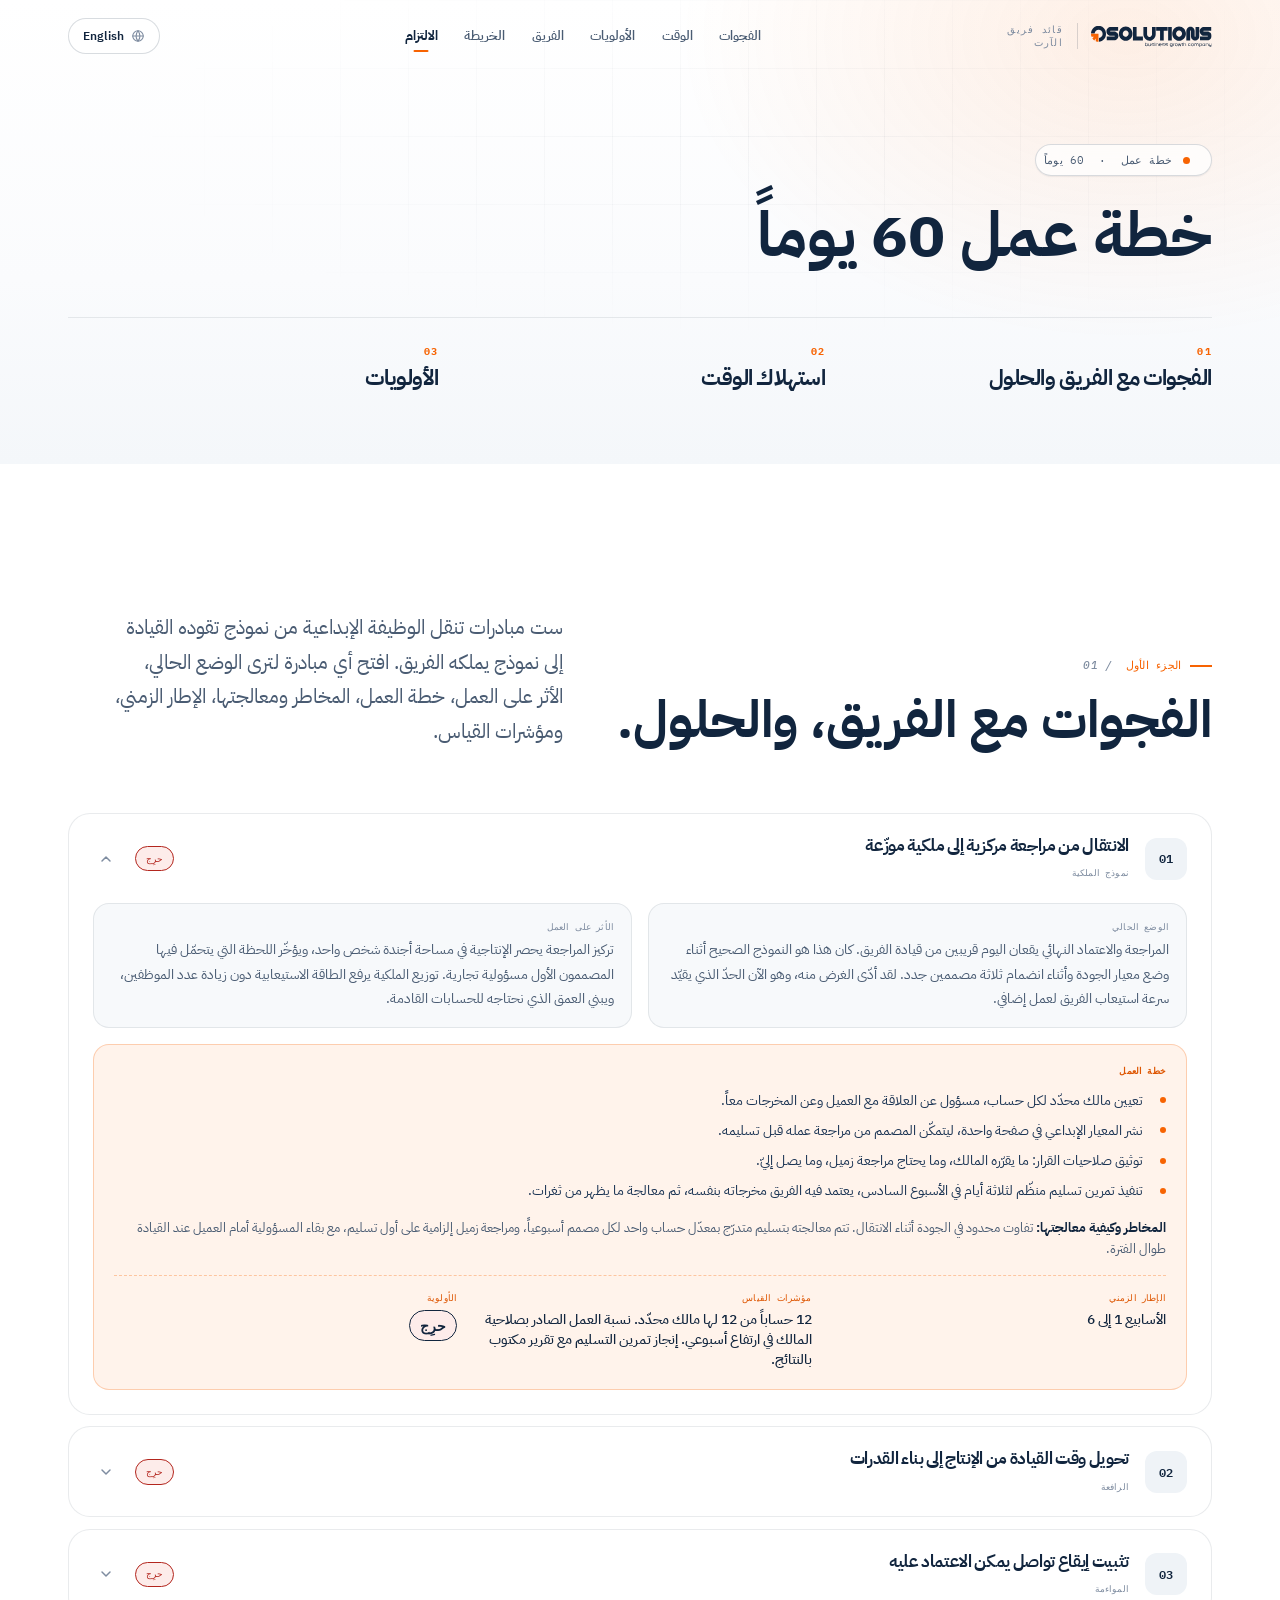
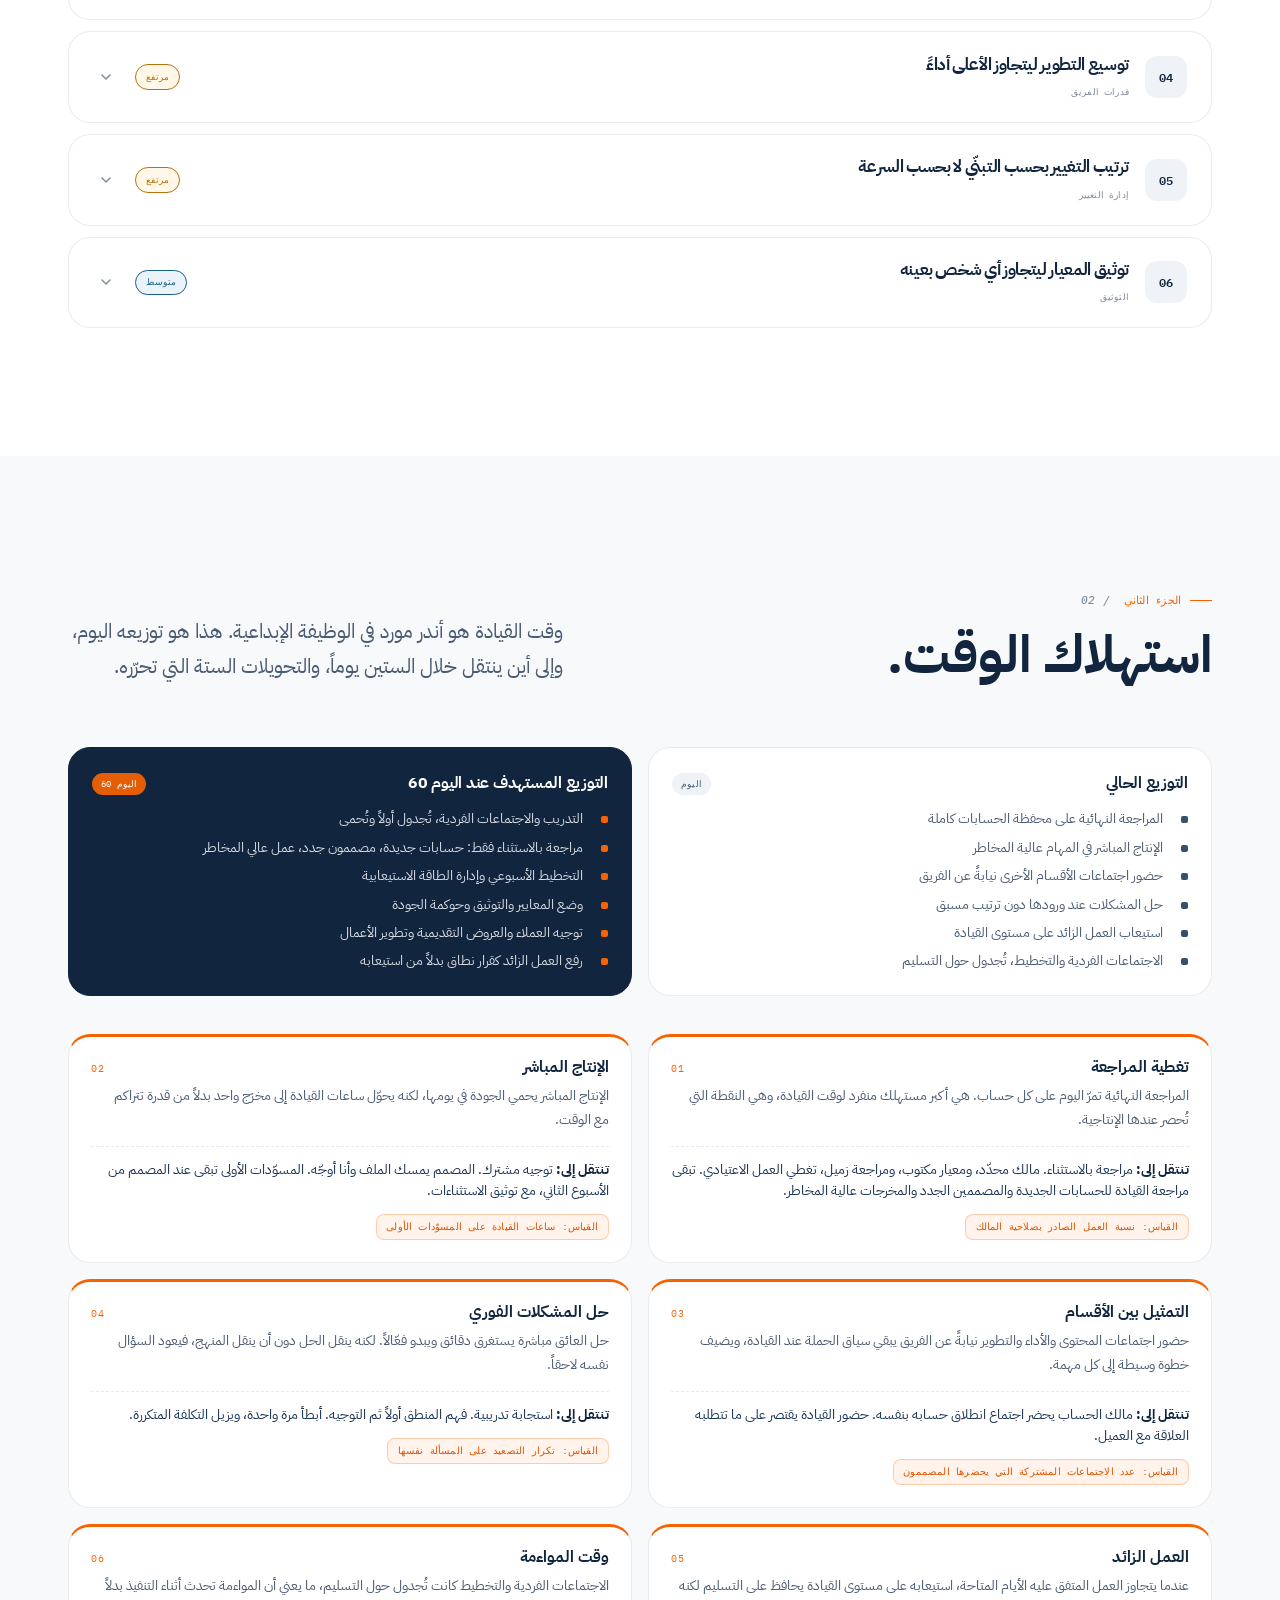
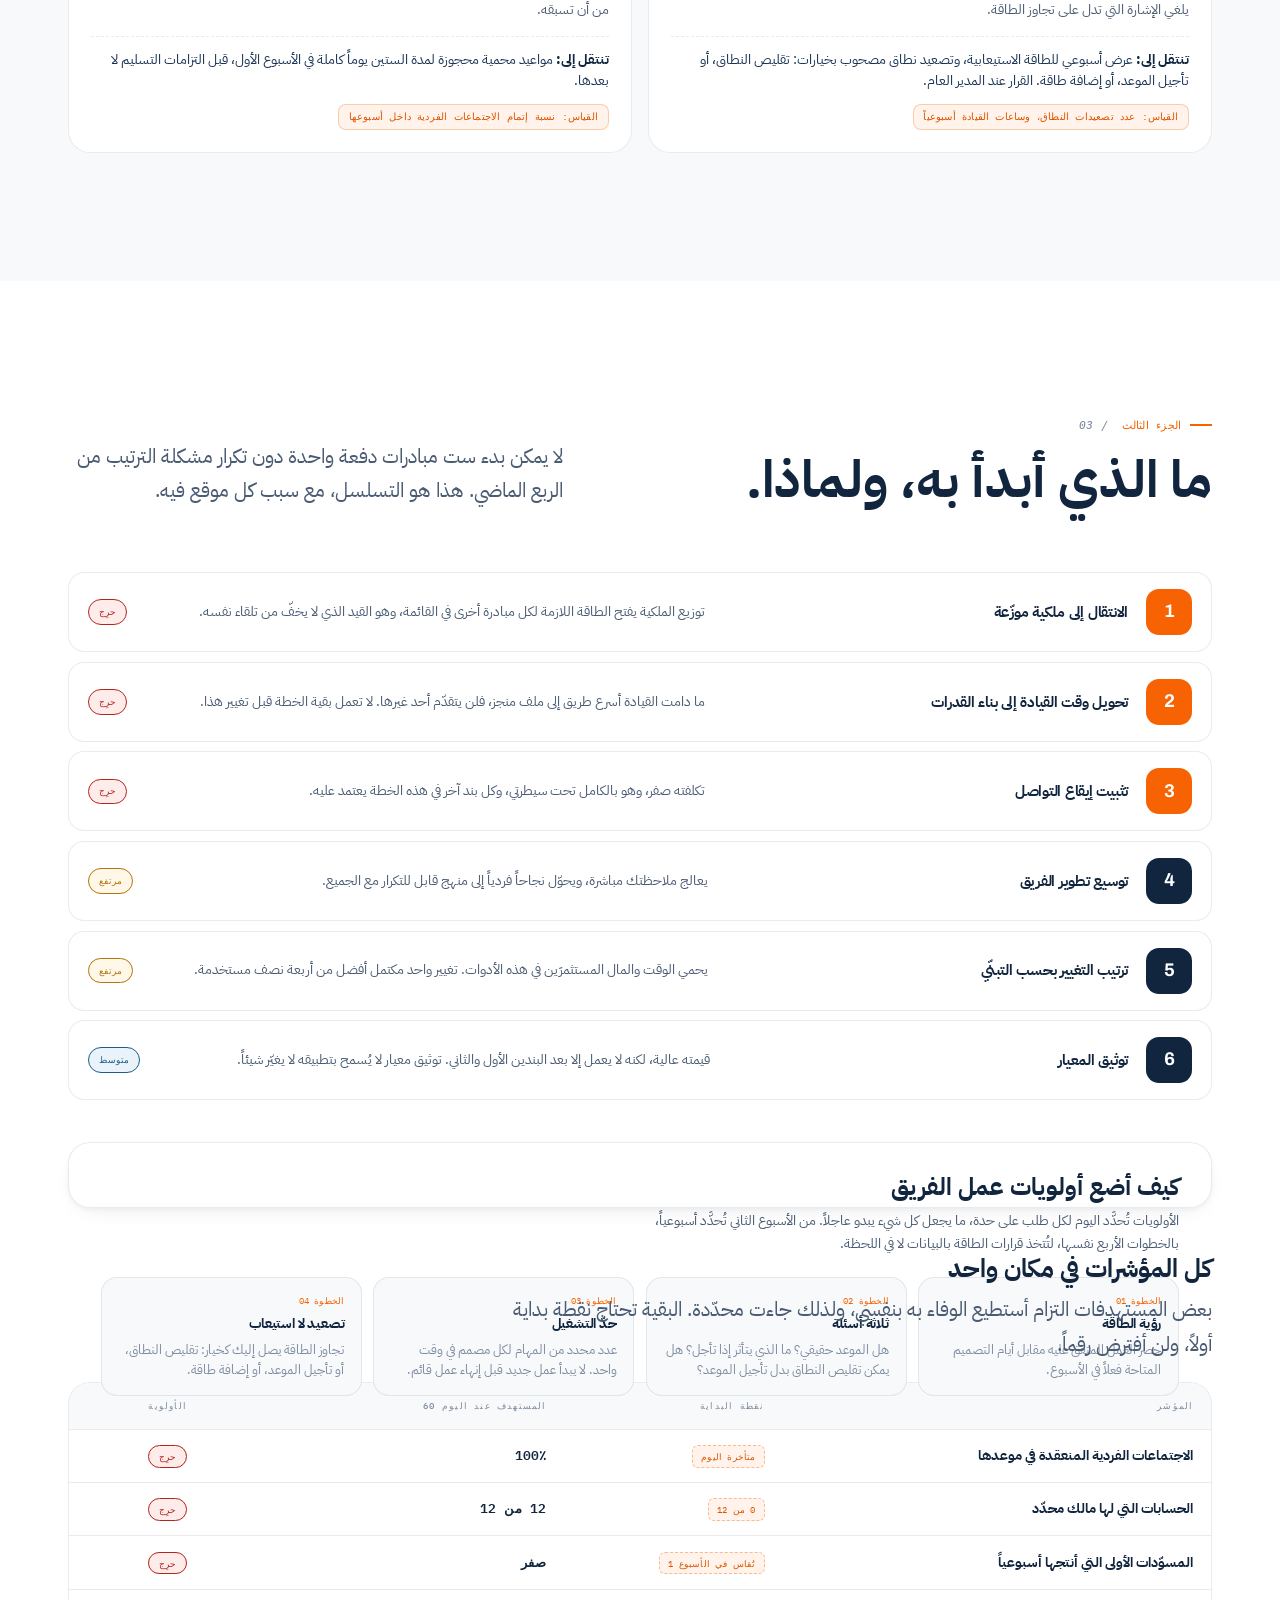
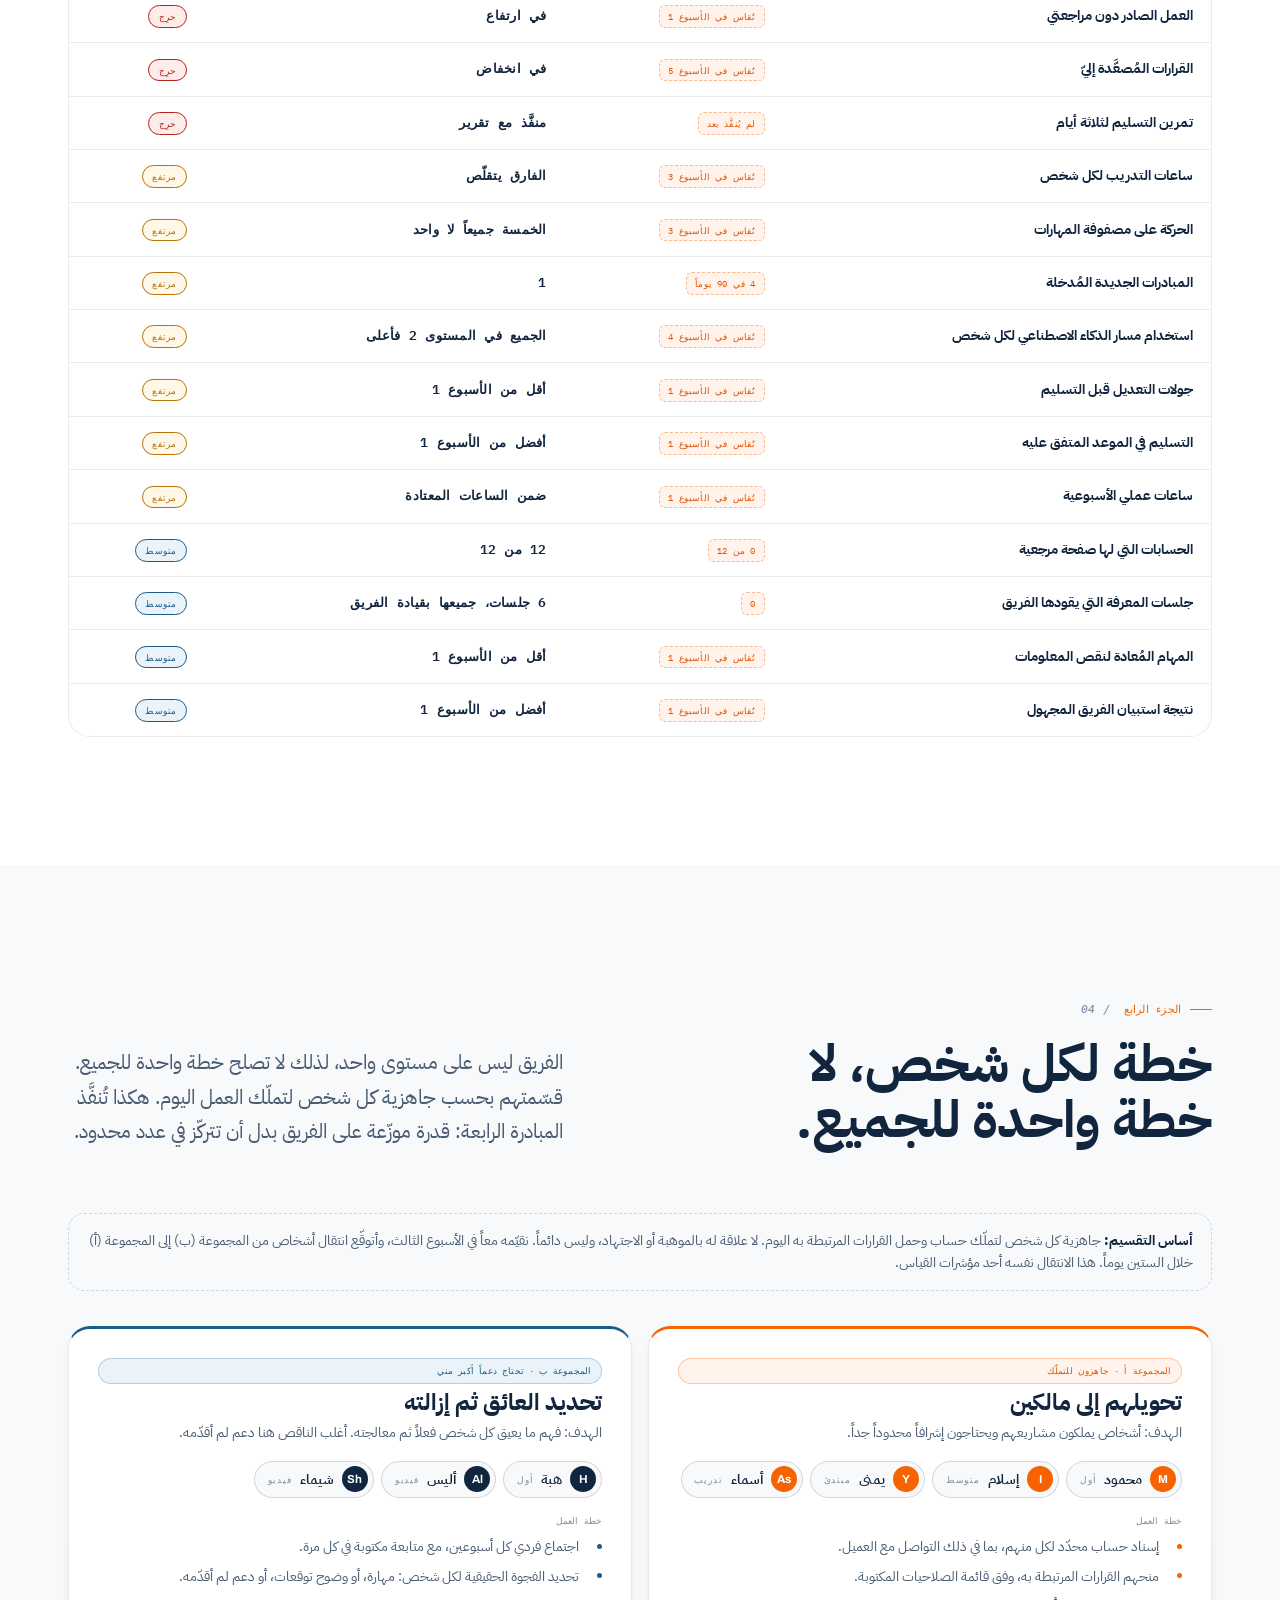
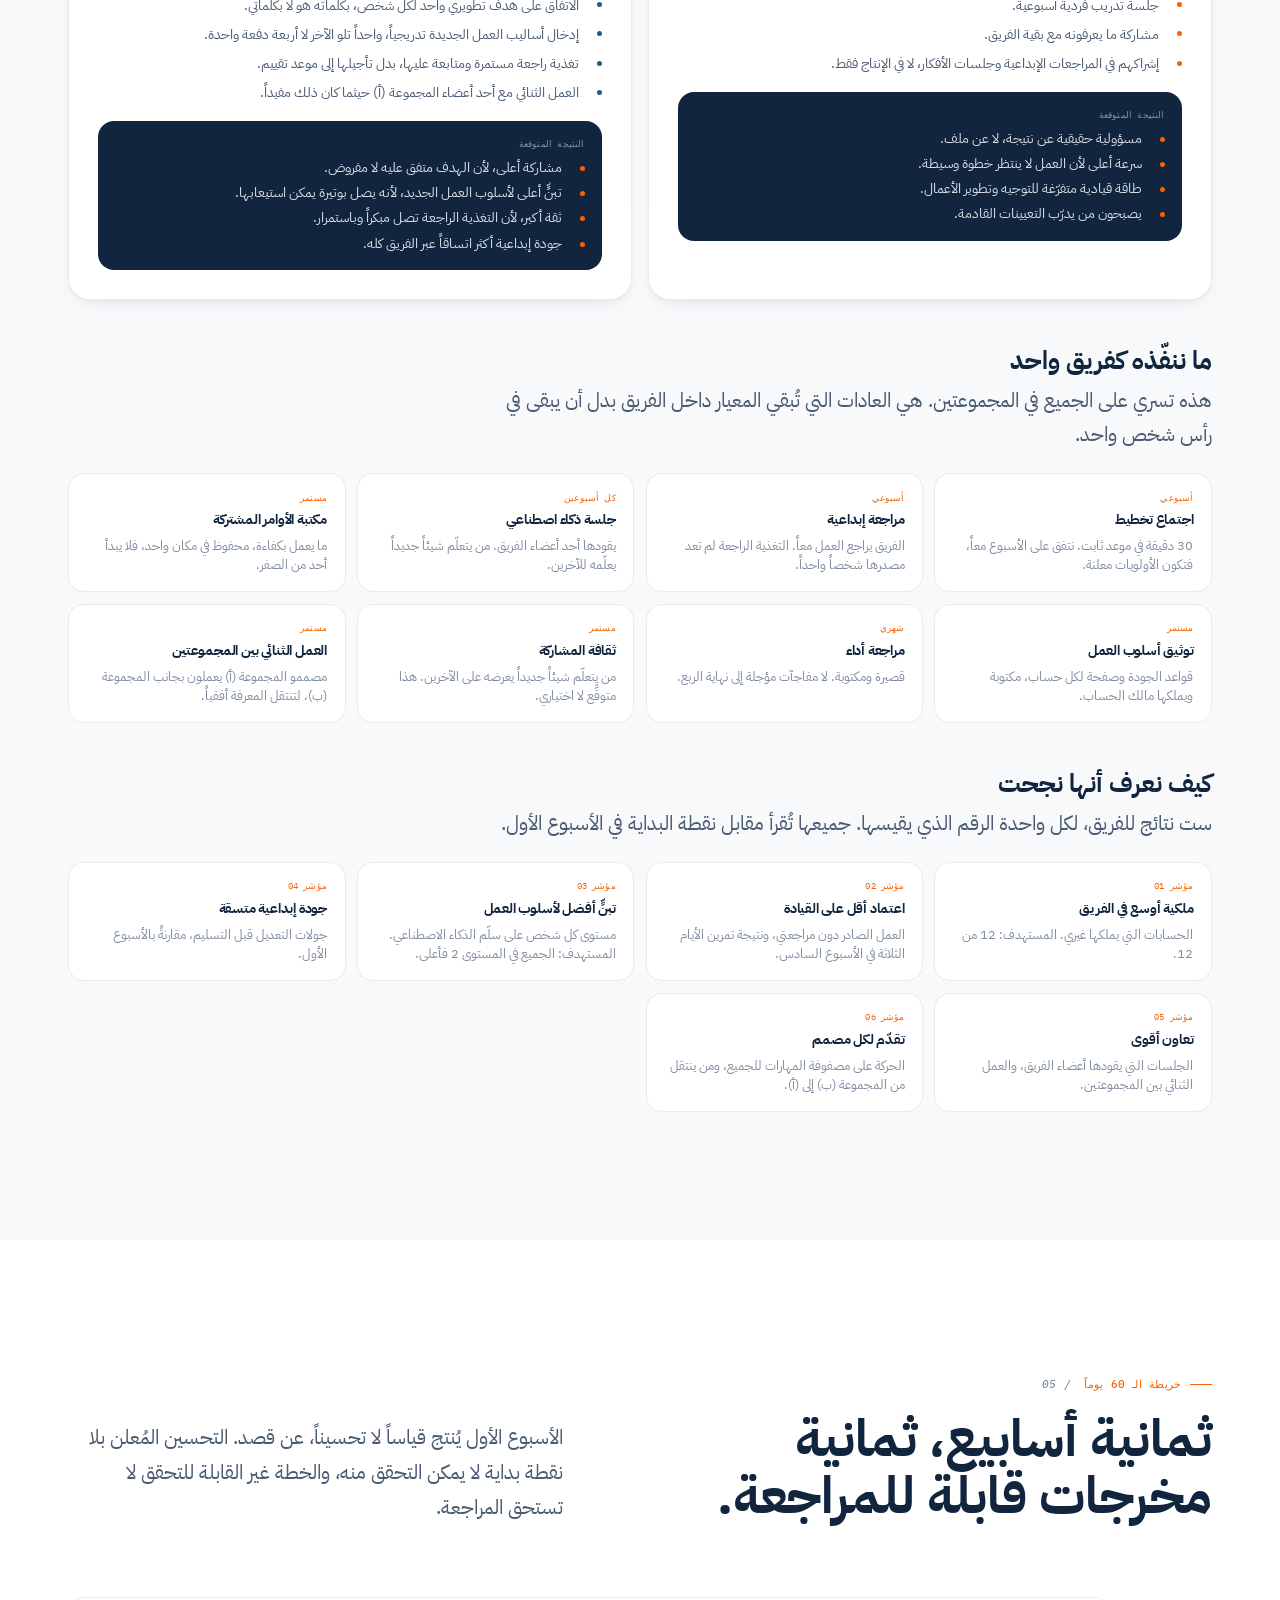
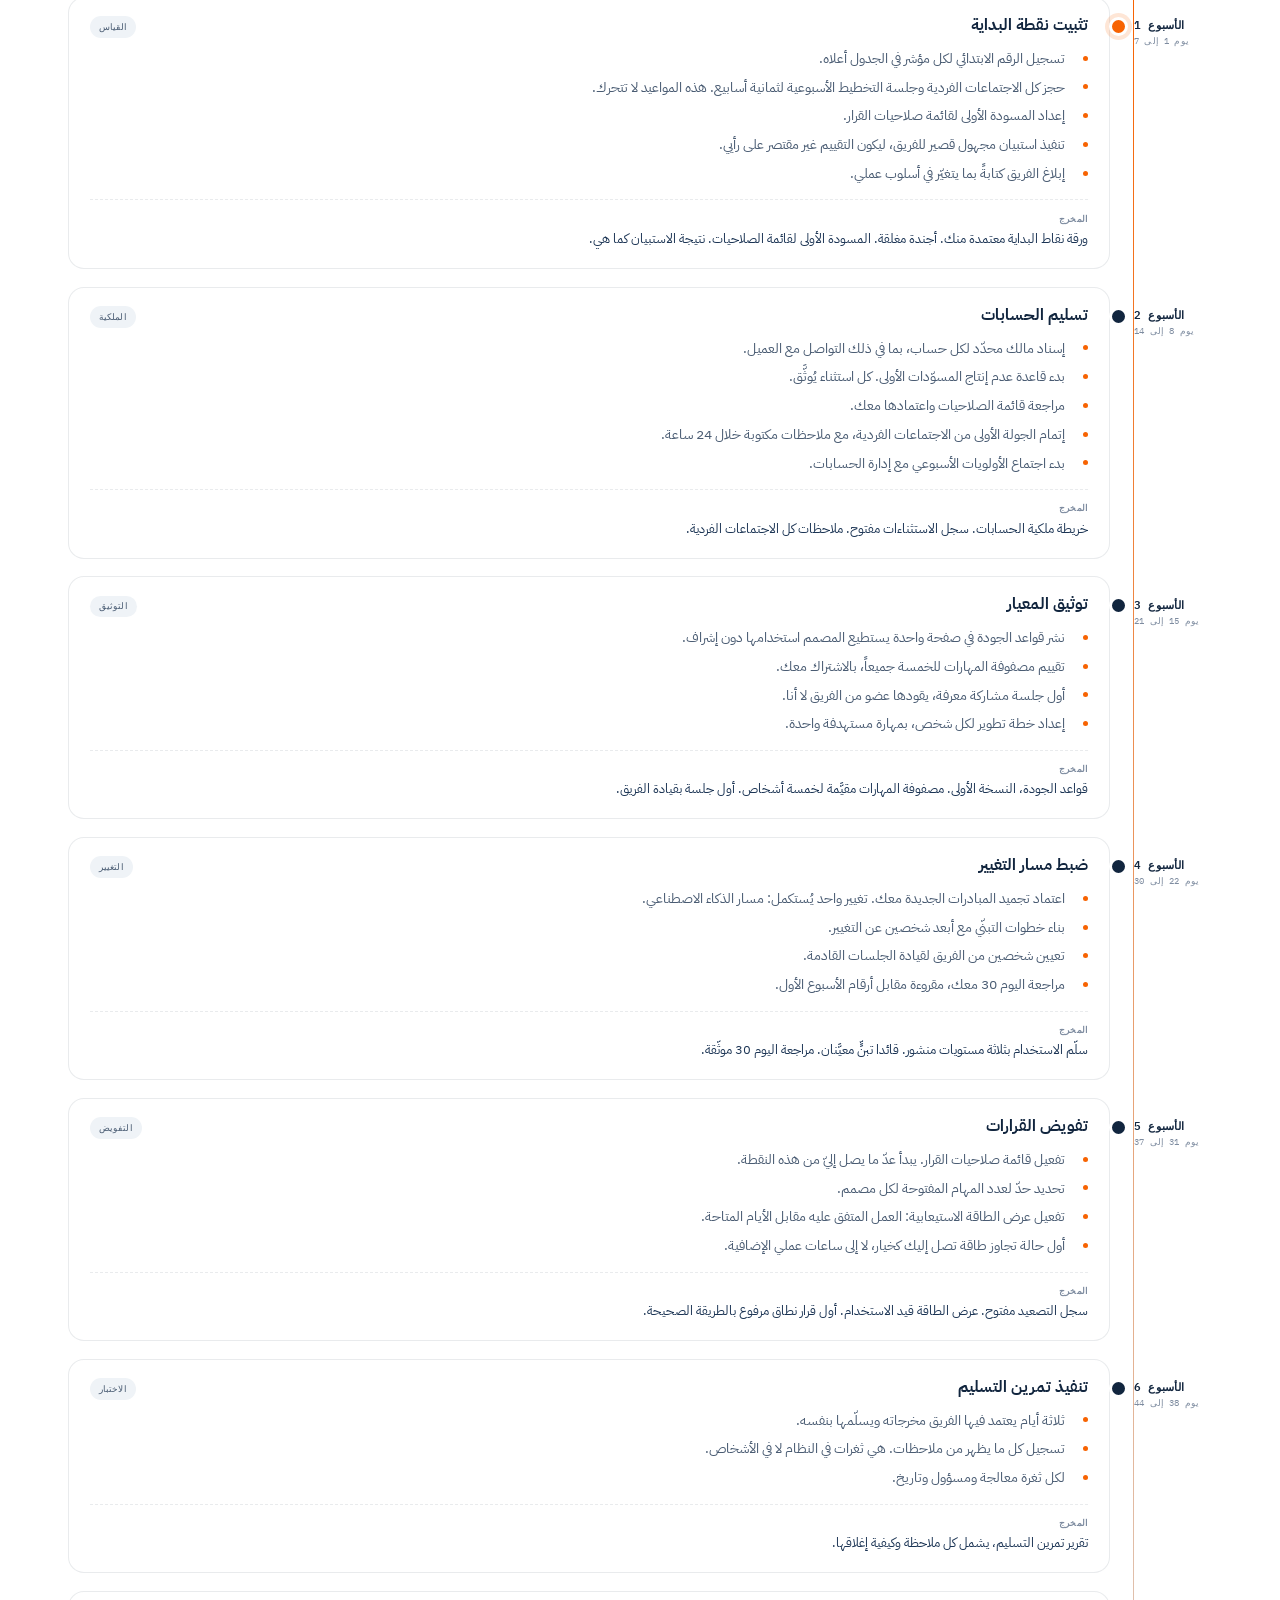
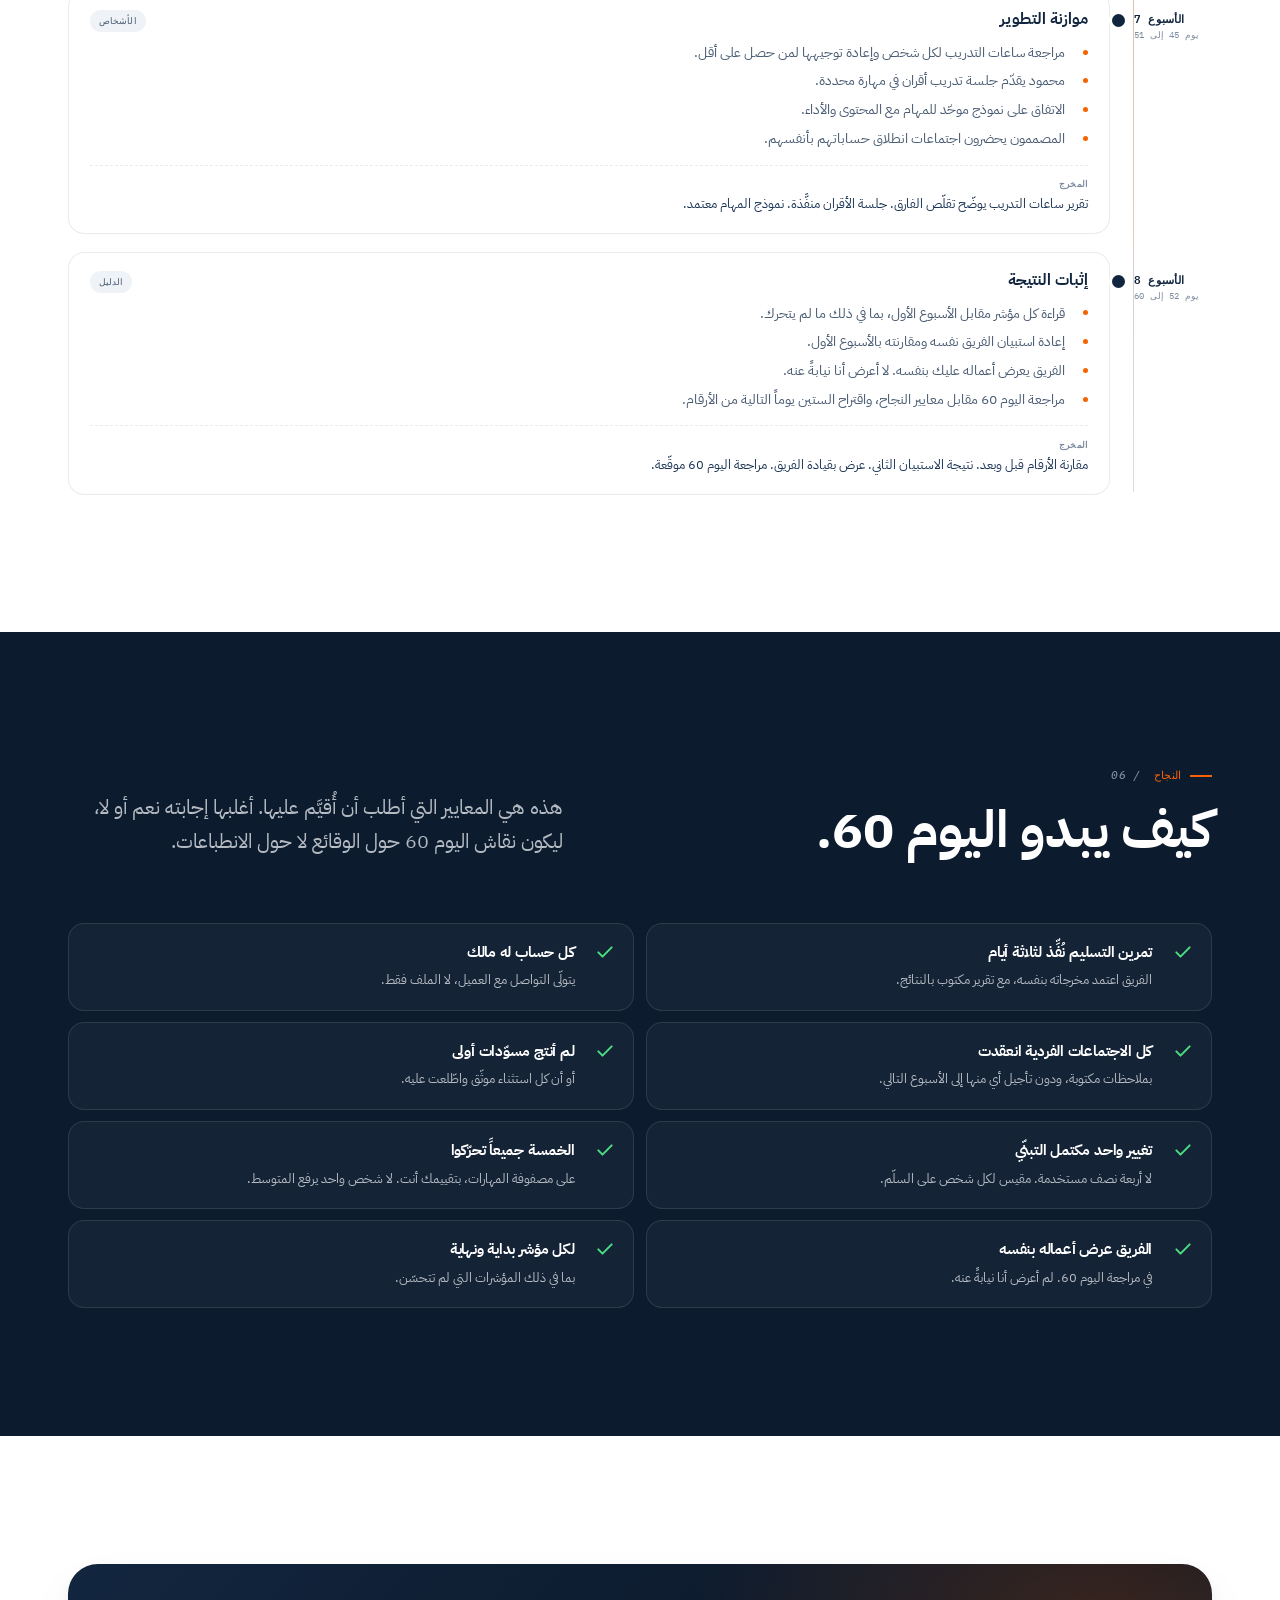
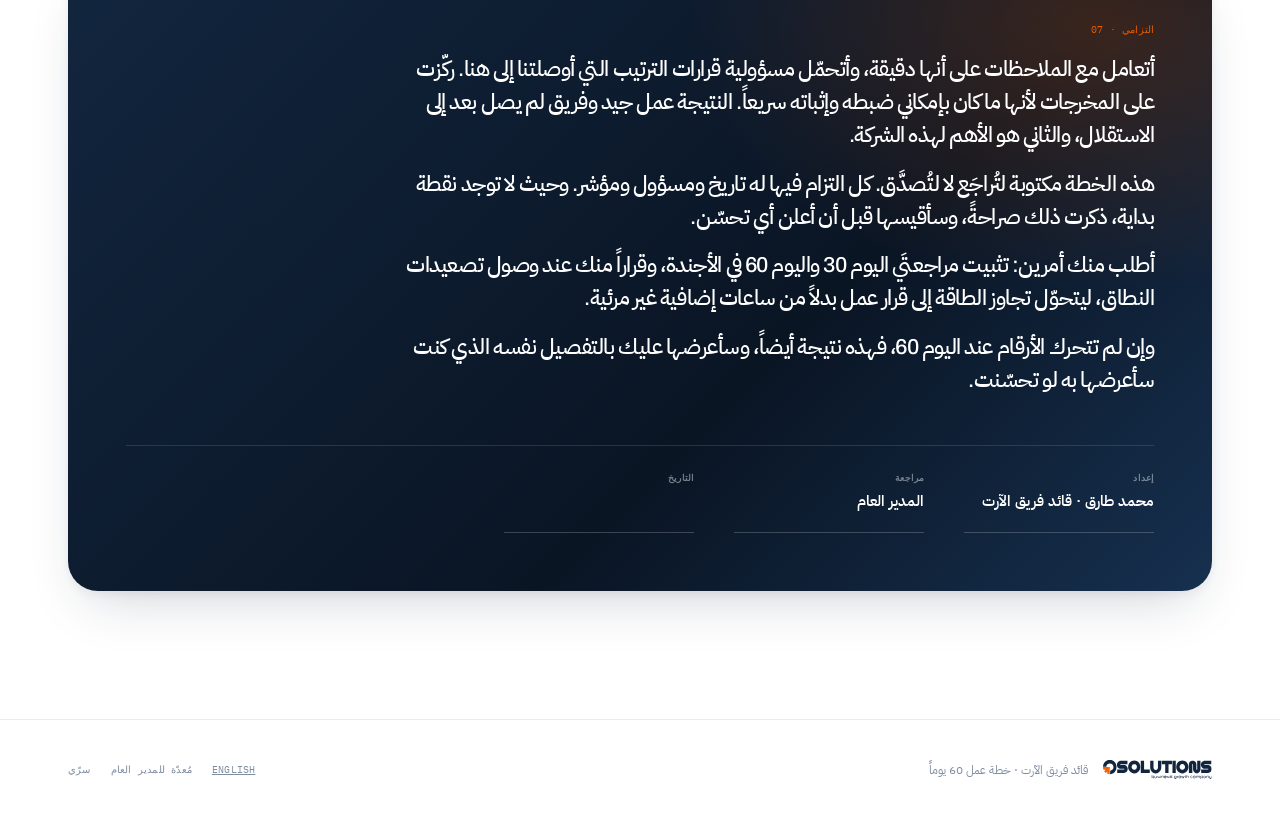
==== plan-ar.html @ b837eba4 "Reorder the plan to the three parts and add a full Arabic edition Structure now opens straight on th" ====
<!DOCTYPE html>
<html lang="ar" dir="rtl">
<head>
<meta charset="UTF-8">
<meta name="viewport" content="width=device-width, initial-scale=1">
<title>خطة عمل 60 يوماً · قائد فريق الآرت</title>
<meta name="description" content="خطة 60 يوماً: الفجوات مع الفريق وحلولها، استهلاك الوقت، والأولويات.">
<meta name="robots" content="noindex, nofollow">
<meta name="theme-color" content="#FFFFFF">
<link rel="icon" type="image/svg+xml" href="assets/img/favicon.svg">
<link rel="preconnect" href="https://fonts.googleapis.com">
<link rel="preconnect" href="https://fonts.gstatic.com" crossorigin>
<link href="https://fonts.googleapis.com/css2?family=Archivo:wdth,wght@100..125,300..800&family=IBM+Plex+Mono:wght@400;500;600&family=IBM+Plex+Sans+Arabic:wght@400;500;600;700&display=swap" rel="stylesheet">
<link rel="stylesheet" href="assets/css/main.css">
<link rel="stylesheet" href="assets/css/plan.css">
</head>
<body>

<div class="scrollbar"><div class="scrollbar__fill" id="progress"></div></div>

<!-- ============ NAV ============ -->
<header class="nav" id="nav">
  <div class="shell nav__in">
    <a class="nav__brand" href="index.html">
      <img src="assets/img/logo.svg" alt="Osolutions" width="253" height="44">
      <span>قائد فريق الآرت</span>
    </a>
    <nav class="nav__links" aria-label="الأقسام">
      <a class="nav__link" href="#gapsec">الفجوات</a>
      <a class="nav__link" href="#time">الوقت</a>
      <a class="nav__link" href="#priority">الأولويات</a>
      <a class="nav__link" href="#teamdev">الفريق</a>
      <a class="nav__link" href="#road">الخريطة</a>
      <a class="nav__link" href="#commit">الالتزام</a>
    </nav>
    <a class="langsw" href="plan.html" lang="en" hreflang="en">
      <svg viewBox="0 0 24 24" fill="none" stroke="currentColor" stroke-width="1.9" stroke-linecap="round" stroke-linejoin="round"><circle cx="12" cy="12" r="9"/><path d="M3 12h18M12 3a15 15 0 010 18M12 3a15 15 0 000 18"/></svg>
      English
    </a>
    <button class="nav__toggle" id="navToggle" aria-label="القائمة" aria-expanded="false"><span></span></button>
  </div>
</header>

<div class="drawer" id="drawer">
  <ul>
    <li><a href="#gapsec">الفجوات والحلول</a></li>
    <li><a href="#time">استهلاك الوقت</a></li>
    <li><a href="#priority">الأولويات</a></li>
    <li><a href="#teamdev">تطوير الفريق</a></li>
    <li><a href="#road">خريطة الـ 60 يوماً</a></li>
    <li><a href="#criteria">معايير النجاح</a></li>
    <li><a href="#commit">الالتزام</a></li>
    <li><a href="plan.html" lang="en">English</a></li>
    <li><a href="index.html">مراجعة الـ 90 يوماً</a></li>
  </ul>
</div>

<main id="top">

<!-- ============ HERO ============ -->
<section class="phero">
  <div class="phero__bg" aria-hidden="true"></div>
  <div class="shell">
    <span class="hero__eyebrow" data-reveal><i class="hero__pulse"></i> خطة عمل &nbsp;·&nbsp; 60 يوماً</span>
    <h1 data-reveal style="margin-top:1.6rem">خطة عمل 60 يوماً</h1>
    <ol class="phero__parts" data-reveal-stagger>
      <li><b>01</b><span>الفجوات مع الفريق والحلول</span></li>
      <li><b>02</b><span>استهلاك الوقت</span></li>
      <li><b>03</b><span>الأولويات</span></li>
    </ol>
  </div>
</section>

<!-- ============ 01 · الفجوات والحلول ============ -->
<section class="section" id="gapsec">
  <div class="shell">
    <div class="sec-head sec-head--split" data-reveal>
      <div>
        <span class="sec-head__tag">الجزء الأول <em class="sec-head__num">/ 01</em></span>
        <h2>الفجوات مع الفريق، والحلول.</h2>
      </div>
      <p class="lede">ست مبادرات تنقل الوظيفة الإبداعية من نموذج تقوده القيادة إلى نموذج يملكه الفريق. افتح أي مبادرة لترى الوضع الحالي، الأثر على العمل، خطة العمل، المخاطر ومعالجتها، الإطار الزمني، ومؤشرات القياس.</p>
    </div>

    <div class="gaps" id="gaps" data-reveal-stagger></div>
  </div>
</section>

<!-- ============ 02 · استهلاك الوقت ============ -->
<section class="section section--tint" id="time">
  <div class="shell">
    <div class="sec-head sec-head--split" data-reveal>
      <div>
        <span class="sec-head__tag">الجزء الثاني <em class="sec-head__num">/ 02</em></span>
        <h2>استهلاك الوقت.</h2>
      </div>
      <p class="lede">وقت القيادة هو أندر مورد في الوظيفة الإبداعية. هذا هو توزيعه اليوم، وإلى أين ينتقل خلال الستين يوماً، والتحويلات الستة التي تحرّره.</p>
    </div>

    <div class="alloc" data-reveal-stagger>
      <div class="alloc__c">
        <div class="alloc__h"><b>التوزيع الحالي</b><span class="alloc__tag">اليوم</span></div>
        <ul>
          <li>المراجعة النهائية على محفظة الحسابات كاملة</li>
          <li>الإنتاج المباشر في المهام عالية المخاطر</li>
          <li>حضور اجتماعات الأقسام الأخرى نيابةً عن الفريق</li>
          <li>حل المشكلات عند ورودها دون ترتيب مسبق</li>
          <li>استيعاب العمل الزائد على مستوى القيادة</li>
          <li>الاجتماعات الفردية والتخطيط، تُجدول حول التسليم</li>
        </ul>
      </div>
      <div class="alloc__c alloc__c--target">
        <div class="alloc__h"><b>التوزيع المستهدف عند اليوم 60</b><span class="alloc__tag">اليوم 60</span></div>
        <ul>
          <li>التدريب والاجتماعات الفردية، تُجدول أولاً وتُحمى</li>
          <li>مراجعة بالاستثناء فقط: حسابات جديدة، مصممون جدد، عمل عالي المخاطر</li>
          <li>التخطيط الأسبوعي وإدارة الطاقة الاستيعابية</li>
          <li>وضع المعايير والتوثيق وحوكمة الجودة</li>
          <li>توجيه العملاء والعروض التقديمية وتطوير الأعمال</li>
          <li>رفع العمل الزائد كقرار نطاق بدلاً من استيعابه</li>
        </ul>
      </div>
    </div>

    <div class="realloc" data-reveal-stagger>
      <article class="realloc__c">
        <div class="realloc__hd"><h4>تغطية المراجعة</h4><span class="realloc__n">01</span></div>
        <p>المراجعة النهائية تمرّ اليوم على كل حساب. هي أكبر مستهلك منفرد لوقت القيادة، وهي النقطة التي تُحصر عندها الإنتاجية.</p>
        <div class="realloc__to"><b>تنتقل إلى:</b> مراجعة بالاستثناء. مالك محدّد، ومعيار مكتوب، ومراجعة زميل، تغطي العمل الاعتيادي. تبقى مراجعة القيادة للحسابات الجديدة والمصممين الجدد والمخرجات عالية المخاطر.</div>
        <span class="realloc__m">القياس: نسبة العمل الصادر بصلاحية المالك</span>
      </article>

      <article class="realloc__c">
        <div class="realloc__hd"><h4>الإنتاج المباشر</h4><span class="realloc__n">02</span></div>
        <p>الإنتاج المباشر يحمي الجودة في يومها، لكنه يحوّل ساعات القيادة إلى مخرَج واحد بدلاً من قدرة تتراكم مع الوقت.</p>
        <div class="realloc__to"><b>تنتقل إلى:</b> توجيه مشترك. المصمم يمسك الملف وأنا أوجّه. المسوّدات الأولى تبقى عند المصمم من الأسبوع الثاني، مع توثيق الاستثناءات.</div>
        <span class="realloc__m">القياس: ساعات القيادة على المسوّدات الأولى</span>
      </article>

      <article class="realloc__c">
        <div class="realloc__hd"><h4>التمثيل بين الأقسام</h4><span class="realloc__n">03</span></div>
        <p>حضور اجتماعات المحتوى والأداء والتطوير نيابةً عن الفريق يبقي سياق الحملة عند القيادة، ويضيف خطوة وسيطة إلى كل مهمة.</p>
        <div class="realloc__to"><b>تنتقل إلى:</b> مالك الحساب يحضر اجتماع انطلاق حسابه بنفسه. حضور القيادة يقتصر على ما تتطلبه العلاقة مع العميل.</div>
        <span class="realloc__m">القياس: عدد الاجتماعات المشتركة التي يحضرها المصممون</span>
      </article>

      <article class="realloc__c">
        <div class="realloc__hd"><h4>حل المشكلات الفوري</h4><span class="realloc__n">04</span></div>
        <p>حل العائق مباشرة يستغرق دقائق ويبدو فعّالاً. لكنه ينقل الحل دون أن ينقل المنهج، فيعود السؤال نفسه لاحقاً.</p>
        <div class="realloc__to"><b>تنتقل إلى:</b> استجابة تدريبية. فهم المنطق أولاً ثم التوجيه. أبطأ مرة واحدة، ويزيل التكلفة المتكررة.</div>
        <span class="realloc__m">القياس: تكرار التصعيد على المسألة نفسها</span>
      </article>

      <article class="realloc__c">
        <div class="realloc__hd"><h4>العمل الزائد</h4><span class="realloc__n">05</span></div>
        <p>عندما يتجاوز العمل المتفق عليه الأيام المتاحة، استيعابه على مستوى القيادة يحافظ على التسليم لكنه يلغي الإشارة التي تدل على تجاوز الطاقة.</p>
        <div class="realloc__to"><b>تنتقل إلى:</b> عرض أسبوعي للطاقة الاستيعابية، وتصعيد نطاق مصحوب بخيارات: تقليص النطاق، أو تأجيل الموعد، أو إضافة طاقة. القرار عند المدير العام.</div>
        <span class="realloc__m">القياس: عدد تصعيدات النطاق، وساعات القيادة أسبوعياً</span>
      </article>

      <article class="realloc__c">
        <div class="realloc__hd"><h4>وقت المواءمة</h4><span class="realloc__n">06</span></div>
        <p>الاجتماعات الفردية والتخطيط كانت تُجدول حول التسليم، ما يعني أن المواءمة تحدث أثناء التنفيذ بدلاً من أن تسبقه.</p>
        <div class="realloc__to"><b>تنتقل إلى:</b> مواعيد محمية محجوزة لمدة الستين يوماً كاملة في الأسبوع الأول، قبل التزامات التسليم لا بعدها.</div>
        <span class="realloc__m">القياس: نسبة إتمام الاجتماعات الفردية داخل أسبوعها</span>
      </article>
    </div>
  </div>
</section>

<!-- ============ 03 · الأولويات ============ -->
<section class="section" id="priority">
  <div class="shell">
    <div class="sec-head sec-head--split" data-reveal>
      <div>
        <span class="sec-head__tag">الجزء الثالث <em class="sec-head__num">/ 03</em></span>
        <h2>ما الذي أبدأ به، ولماذا.</h2>
      </div>
      <p class="lede">لا يمكن بدء ست مبادرات دفعة واحدة دون تكرار مشكلة الترتيب من الربع الماضي. هذا هو التسلسل، مع سبب كل موقع فيه.</p>
    </div>

    <div class="rank" data-reveal-stagger>
      <article class="rank__r">
        <span class="rank__n">1</span>
        <div class="rank__t"><b>الانتقال إلى ملكية موزّعة</b></div>
        <div class="rank__why">توزيع الملكية يفتح الطاقة اللازمة لكل مبادرة أخرى في القائمة، وهو القيد الذي لا يخفّ من تلقاء نفسه.</div>
        <span class="rank__p pri--critical">حرِج</span>
      </article>
      <article class="rank__r">
        <span class="rank__n">2</span>
        <div class="rank__t"><b>تحويل وقت القيادة إلى بناء القدرات</b></div>
        <div class="rank__why">ما دامت القيادة أسرع طريق إلى ملف منجز، فلن يتقدّم أحد غيرها. لا تعمل بقية الخطة قبل تغيير هذا.</div>
        <span class="rank__p pri--critical">حرِج</span>
      </article>
      <article class="rank__r">
        <span class="rank__n">3</span>
        <div class="rank__t"><b>تثبيت إيقاع التواصل</b></div>
        <div class="rank__why">تكلفته صفر، وهو بالكامل تحت سيطرتي، وكل بند آخر في هذه الخطة يعتمد عليه.</div>
        <span class="rank__p pri--critical">حرِج</span>
      </article>
      <article class="rank__r">
        <span class="rank__n">4</span>
        <div class="rank__t"><b>توسيع تطوير الفريق</b></div>
        <div class="rank__why">يعالج ملاحظتك مباشرة، ويحوّل نجاحاً فردياً إلى منهج قابل للتكرار مع الجميع.</div>
        <span class="rank__p pri--high">مرتفع</span>
      </article>
      <article class="rank__r">
        <span class="rank__n">5</span>
        <div class="rank__t"><b>ترتيب التغيير بحسب التبنّي</b></div>
        <div class="rank__why">يحمي الوقت والمال المستثمرَين في هذه الأدوات. تغيير واحد مكتمل أفضل من أربعة نصف مستخدمة.</div>
        <span class="rank__p pri--high">مرتفع</span>
      </article>
      <article class="rank__r">
        <span class="rank__n">6</span>
        <div class="rank__t"><b>توثيق المعيار</b></div>
        <div class="rank__why">قيمته عالية، لكنه لا يعمل إلا بعد البندين الأول والثاني. توثيق معيار لا يُسمح بتطبيقه لا يغيّر شيئاً.</div>
        <span class="rank__p pri--medium">متوسط</span>
      </article>
    </div>

    <div class="rule" data-reveal>
      <h3>كيف أضع أولويات عمل الفريق</h3>
      <p>الأولويات تُحدَّد اليوم لكل طلب على حدة، ما يجعل كل شيء يبدو عاجلاً. من الأسبوع الثاني تُحدَّد أسبوعياً، بالخطوات الأربع نفسها، لتُتخذ قرارات الطاقة بالبيانات لا في اللحظة.</p>
      <div class="rule__steps">
        <div class="rule__s"><i>الخطوة 01</i><b>رؤية الطاقة</b><span>حصر العمل المتفق عليه مقابل أيام التصميم المتاحة فعلاً في الأسبوع.</span></div>
        <div class="rule__s"><i>الخطوة 02</i><b>ثلاثة أسئلة</b><span>هل الموعد حقيقي؟ ما الذي يتأثر إذا تأجل؟ هل يمكن تقليص النطاق بدل تأجيل الموعد؟</span></div>
        <div class="rule__s"><i>الخطوة 03</i><b>حدّ التشغيل</b><span>عدد محدد من المهام لكل مصمم في وقت واحد. لا يبدأ عمل جديد قبل إنهاء عمل قائم.</span></div>
        <div class="rule__s"><i>الخطوة 04</i><b>تصعيد لا استيعاب</b><span>تجاوز الطاقة يصل إليك كخيار: تقليص النطاق، أو تأجيل الموعد، أو إضافة طاقة.</span></div>
      </div>
    </div>

    <div style="margin-top:clamp(2rem,4vw,3rem)" data-reveal>
      <h3 style="margin-bottom:.6rem">كل المؤشرات في مكان واحد</h3>
      <p class="lede" style="margin-bottom:1.3rem">بعض المستهدفات التزام أستطيع الوفاء به بنفسي، ولذلك جاءت محدّدة. البقية تحتاج نقطة بداية أولاً، ولن أفترض رقماً.</p>
      <div class="kpit">
        <div class="kpit__scroll">
          <table>
            <thead>
              <tr><th>المؤشر</th><th>نقطة البداية</th><th>المستهدف عند اليوم 60</th><th>الأولوية</th></tr>
            </thead>
            <tbody>
              <tr><td>الاجتماعات الفردية المنعقدة في موعدها</td><td><span class="base">متأخرة اليوم</span></td><td><span class="targ">100٪</span></td><td><span class="rank__p pri--critical">حرِج</span></td></tr>
              <tr><td>الحسابات التي لها مالك محدّد</td><td><span class="base">0 من 12</span></td><td><span class="targ">12 من 12</span></td><td><span class="rank__p pri--critical">حرِج</span></td></tr>
              <tr><td>المسوّدات الأولى التي أنتجها أسبوعياً</td><td><span class="base">تُقاس في الأسبوع 1</span></td><td><span class="targ">صفر</span></td><td><span class="rank__p pri--critical">حرِج</span></td></tr>
              <tr><td>العمل الصادر دون مراجعتي</td><td><span class="base">تُقاس في الأسبوع 1</span></td><td><span class="targ">في ارتفاع</span></td><td><span class="rank__p pri--critical">حرِج</span></td></tr>
              <tr><td>القرارات المُصعَّدة إليّ</td><td><span class="base">تُقاس في الأسبوع 5</span></td><td><span class="targ">في انخفاض</span></td><td><span class="rank__p pri--critical">حرِج</span></td></tr>
              <tr><td>تمرين التسليم لثلاثة أيام</td><td><span class="base">لم يُنفَّذ بعد</span></td><td><span class="targ">منفَّذ مع تقرير</span></td><td><span class="rank__p pri--critical">حرِج</span></td></tr>
              <tr><td>ساعات التدريب لكل شخص</td><td><span class="base">تُقاس في الأسبوع 3</span></td><td><span class="targ">الفارق يتقلّص</span></td><td><span class="rank__p pri--high">مرتفع</span></td></tr>
              <tr><td>الحركة على مصفوفة المهارات</td><td><span class="base">تُقاس في الأسبوع 3</span></td><td><span class="targ">الخمسة جميعاً لا واحد</span></td><td><span class="rank__p pri--high">مرتفع</span></td></tr>
              <tr><td>المبادرات الجديدة المُدخلة</td><td><span class="base">4 في 90 يوماً</span></td><td><span class="targ">1</span></td><td><span class="rank__p pri--high">مرتفع</span></td></tr>
              <tr><td>استخدام مسار الذكاء الاصطناعي لكل شخص</td><td><span class="base">تُقاس في الأسبوع 4</span></td><td><span class="targ">الجميع في المستوى 2 فأعلى</span></td><td><span class="rank__p pri--high">مرتفع</span></td></tr>
              <tr><td>جولات التعديل قبل التسليم</td><td><span class="base">تُقاس في الأسبوع 1</span></td><td><span class="targ">أقل من الأسبوع 1</span></td><td><span class="rank__p pri--high">مرتفع</span></td></tr>
              <tr><td>التسليم في الموعد المتفق عليه</td><td><span class="base">تُقاس في الأسبوع 1</span></td><td><span class="targ">أفضل من الأسبوع 1</span></td><td><span class="rank__p pri--high">مرتفع</span></td></tr>
              <tr><td>ساعات عملي الأسبوعية</td><td><span class="base">تُقاس في الأسبوع 1</span></td><td><span class="targ">ضمن الساعات المعتادة</span></td><td><span class="rank__p pri--high">مرتفع</span></td></tr>
              <tr><td>الحسابات التي لها صفحة مرجعية</td><td><span class="base">0 من 12</span></td><td><span class="targ">12 من 12</span></td><td><span class="rank__p pri--medium">متوسط</span></td></tr>
              <tr><td>جلسات المعرفة التي يقودها الفريق</td><td><span class="base">0</span></td><td><span class="targ">6 جلسات، جميعها بقيادة الفريق</span></td><td><span class="rank__p pri--medium">متوسط</span></td></tr>
              <tr><td>المهام المُعادة لنقص المعلومات</td><td><span class="base">تُقاس في الأسبوع 1</span></td><td><span class="targ">أقل من الأسبوع 1</span></td><td><span class="rank__p pri--medium">متوسط</span></td></tr>
              <tr><td>نتيجة استبيان الفريق المجهول</td><td><span class="base">تُقاس في الأسبوع 1</span></td><td><span class="targ">أفضل من الأسبوع 1</span></td><td><span class="rank__p pri--medium">متوسط</span></td></tr>
            </tbody>
          </table>
        </div>
      </div>
    </div>
  </div>
</section>

<!-- ============ 04 · تطوير الفريق ============ -->
<section class="section section--tint" id="teamdev">
  <div class="shell">
    <div class="sec-head sec-head--split" data-reveal>
      <div>
        <span class="sec-head__tag">الجزء الرابع <em class="sec-head__num">/ 04</em></span>
        <h2>خطة لكل شخص، لا خطة واحدة للجميع.</h2>
      </div>
      <p class="lede">الفريق ليس على مستوى واحد، لذلك لا تصلح خطة واحدة للجميع. قسّمتهم بحسب جاهزية كل شخص لتملّك العمل اليوم. هكذا تُنفَّذ المبادرة الرابعة: قدرة موزّعة على الفريق بدل أن تتركّز في عدد محدود.</p>
    </div>

    <div class="grpnote" data-reveal>
      <b>أساس التقسيم:</b> جاهزية كل شخص لتملّك حساب وحمل القرارات المرتبطة به اليوم. لا علاقة له بالموهبة أو الاجتهاد، وليس دائماً. نقيّمه معاً في الأسبوع الثالث، وأتوقّع انتقال أشخاص من المجموعة (ب) إلى المجموعة (أ) خلال الستين يوماً. هذا الانتقال نفسه أحد مؤشرات القياس.
    </div>

    <div class="grps" data-reveal-stagger>
      <article class="grp grp--a">
        <div class="grp__hd">
          <span class="grp__lb">المجموعة أ · جاهزون للتملّك</span>
          <h3>تحويلهم إلى مالكين</h3>
          <p class="grp__goal">الهدف: أشخاص يملكون مشاريعهم ويحتاجون إشرافاً محدوداً جداً.</p>
        </div>
        <div class="grp__mem">
          <span class="mem"><i>M</i>محمود <small>أول</small></span>
          <span class="mem"><i>I</i>إسلام <small>متوسط</small></span>
          <span class="mem"><i>Y</i>يمنى <small>مبتدئ</small></span>
          <span class="mem"><i>As</i>أسماء <small>تدريب</small></span>
        </div>
        <div class="grp__blk">
          <b>خطة العمل</b>
          <ul>
            <li>إسناد حساب محدّد لكل منهم، بما في ذلك التواصل مع العميل.</li>
            <li>منحهم القرارات المرتبطة به، وفق قائمة الصلاحيات المكتوبة.</li>
            <li>جلسة تدريب فردية أسبوعية.</li>
            <li>مشاركة ما يعرفونه مع بقية الفريق.</li>
            <li>إشراكهم في المراجعات الإبداعية وجلسات الأفكار، لا في الإنتاج فقط.</li>
          </ul>
        </div>
        <div class="grp__out">
          <b>النتيجة المتوقعة</b>
          <ul>
            <li>مسؤولية حقيقية عن نتيجة، لا عن ملف.</li>
            <li>سرعة أعلى لأن العمل لا ينتظر خطوة وسيطة.</li>
            <li>طاقة قيادية متفرّغة للتوجيه وتطوير الأعمال.</li>
            <li>يصبحون من يدرّب التعيينات القادمة.</li>
          </ul>
        </div>
      </article>

      <article class="grp grp--b">
        <div class="grp__hd">
          <span class="grp__lb">المجموعة ب · تحتاج دعماً أكبر مني</span>
          <h3>تحديد العائق ثم إزالته</h3>
          <p class="grp__goal">الهدف: فهم ما يعيق كل شخص فعلاً ثم معالجته. أغلب الناقص هنا دعم لم أقدّمه.</p>
        </div>
        <div class="grp__mem">
          <span class="mem"><i>H</i>هبة <small>أول</small></span>
          <span class="mem"><i>Al</i>أليس <small>فيديو</small></span>
          <span class="mem"><i>Sh</i>شيماء <small>فيديو</small></span>
        </div>
        <div class="grp__blk">
          <b>خطة العمل</b>
          <ul>
            <li>اجتماع فردي كل أسبوعين، مع متابعة مكتوبة في كل مرة.</li>
            <li>تحديد الفجوة الحقيقية لكل شخص: مهارة، أو وضوح توقعات، أو دعم لم أقدّمه.</li>
            <li>الاتفاق على هدف تطويري واحد لكل شخص، بكلماته هو لا بكلماتي.</li>
            <li>إدخال أساليب العمل الجديدة تدريجياً، واحداً تلو الآخر لا أربعة دفعة واحدة.</li>
            <li>تغذية راجعة مستمرة ومتابعة عليها، بدل تأجيلها إلى موعد تقييم.</li>
            <li>العمل الثنائي مع أحد أعضاء المجموعة (أ) حيثما كان ذلك مفيداً.</li>
          </ul>
        </div>
        <div class="grp__out">
          <b>النتيجة المتوقعة</b>
          <ul>
            <li>مشاركة أعلى، لأن الهدف متفق عليه لا مفروض.</li>
            <li>تبنٍّ أعلى لأسلوب العمل الجديد، لأنه يصل بوتيرة يمكن استيعابها.</li>
            <li>ثقة أكبر، لأن التغذية الراجعة تصل مبكراً وباستمرار.</li>
            <li>جودة إبداعية أكثر اتساقاً عبر الفريق كله.</li>
          </ul>
        </div>
      </article>
    </div>

    <div style="margin-top:clamp(2rem,4vw,3rem)" data-reveal>
      <h3 style="margin-bottom:.5rem">ما ننفّذه كفريق واحد</h3>
      <p class="lede" style="margin-bottom:1.3rem">هذه تسري على الجميع في المجموعتين. هي العادات التي تُبقي المعيار داخل الفريق بدل أن يبقى في رأس شخص واحد.</p>
      <div class="twide" data-reveal-stagger>
        <div class="twide__c"><i>أسبوعي</i><b>اجتماع تخطيط</b><span>30 دقيقة في موعد ثابت. نتفق على الأسبوع معاً، فتكون الأولويات معلنة.</span></div>
        <div class="twide__c"><i>أسبوعي</i><b>مراجعة إبداعية</b><span>الفريق يراجع العمل معاً. التغذية الراجعة لم تعد مصدرها شخصاً واحداً.</span></div>
        <div class="twide__c"><i>كل أسبوعين</i><b>جلسة ذكاء اصطناعي</b><span>يقودها أحد أعضاء الفريق. من يتعلّم شيئاً جديداً يعلّمه للآخرين.</span></div>
        <div class="twide__c"><i>مستمر</i><b>مكتبة الأوامر المشتركة</b><span>ما يعمل بكفاءة، محفوظ في مكان واحد، فلا يبدأ أحد من الصفر.</span></div>
        <div class="twide__c"><i>مستمر</i><b>توثيق أسلوب العمل</b><span>قواعد الجودة وصفحة لكل حساب، مكتوبة ويملكها مالك الحساب.</span></div>
        <div class="twide__c"><i>شهري</i><b>مراجعة أداء</b><span>قصيرة ومكتوبة. لا مفاجآت مؤجلة إلى نهاية الربع.</span></div>
        <div class="twide__c"><i>مستمر</i><b>ثقافة المشاركة</b><span>من يتعلّم شيئاً جديداً يعرضه على الآخرين. هذا متوقَّع لا اختياري.</span></div>
        <div class="twide__c"><i>مستمر</i><b>العمل الثنائي بين المجموعتين</b><span>مصممو المجموعة (أ) يعملون بجانب المجموعة (ب)، لتنتقل المعرفة أفقياً.</span></div>
      </div>
    </div>

    <div style="margin-top:clamp(2rem,4vw,3rem)" data-reveal>
      <h3 style="margin-bottom:.5rem">كيف نعرف أنها نجحت</h3>
      <p class="lede" style="margin-bottom:1.3rem">ست نتائج للفريق، لكل واحدة الرقم الذي يقيسها. جميعها تُقرأ مقابل نقطة البداية في الأسبوع الأول.</p>
      <div class="twide" data-reveal-stagger>
        <div class="twide__c"><i>مؤشر 01</i><b>ملكية أوسع في الفريق</b><span>الحسابات التي يملكها غيري. المستهدف: 12 من 12.</span></div>
        <div class="twide__c"><i>مؤشر 02</i><b>اعتماد أقل على القيادة</b><span>العمل الصادر دون مراجعتي، ونتيجة تمرين الأيام الثلاثة في الأسبوع السادس.</span></div>
        <div class="twide__c"><i>مؤشر 03</i><b>تبنٍّ أفضل لأسلوب العمل</b><span>مستوى كل شخص على سلّم الذكاء الاصطناعي. المستهدف: الجميع في المستوى 2 فأعلى.</span></div>
        <div class="twide__c"><i>مؤشر 04</i><b>جودة إبداعية متسقة</b><span>جولات التعديل قبل التسليم، مقارنةً بالأسبوع الأول.</span></div>
        <div class="twide__c"><i>مؤشر 05</i><b>تعاون أقوى</b><span>الجلسات التي يقودها أعضاء الفريق، والعمل الثنائي بين المجموعتين.</span></div>
        <div class="twide__c"><i>مؤشر 06</i><b>تقدّم لكل مصمم</b><span>الحركة على مصفوفة المهارات للجميع، ومن ينتقل من المجموعة (ب) إلى (أ).</span></div>
      </div>
    </div>
  </div>
</section>

<!-- ============ 05 · خريطة الطريق ============ -->
<section class="section" id="road">
  <div class="shell">
    <div class="sec-head sec-head--split" data-reveal>
      <div>
        <span class="sec-head__tag">خريطة الـ 60 يوماً <em class="sec-head__num">/ 05</em></span>
        <h2>ثمانية أسابيع، ثمانية مخرجات قابلة للمراجعة.</h2>
      </div>
      <p class="lede">الأسبوع الأول يُنتج قياساً لا تحسيناً، عن قصد. التحسين المُعلن بلا نقطة بداية لا يمكن التحقق منه، والخطة غير القابلة للتحقق لا تستحق المراجعة.</p>
    </div>

    <div class="road" data-reveal-stagger>
      <div class="week">
        <div class="week__no"><b>الأسبوع 1</b><span>يوم 1 إلى 7</span></div>
        <div class="week__c">
          <div class="week__hd"><h4>تثبيت نقطة البداية</h4><span class="week__theme">القياس</span></div>
          <ul>
            <li>تسجيل الرقم الابتدائي لكل مؤشر في الجدول أعلاه.</li>
            <li>حجز كل الاجتماعات الفردية وجلسة التخطيط الأسبوعية لثمانية أسابيع. هذه المواعيد لا تتحرك.</li>
            <li>إعداد المسودة الأولى لقائمة صلاحيات القرار.</li>
            <li>تنفيذ استبيان مجهول قصير للفريق، ليكون التقييم غير مقتصر على رأيي.</li>
            <li>إبلاغ الفريق كتابةً بما يتغيّر في أسلوب عملي.</li>
          </ul>
          <div class="week__out"><b>المخرج</b>ورقة نقاط البداية معتمدة منك. أجندة مغلقة. المسودة الأولى لقائمة الصلاحيات. نتيجة الاستبيان كما هي.</div>
        </div>
      </div>

      <div class="week">
        <div class="week__no"><b>الأسبوع 2</b><span>يوم 8 إلى 14</span></div>
        <div class="week__c">
          <div class="week__hd"><h4>تسليم الحسابات</h4><span class="week__theme">الملكية</span></div>
          <ul>
            <li>إسناد مالك محدّد لكل حساب، بما في ذلك التواصل مع العميل.</li>
            <li>بدء قاعدة عدم إنتاج المسوّدات الأولى. كل استثناء يُوثَّق.</li>
            <li>مراجعة قائمة الصلاحيات واعتمادها معك.</li>
            <li>إتمام الجولة الأولى من الاجتماعات الفردية، مع ملاحظات مكتوبة خلال 24 ساعة.</li>
            <li>بدء اجتماع الأولويات الأسبوعي مع إدارة الحسابات.</li>
          </ul>
          <div class="week__out"><b>المخرج</b>خريطة ملكية الحسابات. سجل الاستثناءات مفتوح. ملاحظات كل الاجتماعات الفردية.</div>
        </div>
      </div>

      <div class="week">
        <div class="week__no"><b>الأسبوع 3</b><span>يوم 15 إلى 21</span></div>
        <div class="week__c">
          <div class="week__hd"><h4>توثيق المعيار</h4><span class="week__theme">التوثيق</span></div>
          <ul>
            <li>نشر قواعد الجودة في صفحة واحدة يستطيع المصمم استخدامها دون إشراف.</li>
            <li>تقييم مصفوفة المهارات للخمسة جميعاً، بالاشتراك معك.</li>
            <li>أول جلسة مشاركة معرفة، يقودها عضو من الفريق لا أنا.</li>
            <li>إعداد خطة تطوير لكل شخص، بمهارة مستهدفة واحدة.</li>
          </ul>
          <div class="week__out"><b>المخرج</b>قواعد الجودة، النسخة الأولى. مصفوفة المهارات مقيَّمة لخمسة أشخاص. أول جلسة بقيادة الفريق.</div>
        </div>
      </div>

      <div class="week">
        <div class="week__no"><b>الأسبوع 4</b><span>يوم 22 إلى 30</span></div>
        <div class="week__c">
          <div class="week__hd"><h4>ضبط مسار التغيير</h4><span class="week__theme">التغيير</span></div>
          <ul>
            <li>اعتماد تجميد المبادرات الجديدة معك. تغيير واحد يُستكمل: مسار الذكاء الاصطناعي.</li>
            <li>بناء خطوات التبنّي مع أبعد شخصين عن التغيير.</li>
            <li>تعيين شخصين من الفريق لقيادة الجلسات القادمة.</li>
            <li>مراجعة اليوم 30 معك، مقروءة مقابل أرقام الأسبوع الأول.</li>
          </ul>
          <div class="week__out"><b>المخرج</b>سلّم الاستخدام بثلاثة مستويات منشور. قائدا تبنٍّ معيَّنان. مراجعة اليوم 30 موثّقة.</div>
        </div>
      </div>

      <div class="week">
        <div class="week__no"><b>الأسبوع 5</b><span>يوم 31 إلى 37</span></div>
        <div class="week__c">
          <div class="week__hd"><h4>تفويض القرارات</h4><span class="week__theme">التفويض</span></div>
          <ul>
            <li>تفعيل قائمة صلاحيات القرار. يبدأ عدّ ما يصل إليّ من هذه النقطة.</li>
            <li>تحديد حدّ لعدد المهام المفتوحة لكل مصمم.</li>
            <li>تفعيل عرض الطاقة الاستيعابية: العمل المتفق عليه مقابل الأيام المتاحة.</li>
            <li>أول حالة تجاوز طاقة تصل إليك كخيار، لا إلى ساعات عملي الإضافية.</li>
          </ul>
          <div class="week__out"><b>المخرج</b>سجل التصعيد مفتوح. عرض الطاقة قيد الاستخدام. أول قرار نطاق مرفوع بالطريقة الصحيحة.</div>
        </div>
      </div>

      <div class="week">
        <div class="week__no"><b>الأسبوع 6</b><span>يوم 38 إلى 44</span></div>
        <div class="week__c">
          <div class="week__hd"><h4>تنفيذ تمرين التسليم</h4><span class="week__theme">الاختبار</span></div>
          <ul>
            <li>ثلاثة أيام يعتمد فيها الفريق مخرجاته ويسلّمها بنفسه.</li>
            <li>تسجيل كل ما يظهر من ملاحظات. هي ثغرات في النظام لا في الأشخاص.</li>
            <li>لكل ثغرة معالجة ومسؤول وتاريخ.</li>
          </ul>
          <div class="week__out"><b>المخرج</b>تقرير تمرين التسليم، يشمل كل ملاحظة وكيفية إغلاقها.</div>
        </div>
      </div>

      <div class="week">
        <div class="week__no"><b>الأسبوع 7</b><span>يوم 45 إلى 51</span></div>
        <div class="week__c">
          <div class="week__hd"><h4>موازنة التطوير</h4><span class="week__theme">الأشخاص</span></div>
          <ul>
            <li>مراجعة ساعات التدريب لكل شخص وإعادة توجيهها لمن حصل على أقل.</li>
            <li>محمود يقدّم جلسة تدريب أقران في مهارة محددة.</li>
            <li>الاتفاق على نموذج موحّد للمهام مع المحتوى والأداء.</li>
            <li>المصممون يحضرون اجتماعات انطلاق حساباتهم بأنفسهم.</li>
          </ul>
          <div class="week__out"><b>المخرج</b>تقرير ساعات التدريب يوضّح تقلّص الفارق. جلسة الأقران منفَّذة. نموذج المهام معتمد.</div>
        </div>
      </div>

      <div class="week">
        <div class="week__no"><b>الأسبوع 8</b><span>يوم 52 إلى 60</span></div>
        <div class="week__c">
          <div class="week__hd"><h4>إثبات النتيجة</h4><span class="week__theme">الدليل</span></div>
          <ul>
            <li>قراءة كل مؤشر مقابل الأسبوع الأول، بما في ذلك ما لم يتحرك.</li>
            <li>إعادة استبيان الفريق نفسه ومقارنته بالأسبوع الأول.</li>
            <li>الفريق يعرض أعماله عليك بنفسه. لا أعرض أنا نيابةً عنه.</li>
            <li>مراجعة اليوم 60 مقابل معايير النجاح، واقتراح الستين يوماً التالية من الأرقام.</li>
          </ul>
          <div class="week__out"><b>المخرج</b>مقارنة الأرقام قبل وبعد. نتيجة الاستبيان الثاني. عرض بقيادة الفريق. مراجعة اليوم 60 موقّعة.</div>
        </div>
      </div>
    </div>
  </div>
</section>

<!-- ============ 06 · معايير النجاح ============ -->
<section class="section section--navy" id="criteria">
  <div class="shell">
    <div class="sec-head sec-head--split" data-reveal>
      <div>
        <span class="sec-head__tag">النجاح <em class="sec-head__num">/ 06</em></span>
        <h2>كيف يبدو اليوم 60.</h2>
      </div>
      <p class="lede">هذه هي المعايير التي أطلب أن أُقيَّم عليها. أغلبها إجابته نعم أو لا، ليكون نقاش اليوم 60 حول الوقائع لا حول الانطباعات.</p>
    </div>

    <div class="crit" data-reveal-stagger>
      <article class="crit__c"><svg viewBox="0 0 24 24" fill="none" stroke="currentColor" stroke-width="2.4" stroke-linecap="round" stroke-linejoin="round"><path d="M4 12.5l5 5L20 6.5"/></svg><div><b>تمرين التسليم نُفِّذ لثلاثة أيام</b><span>الفريق اعتمد مخرجاته بنفسه، مع تقرير مكتوب بالنتائج.</span></div></article>
      <article class="crit__c"><svg viewBox="0 0 24 24" fill="none" stroke="currentColor" stroke-width="2.4" stroke-linecap="round" stroke-linejoin="round"><path d="M4 12.5l5 5L20 6.5"/></svg><div><b>كل حساب له مالك</b><span>يتولّى التواصل مع العميل، لا الملف فقط.</span></div></article>
      <article class="crit__c"><svg viewBox="0 0 24 24" fill="none" stroke="currentColor" stroke-width="2.4" stroke-linecap="round" stroke-linejoin="round"><path d="M4 12.5l5 5L20 6.5"/></svg><div><b>كل الاجتماعات الفردية انعقدت</b><span>بملاحظات مكتوبة، ودون تأجيل أي منها إلى الأسبوع التالي.</span></div></article>
      <article class="crit__c"><svg viewBox="0 0 24 24" fill="none" stroke="currentColor" stroke-width="2.4" stroke-linecap="round" stroke-linejoin="round"><path d="M4 12.5l5 5L20 6.5"/></svg><div><b>لم أنتج مسوّدات أولى</b><span>أو أن كل استثناء موثّق واطّلعت عليه.</span></div></article>
      <article class="crit__c"><svg viewBox="0 0 24 24" fill="none" stroke="currentColor" stroke-width="2.4" stroke-linecap="round" stroke-linejoin="round"><path d="M4 12.5l5 5L20 6.5"/></svg><div><b>تغيير واحد مكتمل التبنّي</b><span>لا أربعة نصف مستخدمة. مقيس لكل شخص على السلّم.</span></div></article>
      <article class="crit__c"><svg viewBox="0 0 24 24" fill="none" stroke="currentColor" stroke-width="2.4" stroke-linecap="round" stroke-linejoin="round"><path d="M4 12.5l5 5L20 6.5"/></svg><div><b>الخمسة جميعاً تحرّكوا</b><span>على مصفوفة المهارات، بتقييمك أنت. لا شخص واحد يرفع المتوسط.</span></div></article>
      <article class="crit__c"><svg viewBox="0 0 24 24" fill="none" stroke="currentColor" stroke-width="2.4" stroke-linecap="round" stroke-linejoin="round"><path d="M4 12.5l5 5L20 6.5"/></svg><div><b>الفريق عرض أعماله بنفسه</b><span>في مراجعة اليوم 60. لم أعرض أنا نيابةً عنه.</span></div></article>
      <article class="crit__c"><svg viewBox="0 0 24 24" fill="none" stroke="currentColor" stroke-width="2.4" stroke-linecap="round" stroke-linejoin="round"><path d="M4 12.5l5 5L20 6.5"/></svg><div><b>لكل مؤشر بداية ونهاية</b><span>بما في ذلك المؤشرات التي لم تتحسّن.</span></div></article>
    </div>
  </div>
</section>

<!-- ============ 07 · الالتزام ============ -->
<section class="section" id="commit">
  <div class="shell">
    <div class="commit" data-reveal>
      <span class="commit__tag">التزامي · 07</span>
      <p>أتعامل مع الملاحظات على أنها دقيقة، وأتحمّل مسؤولية قرارات الترتيب التي أوصلتنا إلى هنا. ركّزت على المخرجات لأنها ما كان بإمكاني ضبطه وإثباته سريعاً. النتيجة عمل جيد وفريق لم يصل بعد إلى الاستقلال، والثاني هو الأهم لهذه الشركة.</p>
      <p>هذه الخطة مكتوبة لتُراجَع لا لتُصدَّق. كل التزام فيها له تاريخ ومسؤول ومؤشر. وحيث لا توجد نقطة بداية، ذكرت ذلك صراحةً، وسأقيسها قبل أن أعلن أي تحسّن.</p>
      <p>أطلب منك أمرين: تثبيت مراجعتَي اليوم 30 واليوم 60 في الأجندة، وقراراً منك عند وصول تصعيدات النطاق، ليتحوّل تجاوز الطاقة إلى قرار عمل بدلاً من ساعات إضافية غير مرئية.</p>
      <p>وإن لم تتحرك الأرقام عند اليوم 60، فهذه نتيجة أيضاً، وسأعرضها عليك بالتفصيل نفسه الذي كنت سأعرضها به لو تحسّنت.</p>

      <div class="commit__sign">
        <div class="commit__sg">
          <b>إعداد</b>
          <span>محمد طارق · قائد فريق الآرت</span>
          <i class="commit__line"></i>
        </div>
        <div class="commit__sg">
          <b>مراجعة</b>
          <span>المدير العام</span>
          <i class="commit__line"></i>
        </div>
        <div class="commit__sg">
          <b>التاريخ</b>
          <span>&nbsp;</span>
          <i class="commit__line"></i>
        </div>
      </div>
    </div>
  </div>
</section>

</main>

<footer class="foot">
  <div class="shell foot__in">
    <div class="foot__brand">
      <img src="assets/img/logo.svg" alt="Osolutions">
      <p>قائد فريق الآرت · خطة عمل 60 يوماً</p>
    </div>
    <div class="foot__meta">
      <span><a href="plan.html" lang="en" style="color:inherit;text-decoration:underline">English</a></span>
      <span>مُعدّة للمدير العام</span>
      <span>سرّي</span>
    </div>
  </div>
</footer>

<script src="assets/js/plan-ar.js"></script>
<script src="assets/js/main.js"></script>
</body>
</html>
---- assets/css/main.css ----
/* ==========================================================================
   Art Team Lead — 90 Days of Measurable Impact
   Executive case study · Osolutions brand system (light)
   ========================================================================== */

/* ---------- 1. Tokens ---------- */
:root {
  /* Brand — extracted from Osolutions logo.svg */
  --navy:        #11253E;
  --navy-700:    #1B3454;
  --navy-500:    #35506F;
  --orange:      #F76302;
  --orange-600:  #DE5602;
  --orange-050:  #FFF3EB;

  /* Surfaces */
  --bg:          #FFFFFF;
  --bg-2:        #F7F9FB;
  --bg-3:        #EFF3F7;
  --bg-navy:     #0C1B2E;
  --card:        #FFFFFF;

  /* Ink */
  --text:        #11253E;
  --text-2:      #4A5C73;
  --text-3:      #7E8CA0;
  --text-inv:    #F4F7FA;

  /* Lines */
  --line:        rgba(17, 37, 62, 0.09);
  --line-2:      rgba(17, 37, 62, 0.16);
  --line-strong: rgba(17, 37, 62, 0.28);

  /* Elevation */
  --sh-1: 0 1px 2px rgba(17, 37, 62, .04), 0 1px 1px rgba(17, 37, 62, .03);
  --sh-2: 0 2px 4px rgba(17, 37, 62, .04), 0 8px 24px -12px rgba(17, 37, 62, .12);
  --sh-3: 0 4px 8px rgba(17, 37, 62, .05), 0 24px 56px -20px rgba(17, 37, 62, .22);
  --sh-orange: 0 8px 28px -10px rgba(247, 99, 2, .45);

  /* Type */
  --font-display: "Archivo", "IBM Plex Sans Arabic", -apple-system, BlinkMacSystemFont, "Segoe UI", system-ui, sans-serif;
  --font-body:    "Archivo", "IBM Plex Sans Arabic", -apple-system, BlinkMacSystemFont, "Segoe UI", system-ui, sans-serif;
  --font-mono:    "IBM Plex Mono", ui-monospace, SFMono-Regular, "Cascadia Mono", monospace;
  --font-ar:      "IBM Plex Sans Arabic", "Archivo", system-ui, sans-serif;

  /* Rhythm */
  --shell: 1240px;
  --shell-narrow: 900px;
  --gut: clamp(1.25rem, 4vw, 3rem);
  --sec-y: clamp(5rem, 10vw, 9rem);
  --r-sm: 10px;
  --r-md: 16px;
  --r-lg: 22px;
  --r-xl: 30px;

  /* Motion */
  --ease: cubic-bezier(.22, 1, .36, 1);
  --ease-io: cubic-bezier(.65, 0, .35, 1);
  --dur: .55s;
}

* { margin: 0; padding: 0; box-sizing: border-box; }
*::selection { background: var(--orange); color: #fff; }

html {
  -webkit-text-size-adjust: 100%;
  scroll-behavior: smooth;
  scroll-padding-top: 96px;
}

body {
  font-family: var(--font-body);
  font-size: 1rem;
  line-height: 1.6;
  color: var(--text);
  background: var(--bg);
  -webkit-font-smoothing: antialiased;
  -moz-osx-font-smoothing: grayscale;
  overflow-x: hidden;
  font-variant-numeric: tabular-nums;
}

img, svg { display: block; max-width: 100%; }
a { color: inherit; text-decoration: none; }
button { font: inherit; color: inherit; background: none; border: none; cursor: pointer; }
:focus-visible { outline: 2px solid var(--orange); outline-offset: 3px; border-radius: 4px; }

/* ---------- 2. Typography ---------- */
h1, h2, h3, h4 {
  font-family: var(--font-display);
  font-weight: 620;
  line-height: 1.08;
  letter-spacing: -0.028em;
  color: var(--navy);
  text-wrap: balance;
}
h1 { font-size: clamp(2.6rem, 6.6vw, 5.1rem); font-weight: 680; letter-spacing: -0.042em; }
h2 { font-size: clamp(2rem, 4.1vw, 3.35rem); letter-spacing: -0.034em; }
h3 { font-size: clamp(1.2rem, 2vw, 1.55rem); letter-spacing: -0.022em; }
h4 { font-size: 1.03rem; letter-spacing: -0.014em; font-weight: 640; }
p  { color: var(--text-2); text-wrap: pretty; }

.ar { font-family: var(--font-ar); direction: rtl; unicode-bidi: isolate; }

.mono {
  font-family: var(--font-mono);
  font-size: .7rem;
  font-weight: 500;
  letter-spacing: .13em;
  text-transform: uppercase;
}

.lede {
  font-size: clamp(1.06rem, 1.55vw, 1.28rem);
  line-height: 1.62;
  color: var(--text-2);
  max-width: 60ch;
}

.hl { color: var(--orange); }
strong, b { font-weight: 640; color: var(--navy); }

/* ---------- 3. Layout ---------- */
.shell { width: 100%; max-width: var(--shell); margin-inline: auto; padding-inline: var(--gut); }
.section { padding-block: var(--sec-y); position: relative; }
.section--tint { background: var(--bg-2); }
.section--navy { background: var(--bg-navy); color: var(--text-inv); }
.section--navy h2, .section--navy h3, .section--navy h4 { color: #fff; }
.section--navy p { color: rgba(244, 247, 250, .72); }
.section--navy .mono { color: rgba(244, 247, 250, .5); }

.rule { height: 1px; background: var(--line); border: 0; }

/* Section header */
.sec-head { margin-bottom: clamp(2.5rem, 5vw, 4.25rem); }
.sec-head__tag {
  display: inline-flex; align-items: center; gap: .55rem;
  font-family: var(--font-mono); font-size: .68rem; font-weight: 500;
  letter-spacing: .16em; text-transform: uppercase; color: var(--orange);
  margin-bottom: 1.1rem;
}
.sec-head__tag::before {
  content: ""; width: 22px; height: 1.5px; background: var(--orange); display: block;
}
.sec-head__num {
  font-family: var(--font-mono); font-size: .68rem; letter-spacing: .14em;
  color: var(--text-3); margin-inline-start: .3rem;
}
.sec-head p { margin-top: 1.1rem; }
.sec-head--split { display: grid; gap: clamp(1.5rem, 3vw, 3.5rem); grid-template-columns: minmax(0, 1.05fr) minmax(0, .85fr); align-items: end; }
@media (max-width: 900px) { .sec-head--split { grid-template-columns: 1fr; align-items: start; } }

/* ---------- 4. Placeholder token ---------- */
.ph {
  display: inline-flex; align-items: baseline; gap: .3em;
  font-family: var(--font-mono); font-weight: 500;
  color: var(--orange-600);
  background: var(--orange-050);
  border: 1px dashed rgba(247, 99, 2, .45);
  border-radius: 6px;
  padding: .05em .45em;
  font-size: .82em;
  letter-spacing: .02em;
  white-space: nowrap;
  cursor: help;
}
.section--navy .ph { background: rgba(247,99,2,.12); color: #FFB27A; border-color: rgba(247,99,2,.5); }
.kpi__val .ph { font-size: .42em; vertical-align: middle; }

/* ---------- 5. Progress + Nav ---------- */
.scrollbar {
  position: fixed; inset-inline: 0; top: 0; height: 2px; z-index: 120;
  background: transparent; pointer-events: none;
}
.scrollbar__fill {
  height: 100%; width: 0%;
  background: linear-gradient(90deg, var(--navy), var(--orange));
  transition: width .08s linear;
}

.nav {
  position: fixed; inset-inline: 0; top: 0; z-index: 100;
  transition: background .35s var(--ease), border-color .35s var(--ease), box-shadow .35s var(--ease), padding .35s var(--ease);
  border-bottom: 1px solid transparent;
  padding-block: 1.1rem;
}
.nav.is-stuck {
  background: rgba(255, 255, 255, .78);
  -webkit-backdrop-filter: saturate(180%) blur(20px);
  backdrop-filter: saturate(180%) blur(20px);
  border-bottom-color: var(--line);
  padding-block: .7rem;
  box-shadow: 0 1px 24px -12px rgba(17, 37, 62, .3);
}
.nav__in { display: flex; align-items: center; gap: 1.5rem; }
.nav__brand { display: flex; align-items: center; gap: .85rem; flex-shrink: 0; }
.nav__brand img { height: 21px; width: auto; }
.nav__brand span {
  font-family: var(--font-mono); font-size: .62rem; letter-spacing: .13em;
  text-transform: uppercase; color: var(--text-3);
  padding-inline-start: .85rem; border-inline-start: 1px solid var(--line-2);
  line-height: 1.35; max-width: 12ch;
}
.nav__links { display: flex; gap: .1rem; margin-inline: auto; }
.nav__link {
  font-size: .84rem; font-weight: 520; color: var(--text-2);
  padding: .48rem .78rem; border-radius: 8px; position: relative;
  transition: color .22s var(--ease), background .22s var(--ease);
  white-space: nowrap;
}
.nav__link:hover { color: var(--navy); background: var(--bg-3); }
.nav__link.is-active { color: var(--navy); font-weight: 620; }
.nav__link.is-active::after {
  content: ""; position: absolute; bottom: .13rem; left: 50%; transform: translateX(-50%);
  width: 15px; height: 2px; border-radius: 2px; background: var(--orange);
}
.nav__cta { flex-shrink: 0; }
.nav__toggle { display: none; }

@media (max-width: 1080px) {
  .nav__links { display: none; }
  .nav__cta { margin-inline-start: auto; }
  .nav__toggle {
    display: grid; place-items: center; width: 40px; height: 40px;
    border: 1px solid var(--line-2); border-radius: 10px; background: #fff;
  }
  .nav__toggle span { display: block; width: 16px; height: 1.5px; background: var(--navy); position: relative; transition: transform .3s var(--ease); }
  .nav__toggle span::before, .nav__toggle span::after {
    content: ""; position: absolute; left: 0; width: 16px; height: 1.5px; background: var(--navy);
    transition: transform .3s var(--ease), opacity .2s;
  }
  .nav__toggle span::before { top: -5px; } .nav__toggle span::after { top: 5px; }
  .nav.is-open .nav__toggle span { transform: rotate(45deg); }
  .nav.is-open .nav__toggle span::before { transform: translateY(5px) rotate(-90deg); }
  .nav.is-open .nav__toggle span::after { opacity: 0; }
}

/* Below ~720px the brand descriptor no longer fits alongside the toggle;
   below 560px the CTA goes too — the drawer carries both. */
@media (max-width: 720px) {
  .nav__in { gap: 1rem; }
  .nav__brand span { display: none; }
  .nav__toggle { margin-inline-start: auto; }
  .nav__brand img { height: 19px; }
}
@media (max-width: 560px) {
  .nav__in .nav__cta { display: none; }
}

.drawer {
  position: fixed; inset: 0; z-index: 99;
  background: rgba(255, 255, 255, .96);
  -webkit-backdrop-filter: blur(24px); backdrop-filter: blur(24px);
  display: grid; place-items: center;
  opacity: 0; visibility: hidden; transition: opacity .35s var(--ease), visibility .35s;
}
.drawer.is-open { opacity: 1; visibility: visible; }
.drawer ul { list-style: none; display: grid; gap: .35rem; text-align: center; }
.drawer a {
  font-family: var(--font-display); font-size: clamp(1.5rem, 5vw, 2.1rem);
  font-weight: 640; letter-spacing: -0.03em; color: var(--navy);
  display: block; padding: .3rem 1rem;
}
.drawer a:hover { color: var(--orange); }

/* ---------- 6. Buttons ---------- */
.btn {
  display: inline-flex; align-items: center; justify-content: center; gap: .55rem;
  font-size: .875rem; font-weight: 600; letter-spacing: -0.006em;
  padding: .78rem 1.4rem; border-radius: 100px;
  transition: transform .22s var(--ease), box-shadow .28s var(--ease), background .22s var(--ease), color .22s var(--ease), border-color .22s var(--ease);
  will-change: transform;
}
.btn svg { width: 15px; height: 15px; flex-shrink: 0; transition: transform .3s var(--ease); }
.btn:hover { transform: translateY(-2px); }
.btn:active { transform: translateY(0); }

.btn--primary { background: var(--orange); color: #fff; box-shadow: var(--sh-orange); }
.btn--primary:hover { background: var(--orange-600); box-shadow: 0 12px 34px -10px rgba(247, 99, 2, .58); }
.btn--primary:hover svg { transform: translateX(3px); }

.btn--navy { background: var(--navy); color: #fff; box-shadow: 0 8px 26px -12px rgba(17,37,62,.6); }
.btn--navy:hover { background: var(--navy-700); }
.btn--navy:hover svg { transform: translateX(3px); }

.btn--ghost { border: 1px solid var(--line-2); color: var(--navy); background: rgba(255,255,255,.6); }
.btn--ghost:hover { border-color: var(--navy); background: #fff; box-shadow: var(--sh-2); }

.btn--sm { padding: .55rem 1.05rem; font-size: .8rem; }
.btn--lg { padding: .95rem 1.75rem; font-size: .93rem; }

/* Page switch, shared by the review and the plan */
.pgswitch {
  display: inline-flex; align-items: center; gap: .3rem; padding: .28rem;
  border: 1px solid var(--line-2); border-radius: 100px; background: var(--bg-2);
  flex-shrink: 0;
}
.pgswitch a {
  font-size: .76rem; font-weight: 600; padding: .38rem .8rem; border-radius: 100px;
  color: var(--text-3); white-space: nowrap;
  transition: background .22s var(--ease), color .22s var(--ease);
}
.pgswitch a:hover { color: var(--navy); }
.pgswitch a.is-on { background: var(--navy); color: #fff; }
@media (max-width: 1180px) { .nav__in .pgswitch { display: none; } }

/* ---------- 7. Hero ---------- */
.hero {
  position: relative; min-height: 100svh; display: flex; align-items: center;
  padding-block: 8rem 4rem; overflow: hidden; isolation: isolate;
}
.hero__bg { position: absolute; inset: 0; z-index: -1; overflow: hidden; }
.hero__grid {
  position: absolute; inset: -10%;
  background-image:
    linear-gradient(to right, rgba(17,37,62,.045) 1px, transparent 1px),
    linear-gradient(to bottom, rgba(17,37,62,.045) 1px, transparent 1px);
  background-size: 74px 74px;
  -webkit-mask-image: radial-gradient(ellipse 78% 62% at 62% 42%, #000 10%, transparent 74%);
  mask-image: radial-gradient(ellipse 78% 62% at 62% 42%, #000 10%, transparent 74%);
}
.hero__wash {
  position: absolute; inset: 0;
  background:
    radial-gradient(760px 620px at 82% 18%, rgba(247, 99, 2, .12), transparent 68%),
    radial-gradient(820px 700px at 12% 78%, rgba(17, 37, 62, .09), transparent 66%),
    linear-gradient(180deg, #fff 0%, #FBFCFD 55%, #F5F8FB 100%);
}
/* Osolutions "O" mark motif — rings + orange quadrant */
.hero__mark {
  position: absolute; top: 50%; inset-inline-end: -8%; translate: 0 -50%;
  width: min(760px, 76vw); aspect-ratio: 1; opacity: .9;
  animation: floaty 16s var(--ease-io) infinite;
}
.hero__mark .ring { fill: none; stroke: rgba(17,37,62,.10); stroke-width: 1; transform-origin: 50% 50%; }
.hero__mark .ring--a { animation: spin 68s linear infinite; stroke-dasharray: 3 9; }
.hero__mark .ring--b { animation: spin 48s linear infinite reverse; stroke-dasharray: 1 14; stroke: rgba(247,99,2,.28); }
.hero__mark .ring--c { stroke: rgba(17,37,62,.07); }
.hero__mark .quad { fill: rgba(247, 99, 2, .10); transform-origin: 50% 50%; animation: spin 90s linear infinite; }
.hero__mark .arc { fill: none; stroke: rgba(17,37,62,.16); stroke-width: 1.5; stroke-linecap: round; transform-origin: 50% 50%; animation: spin 30s linear infinite; }

.hero__orb {
  position: absolute; border-radius: 50%; filter: blur(64px); opacity: .5;
}
.hero__orb--1 { width: 380px; height: 380px; background: rgba(247,99,2,.22); top: 8%; right: 14%; animation: drift1 22s ease-in-out infinite; }
.hero__orb--2 { width: 460px; height: 460px; background: rgba(17,37,62,.13); bottom: 2%; left: 4%; animation: drift2 27s ease-in-out infinite; }

@keyframes spin { to { transform: rotate(360deg); } }
@keyframes floaty { 0%,100% { translate: 0 -50%; } 50% { translate: 0 calc(-50% - 22px); } }
@keyframes drift1 { 0%,100% { transform: translate(0,0) scale(1); } 50% { transform: translate(-46px, 38px) scale(1.09); } }
@keyframes drift2 { 0%,100% { transform: translate(0,0) scale(1); } 50% { transform: translate(52px, -36px) scale(1.06); } }

.hero__in { position: relative; display: grid; gap: 2rem; max-width: 62rem; }
.hero__eyebrow {
  display: inline-flex; align-items: center; gap: .7rem; align-self: start;
  padding: .42rem .95rem .42rem .5rem;
  border: 1px solid var(--line-2); border-radius: 100px;
  background: rgba(255,255,255,.72);
  -webkit-backdrop-filter: blur(12px); backdrop-filter: blur(12px);
  font-family: var(--font-mono); font-size: .66rem; letter-spacing: .13em;
  text-transform: uppercase; color: var(--text-2);
  box-shadow: var(--sh-1);
}
.hero__pulse {
  width: 7px; height: 7px; border-radius: 50%; background: var(--orange);
  box-shadow: 0 0 0 0 rgba(247,99,2,.6); animation: pulse 2.4s infinite;
  margin-inline-start: .35rem;
}
@keyframes pulse {
  0% { box-shadow: 0 0 0 0 rgba(247,99,2,.55); }
  70% { box-shadow: 0 0 0 9px rgba(247,99,2,0); }
  100% { box-shadow: 0 0 0 0 rgba(247,99,2,0); }
}

.hero h1 .l2 { display: block; color: var(--text-3); font-weight: 500; letter-spacing: -0.038em; }
.hero h1 .l2 em { font-style: normal; color: var(--navy); font-weight: 680; }
.hero__sub { font-size: clamp(1.02rem, 1.6vw, 1.28rem); line-height: 1.58; color: var(--text-2); max-width: 46ch; }
.hero__actions { display: flex; flex-wrap: wrap; gap: .75rem; }

.hero__strip {
  margin-top: clamp(2rem, 5vw, 3.6rem);
  display: grid; grid-template-columns: repeat(4, minmax(0, 1fr));
  border-top: 1px solid var(--line); padding-top: 1.6rem; gap: 1rem;
}
.hero__stat b {
  display: block; font-family: var(--font-display); font-size: clamp(1.6rem, 3vw, 2.3rem);
  font-weight: 680; letter-spacing: -0.04em; color: var(--navy); line-height: 1;
}
.hero__stat span { display: block; margin-top: .5rem; font-size: .74rem; color: var(--text-3); letter-spacing: .01em; line-height: 1.4; }
@media (max-width: 720px) { .hero__strip { grid-template-columns: repeat(2, 1fr); gap: 1.6rem 1rem; } }

.hero__scroll {
  position: absolute; bottom: 2rem; left: 50%; translate: -50% 0;
  display: grid; justify-items: center; gap: .5rem;
  font-family: var(--font-mono); font-size: .6rem; letter-spacing: .18em;
  text-transform: uppercase; color: var(--text-3);
}
.hero__scroll i { display: block; width: 1px; height: 34px; background: linear-gradient(var(--line-strong), transparent); animation: scrolly 2.2s var(--ease-io) infinite; }
@keyframes scrolly { 0%,100% { opacity: .3; transform: scaleY(.5); transform-origin: top; } 50% { opacity: 1; transform: scaleY(1); } }
@media (max-width: 900px) { .hero__scroll { display: none; } }

/* ---------- 8. Mandate ---------- */
.mandate { display: grid; grid-template-columns: minmax(0, 1fr) minmax(0, 1.15fr); gap: clamp(2rem, 5vw, 5rem); align-items: start; }
@media (max-width: 980px) { .mandate { grid-template-columns: 1fr; } }

.mandate__card {
  border: 1px solid var(--line); border-radius: var(--r-lg); background: var(--card);
  padding: clamp(1.5rem, 3vw, 2.2rem); box-shadow: var(--sh-2); position: sticky; top: 110px;
}
@media (max-width: 980px) { .mandate__card { position: static; } }
.mandate__id { display: grid; gap: .1rem; padding-bottom: 1.3rem; border-bottom: 1px solid var(--line); }
.mandate__id b { font-family: var(--font-display); font-size: 1.5rem; font-weight: 680; letter-spacing: -0.03em; color: var(--navy); }
.mandate__id span { font-size: .84rem; color: var(--text-3); }
.mandate__meta { list-style: none; display: grid; gap: .05rem; margin-top: 1.2rem; }
.mandate__meta li { display: flex; justify-content: space-between; gap: 1rem; padding: .58rem 0; border-bottom: 1px dashed var(--line); font-size: .855rem; }
.mandate__meta li:last-child { border-bottom: 0; }
.mandate__meta dt, .mandate__meta .k { color: var(--text-3); }
.mandate__meta .v { font-weight: 600; color: var(--navy); text-align: end; }

.pillars { display: grid; gap: .7rem; margin-top: 2rem; }
.pillar {
  border: 1px solid var(--line); border-radius: var(--r-md); background: var(--card);
  padding: 1.15rem 1.3rem; display: grid; gap: .4rem;
  transition: border-color .25s var(--ease), box-shadow .3s var(--ease), transform .3s var(--ease);
}
.pillar:hover { border-color: var(--line-2); box-shadow: var(--sh-2); transform: translateY(-2px); }
.pillar__top { display: flex; align-items: center; gap: .8rem; }
.pillar__i {
  width: 30px; height: 30px; border-radius: 8px; display: grid; place-items: center; flex-shrink: 0;
  background: var(--orange-050); color: var(--orange); font-family: var(--font-mono); font-size: .68rem; font-weight: 600;
}
.pillar h4 { flex: 1; }
.pillar p { font-size: .875rem; line-height: 1.58; }

/* ---------- 9. KPI cards ---------- */
.kpis { display: grid; grid-template-columns: repeat(3, minmax(0, 1fr)); gap: 1rem; }
@media (max-width: 1040px) { .kpis { grid-template-columns: repeat(2, 1fr); } }
@media (max-width: 560px)  { .kpis { grid-template-columns: 1fr; } }

.kpi {
  position: relative; overflow: hidden; isolation: isolate;
  border: 1px solid var(--line); border-radius: var(--r-lg); background: var(--card);
  padding: 1.5rem 1.4rem 1.35rem; display: grid; align-content: start; gap: .35rem;
  min-height: 196px;
  transition: transform .38s var(--ease), box-shadow .38s var(--ease), border-color .3s var(--ease);
}
.kpi::before {
  content: ""; position: absolute; inset: 0; z-index: -1; opacity: 0;
  background: radial-gradient(420px 200px at var(--mx, 50%) var(--my, 0%), rgba(247,99,2,.09), transparent 70%);
  transition: opacity .4s var(--ease);
}
.kpi:hover { transform: translateY(-4px); box-shadow: var(--sh-3); border-color: rgba(247,99,2,.32); }
.kpi:hover::before { opacity: 1; }
.kpi__tag { font-family: var(--font-mono); font-size: .6rem; letter-spacing: .14em; text-transform: uppercase; color: var(--text-3); }
.kpi__val {
  font-family: var(--font-display); font-size: clamp(2.5rem, 4.4vw, 3.5rem);
  font-weight: 680; letter-spacing: -0.048em; line-height: 1; color: var(--navy);
  display: flex; align-items: baseline; gap: .12em; margin-top: .55rem;
}
.kpi__val sup { font-size: .34em; font-weight: 600; letter-spacing: -0.01em; translate: 0 -.3em; color: var(--orange); }
.kpi__label { font-size: .93rem; font-weight: 620; color: var(--navy); letter-spacing: -0.012em; margin-top: .5rem; }
.kpi__note { font-size: .78rem; color: var(--text-3); line-height: 1.5; }
.kpi__bar { height: 3px; border-radius: 3px; background: var(--bg-3); margin-top: auto; overflow: hidden; }
.kpi__bar i { display: block; height: 100%; width: 0; background: linear-gradient(90deg, var(--navy), var(--orange)); border-radius: 3px; transition: width 1.3s var(--ease) .15s; }
.kpi--accent { background: linear-gradient(160deg, #12263F, #0B1728); border-color: transparent; }
.kpi--accent .kpi__val, .kpi--accent .kpi__label { color: #fff; }
.kpi--accent .kpi__tag { color: rgba(255,255,255,.5); }
.kpi--accent .kpi__note { color: rgba(244,247,250,.62); }
.kpi--accent .kpi__bar { background: rgba(255,255,255,.13); }
.kpi--accent:hover { border-color: rgba(247,99,2,.5); }

/* ---------- 10. Evidence / comparison ---------- */
.ev { display: grid; grid-template-columns: 250px minmax(0, 1fr); gap: clamp(1.5rem, 3vw, 2.75rem); align-items: start; }
@media (max-width: 980px) { .ev { grid-template-columns: 1fr; } }

.ev__list { display: grid; gap: .18rem; position: sticky; top: 108px; }
@media (max-width: 980px) {
  .ev__list {
    position: static; grid-auto-flow: column; grid-auto-columns: max-content;
    overflow-x: auto; gap: .4rem; padding-bottom: .75rem;
    scrollbar-width: thin; -webkit-overflow-scrolling: touch;
  }
}
.ev__tab {
  text-align: start; padding: .68rem .85rem; border-radius: 10px; width: 100%;
  display: grid; gap: .1rem; border: 1px solid transparent;
  transition: background .22s var(--ease), border-color .22s var(--ease);
}
.ev__tab b { font-size: .875rem; font-weight: 600; color: var(--text-2); letter-spacing: -0.012em; white-space: nowrap; }
.ev__tab span { font-family: var(--font-mono); font-size: .58rem; letter-spacing: .12em; text-transform: uppercase; color: var(--text-3); }
.ev__tab:hover { background: var(--bg-3); }
.ev__tab.is-active { background: var(--navy); border-color: var(--navy); }
.ev__tab.is-active b { color: #fff; }
.ev__tab.is-active span { color: rgba(255,255,255,.55); }

.ev__panel { display: none; }
.ev__panel.is-active { display: block; animation: fadeUp .5s var(--ease) both; }
@keyframes fadeUp { from { opacity: 0; transform: translateY(10px); } to { opacity: 1; transform: none; } }

.ev__head { display: flex; flex-wrap: wrap; align-items: baseline; justify-content: space-between; gap: 1rem; margin-bottom: 1.1rem; }
.ev__head h3 { display: flex; align-items: baseline; gap: .7rem; flex-wrap: wrap; }
.ev__head h3 em { font-style: normal; font-family: var(--font-mono); font-size: .62rem; letter-spacing: .13em; text-transform: uppercase; color: var(--orange); border: 1px solid rgba(247,99,2,.3); background: var(--orange-050); padding: .2rem .5rem; border-radius: 6px; }
/* Pager */
.ev__pager { display: flex; align-items: center; gap: .6rem; }
.ev__count { font-family: var(--font-mono); font-size: .62rem; letter-spacing: .13em; text-transform: uppercase; color: var(--text-3); white-space: nowrap; }
.ev__arrow {
  width: 34px; height: 34px; border-radius: 10px; border: 1px solid var(--line-2);
  display: grid; place-items: center; color: var(--navy); background: var(--card);
  transition: border-color .22s var(--ease), background .22s var(--ease), transform .22s var(--ease);
}
.ev__arrow svg { width: 15px; height: 15px; }
.ev__arrow:hover:not([disabled]) { border-color: var(--navy); background: var(--navy); color: #fff; transform: translateY(-1px); }
.ev__arrow[disabled] { opacity: .32; cursor: not-allowed; }

/* 3 × 2 comparison matrix */
.mx { display: grid; gap: .85rem; }
.mx__row { display: grid; grid-template-columns: 78px minmax(0, 1fr); gap: 1.1rem; align-items: start; }
.mx__rowlab { display: grid; gap: .45rem; padding-top: .35rem; }
.mx__rowlab b {
  font-family: var(--font-mono); font-size: .62rem; font-weight: 500;
  letter-spacing: .16em; text-transform: uppercase; color: var(--text-3);
}
.mx__rowlab i { display: block; height: 2px; border-radius: 2px; background: var(--navy-500); }
.mx__row--after .mx__rowlab b { color: var(--orange-600); }
.mx__row--after .mx__rowlab i { background: var(--orange); }

.mx__cells { display: grid; grid-template-columns: repeat(3, minmax(0, 1fr)); gap: .85rem; }
.mx__cell {
  position: relative; aspect-ratio: 4 / 5; border-radius: 14px; overflow: hidden;
  background: var(--bg-3); border: 1px solid var(--line); cursor: zoom-in;
  box-shadow: var(--sh-1); transition: box-shadow .35s var(--ease), transform .35s var(--ease), border-color .3s var(--ease);
}
.mx__cell img { width: 100%; height: 100%; object-fit: cover; transition: transform .55s var(--ease); }
.mx__cell:hover { transform: translateY(-3px); box-shadow: var(--sh-3); border-color: var(--line-2); }
.mx__cell:hover img { transform: scale(1.04); }
.mx__cell::after {
  content: ""; position: absolute; inset: 0; opacity: 0; transition: opacity .35s var(--ease);
  background: linear-gradient(180deg, rgba(12,27,46,0) 55%, rgba(12,27,46,.42));
}
.mx__cell:hover::after { opacity: 1; }
.mx__zoom {
  position: absolute; right: .55rem; bottom: .55rem; width: 28px; height: 28px; border-radius: 8px;
  display: grid; place-items: center; background: rgba(255,255,255,.94); color: var(--navy);
  opacity: 0; translate: 0 6px; transition: opacity .3s var(--ease), translate .3s var(--ease);
}
.mx__cell:hover .mx__zoom { opacity: 1; translate: 0 0; }
.mx__zoom svg { width: 14px; height: 14px; }
.mx__n {
  position: absolute; top: .5rem; left: .5rem; z-index: 1;
  font-family: var(--font-mono); font-size: .56rem; letter-spacing: .1em;
  padding: .22rem .45rem; border-radius: 6px;
  background: rgba(12,27,46,.62); color: rgba(255,255,255,.92);
  -webkit-backdrop-filter: blur(8px); backdrop-filter: blur(8px);
}
.mx__row--after .mx__n { background: rgba(247,99,2,.9); color: #fff; }

@media (max-width: 720px) {
  .mx__row { grid-template-columns: 1fr; gap: .4rem; }
  .mx__rowlab { grid-auto-flow: column; justify-content: start; align-items: center; gap: .6rem; padding-top: 0; }
  .mx__rowlab i { width: 26px; }
  .mx__cells { gap: .4rem; }
  .mx__cell { border-radius: 9px; }
  .mx__n { font-size: .5rem; padding: .16rem .3rem; }
  .mx__zoom { display: none; }
}

/* Lightbox */
.lb {
  position: fixed; inset: 0; z-index: 200; display: grid; place-items: center;
  padding: clamp(1rem, 4vw, 3rem);
  background: rgba(8, 16, 28, .88);
  -webkit-backdrop-filter: blur(16px); backdrop-filter: blur(16px);
  opacity: 0; visibility: hidden; transition: opacity .3s var(--ease), visibility .3s;
}
.lb.is-open { opacity: 1; visibility: visible; }
.lb__in { display: grid; grid-template-columns: 1fr 1fr; gap: clamp(.6rem, 2vw, 1.4rem); width: 100%; max-width: 1080px; }
.lb__fig { display: grid; gap: .55rem; justify-items: center; min-width: 0; }
.lb__fig img {
  width: 100%; height: auto; max-height: 74vh; object-fit: contain;
  border-radius: 12px; background: #0A1524;
}
.lb__cap {
  font-family: var(--font-mono); font-size: .6rem; letter-spacing: .15em; text-transform: uppercase;
  padding: .3rem .65rem; border-radius: 100px;
}
.lb__cap--b { background: rgba(255,255,255,.12); color: rgba(255,255,255,.8); }
.lb__cap--a { background: var(--orange); color: #fff; }
/* Solo viewer, used for video and campaign images */
.lb__solo { display: none; width: 100%; max-width: 1080px; place-items: center; }
.lb.is-solo .lb__in { display: none; }
.lb.is-solo .lb__solo { display: grid; }
.lb__solo video, .lb__solo img {
  max-width: 100%; max-height: 82vh; width: auto; height: auto;
  border-radius: 12px; background: #0A1524; display: block;
}
.lb__solo video { max-width: min(100%, 460px); }

.lb__title {
  position: absolute; top: clamp(1rem, 3vw, 1.8rem); left: 50%; translate: -50% 0;
  font-family: var(--font-mono); font-size: .64rem; letter-spacing: .14em; text-transform: uppercase;
  color: rgba(255,255,255,.6); text-align: center; padding-inline: 3.5rem;
}
.lb__btn {
  position: absolute; width: 42px; height: 42px; border-radius: 50%;
  display: grid; place-items: center; color: #fff;
  background: rgba(255,255,255,.1); border: 1px solid rgba(255,255,255,.18);
  transition: background .22s var(--ease), transform .22s var(--ease);
}
.lb__btn:hover { background: rgba(255,255,255,.2); transform: scale(1.06); }
.lb__btn svg { width: 17px; height: 17px; }
.lb__close { top: clamp(.8rem, 3vw, 1.6rem); right: clamp(.8rem, 3vw, 1.6rem); }
.lb__prev  { left: clamp(.5rem, 2vw, 1.4rem); top: 50%; translate: 0 -50%; }
.lb__next  { right: clamp(.5rem, 2vw, 1.4rem); top: 50%; translate: 0 -50%; }
@media (max-width: 760px) {
  .lb__prev, .lb__next { top: auto; bottom: clamp(.8rem, 3vw, 1.5rem); translate: 0 0; }
  .lb__prev { left: 25%; } .lb__next { right: 25%; }
  .lb__in { padding-bottom: 4rem; }
  .lb__fig img { max-height: 58vh; }
}

.ev__notes { display: grid; grid-template-columns: repeat(3, minmax(0, 1fr)); gap: 1rem; margin-top: 1.35rem; }
@media (max-width: 820px) { .ev__notes { grid-template-columns: 1fr; } }
.note {
  border: 1px solid var(--line); border-radius: var(--r-md); padding: 1.05rem 1.15rem;
  background: var(--card); display: grid; gap: .38rem; align-content: start;
}
.note b { font-family: var(--font-mono); font-size: .6rem; letter-spacing: .14em; text-transform: uppercase; color: var(--text-3); font-weight: 500; }
.note p { font-size: .855rem; line-height: 1.58; }
.note--impact { background: var(--navy); border-color: var(--navy); }
.note--impact b { color: rgba(255,255,255,.5); }
.note--impact p { color: rgba(244,247,250,.86); }

.note__sub { font-size: .78rem !important; opacity: .72; margin-top: -.1rem; }
.chips { display: flex; flex-wrap: wrap; gap: .32rem; margin-top: .5rem; }
.chip--skill { background: rgba(255,255,255,.1); border-color: rgba(255,255,255,.2); color: #fff; }

/* ---------- 10b. Video ---------- */
.vid { display: grid; gap: clamp(1.5rem, 3vw, 2.5rem); }
.vid__pair {
  border: 1px solid var(--line); border-radius: var(--r-lg); background: var(--card);
  padding: clamp(1.2rem, 2.6vw, 1.8rem); box-shadow: var(--sh-2);
}
.vid__hd { display: flex; flex-wrap: wrap; align-items: baseline; gap: .8rem; margin-bottom: 1.1rem; }
.vid__hd h4 { font-size: 1.15rem; }
.vid__meta { font-family: var(--font-mono); font-size: .6rem; letter-spacing: .13em; text-transform: uppercase; color: var(--text-3); }
.vid__grid { display: grid; grid-template-columns: repeat(2, minmax(0, 1fr)); gap: .9rem; }

.vid__cell {
  position: relative; margin: 0; border-radius: 14px; overflow: hidden;
  background: #0B1728; aspect-ratio: 9 / 16; max-height: 62vh;
  border: 1px solid var(--line); cursor: zoom-in; box-shadow: var(--sh-1);
  transition: box-shadow .35s var(--ease), transform .35s var(--ease);
}
.vid__cell:hover { transform: translateY(-3px); box-shadow: var(--sh-3); }
.vid__cell video { width: 100%; height: 100%; object-fit: cover; display: block; }
.vid__badge {
  position: absolute; top: .6rem; left: .6rem; z-index: 2;
  font-family: var(--font-mono); font-size: .56rem; letter-spacing: .13em; text-transform: uppercase;
  padding: .26rem .55rem; border-radius: 100px;
  -webkit-backdrop-filter: blur(8px); backdrop-filter: blur(8px);
}
.vid__badge--b { background: rgba(17,37,62,.8); color: rgba(255,255,255,.9); }
.vid__badge--a { background: var(--orange); color: #fff; }
.vid__badge--ai { background: rgba(247,99,2,.92); color: #fff; }
.vid__play {
  position: absolute; inset: auto auto .6rem .6rem; z-index: 2;
  width: 40px; height: 40px; border-radius: 50%; display: grid; place-items: center;
  background: rgba(255,255,255,.94); color: var(--navy);
  box-shadow: 0 3px 14px rgba(0,0,0,.3); transition: transform .25s var(--ease), background .25s var(--ease);
}
.vid__play:hover { transform: scale(1.08); }
.vid__play svg { width: 17px; height: 17px; margin-inline-start: 2px; }
.vid__cell.is-playing .vid__play svg { display: none; }
.vid__cell.is-playing .vid__play::before {
  content: ""; width: 12px; height: 12px; border-inline: 4px solid var(--navy); box-sizing: border-box;
}
.vid__cell figcaption {
  position: absolute; inset: auto 0 0 0; padding: 2.2rem .8rem .7rem;
  background: linear-gradient(transparent, rgba(8,16,28,.8));
  font-size: .8rem; font-weight: 600; color: #fff; text-align: end; pointer-events: none;
}
.vid__notes { display: grid; grid-template-columns: repeat(2, minmax(0, 1fr)); gap: .8rem; margin-top: 1.1rem; }
@media (max-width: 760px) { .vid__notes { grid-template-columns: 1fr; } }

.vid__ai {
  margin-top: clamp(1.5rem, 3vw, 2.5rem);
  border: 1px solid var(--line); border-radius: var(--r-lg); background: var(--card);
  padding: clamp(1.2rem, 2.6vw, 1.8rem); box-shadow: var(--sh-2);
}
.vid__aihd { margin-bottom: 1.2rem; }
.vid__aihd h3 { font-size: clamp(1.2rem, 2.2vw, 1.6rem); margin: .5rem 0 .55rem; }
.vid__aihd p { font-size: .89rem; line-height: 1.6; max-width: 68ch; }
.vid__aigrid { display: grid; grid-template-columns: repeat(4, minmax(0, 1fr)); gap: .8rem; }
.vid__aigrid .vid__cell { max-height: none; }
@media (max-width: 720px) { .vid__aigrid { grid-template-columns: repeat(2, 1fr); } }

/* Attribution banner */
.byline {
  display: grid; grid-template-columns: 40px minmax(0, 1fr); gap: 1rem; align-items: center;
  border: 1px solid rgba(247,99,2,.24); background: var(--orange-050);
  border-radius: var(--r-md); padding: 1rem 1.2rem; margin-bottom: clamp(1.4rem, 3vw, 2rem);
}
.byline__av {
  width: 40px; height: 40px; border-radius: 12px; display: grid; place-items: center;
  font-family: var(--font-display); font-weight: 680; font-size: 1rem;
  background: var(--navy); color: #fff;
}
.byline p { font-size: .875rem; line-height: 1.58; color: var(--navy-700); }
.byline b { color: var(--navy); }

/* ---------- 10b2. My own production ---------- */
.mine__why { display: grid; grid-template-columns: repeat(3, minmax(0, 1fr)); gap: .8rem; margin-bottom: clamp(1.6rem, 3vw, 2.4rem); }
@media (max-width: 900px) { .mine__why { grid-template-columns: 1fr; } }
.mine__wc {
  border: 1px solid var(--line); border-radius: var(--r-md); background: var(--card);
  padding: 1.15rem 1.2rem; display: grid; gap: .3rem; align-content: start;
  transition: border-color .25s var(--ease), transform .3s var(--ease);
}
.mine__wc:hover { border-color: rgba(247,99,2,.36); transform: translateY(-2px); }
.mine__wn { font-family: var(--font-mono); font-size: .62rem; letter-spacing: .14em; color: var(--orange); }
.mine__wc b { font-size: .95rem; font-weight: 640; color: var(--navy); letter-spacing: -0.014em; }
.mine__wc p { font-size: .83rem; line-height: 1.56; }

.mine { display: grid; gap: clamp(1.2rem, 2.5vw, 2rem); }
.mine__g {
  border: 1px solid var(--line); border-radius: var(--r-lg); background: var(--card);
  padding: clamp(1.2rem, 2.6vw, 1.8rem); box-shadow: var(--sh-2);
}
.mine__hd { display: flex; flex-wrap: wrap; align-items: baseline; justify-content: space-between; gap: .8rem; margin-bottom: 1.05rem; }
.mine__hd h4 { font-size: 1.12rem; }
.mine__meta { display: block; font-family: var(--font-mono); font-size: .58rem; letter-spacing: .13em; text-transform: uppercase; color: var(--text-3); margin-top: .2rem; }
.mine__count {
  font-family: var(--font-mono); font-size: .58rem; letter-spacing: .12em; text-transform: uppercase;
  color: var(--orange-600); background: var(--orange-050); border: 1px solid rgba(247,99,2,.28);
  padding: .28rem .6rem; border-radius: 100px; white-space: nowrap;
}
.mine__row { display: grid; gap: .8rem; }
.mine__row + .mine__row { margin-top: .8rem; }
.mine__row--wide { grid-template-columns: repeat(3, minmax(0, 1fr)); }
.mine__row--tall { grid-template-columns: repeat(4, minmax(0, 1fr)); }
.mine__cell { max-height: none; }
.mine__cell--wide { aspect-ratio: 16 / 9; }
.mine__cell--tall { aspect-ratio: 9 / 16; }
.mine__note { font-size: .855rem; line-height: 1.6; margin-top: 1rem; padding-top: .9rem; border-top: 1px dashed var(--line); }
@media (max-width: 900px) {
  .mine__row--wide { grid-template-columns: repeat(2, 1fr); }
  .mine__row--tall { grid-template-columns: repeat(3, 1fr); }
}
@media (max-width: 560px) {
  .mine__row--wide { grid-template-columns: 1fr; }
  .mine__row--tall { grid-template-columns: repeat(2, 1fr); }
  .mine__row { gap: .5rem; }
}

/* ---------- 10b3. Pitch decks ---------- */
.pitch__flow {
  display: grid; grid-template-columns: repeat(6, minmax(0, 1fr)); gap: .5rem;
  margin-bottom: clamp(1.6rem, 3vw, 2.4rem);
}
@media (max-width: 980px) { .pitch__flow { grid-template-columns: repeat(3, 1fr); } }
@media (max-width: 560px) { .pitch__flow { grid-template-columns: repeat(2, 1fr); } }
.pitch { display: grid; grid-template-columns: repeat(3, minmax(0, 1fr)); gap: .8rem; }
@media (max-width: 900px) { .pitch { grid-template-columns: repeat(2, 1fr); } }
@media (max-width: 560px) { .pitch { grid-template-columns: 1fr; } }
.pitch__c {
  display: grid; grid-template-columns: auto minmax(0, 1fr) auto; gap: 1rem; align-items: center;
  border: 1px solid var(--line); border-radius: var(--r-md); background: var(--card);
  padding: 1.15rem 1.25rem; box-shadow: var(--sh-1);
  transition: transform .32s var(--ease), box-shadow .32s var(--ease), border-color .28s var(--ease);
}
.pitch__c:hover { transform: translateY(-3px); box-shadow: var(--sh-3); border-color: rgba(247,99,2,.4); }
.pitch__n {
  width: 34px; height: 34px; border-radius: 10px; display: grid; place-items: center;
  font-family: var(--font-mono); font-size: .68rem; font-weight: 600;
  background: var(--orange-050); color: var(--orange-600); border: 1px solid rgba(247,99,2,.24);
}
.pitch__c b { display: block; font-size: .96rem; font-weight: 640; color: var(--navy); letter-spacing: -0.016em; }
.pitch__meta { display: block; font-family: var(--font-mono); font-size: .56rem; letter-spacing: .12em; text-transform: uppercase; color: var(--text-3); margin-top: .18rem; }
.pitch__c > svg { width: 15px; height: 15px; color: var(--orange); transition: transform .3s var(--ease); }
.pitch__c:hover > svg { transform: translate(2px, -2px); }

/* ---------- 10c. Campaigns ---------- */
.camps { display: grid; gap: clamp(1.5rem, 3vw, 2.5rem); }
.camp {
  border: 1px solid var(--line); border-radius: var(--r-lg); background: var(--card);
  padding: clamp(1.2rem, 2.6vw, 1.8rem); box-shadow: var(--sh-2);
}
.camp__hd { display: flex; flex-wrap: wrap; align-items: baseline; justify-content: space-between; gap: .8rem; margin-bottom: 1.05rem; }
.camp__hd h4 { font-size: 1.15rem; }
.camp__meta { display: block; font-family: var(--font-mono); font-size: .58rem; letter-spacing: .13em; text-transform: uppercase; color: var(--text-3); margin-top: .2rem; }
.camp__count {
  font-family: var(--font-mono); font-size: .58rem; letter-spacing: .12em; text-transform: uppercase;
  color: var(--orange-600); background: var(--orange-050); border: 1px solid rgba(247,99,2,.28);
  padding: .28rem .6rem; border-radius: 100px; white-space: nowrap;
}
.camp__kv { position: relative; margin: 0 0 .8rem; border-radius: 14px; overflow: hidden; border: 1px solid var(--line); background: var(--bg-3); }
.camp__kv img { width: 100%; height: auto; display: block; }
.camp__kv figcaption {
  position: absolute; top: .6rem; left: .6rem;
  font-family: var(--font-mono); font-size: .56rem; letter-spacing: .13em; text-transform: uppercase;
  background: rgba(12,27,46,.72); color: #fff; padding: .26rem .55rem; border-radius: 100px;
  -webkit-backdrop-filter: blur(8px); backdrop-filter: blur(8px);
}
.camp__row { display: grid; grid-template-columns: repeat(3, minmax(0, 1fr)); gap: .8rem; }
.camp__row img {
  width: 100%; aspect-ratio: 4 / 5; object-fit: cover; border-radius: 12px;
  border: 1px solid var(--line); background: var(--bg-3);
  transition: transform .4s var(--ease), box-shadow .4s var(--ease);
}
.camp__row img:hover { transform: translateY(-3px); box-shadow: var(--sh-2); }
.camp__note { font-size: .865rem; line-height: 1.6; margin-top: 1rem; padding-top: .9rem; border-top: 1px dashed var(--line); }
@media (max-width: 640px) { .camp__row { gap: .45rem; } }

/* ---------- 10d. Highlights ---------- */
.hl { display: grid; grid-template-columns: repeat(3, minmax(0, 1fr)); gap: 1rem; }
@media (max-width: 980px) { .hl { grid-template-columns: 1fr; } }
.hl__c {
  border: 1px solid var(--line); border-radius: var(--r-lg); background: var(--card);
  padding: clamp(1.35rem, 2.6vw, 1.8rem); display: grid; gap: .55rem; align-content: start;
  box-shadow: var(--sh-1); transition: transform .35s var(--ease), box-shadow .35s var(--ease);
}
.hl__c:hover { transform: translateY(-3px); box-shadow: var(--sh-3); }
/* Alert icons. Severity is carried by colour and by a live ring, so the
   three cards read as flags rather than as three neutral bullet points. */
.hl__ico {
  position: relative; width: 44px; height: 44px; border-radius: 13px;
  display: grid; place-items: center; margin-bottom: .35rem;
}
.hl__ico svg { width: 21px; height: 21px; position: relative; z-index: 1; }
.hl__ico::after {
  content: ""; position: absolute; inset: -5px; border-radius: 17px;
  border: 1.5px solid currentColor; opacity: .2;
  animation: alertRing 2.8s var(--ease-io) infinite;
}
@keyframes alertRing {
  0%, 100% { transform: scale(1);    opacity: .2; }
  50%      { transform: scale(1.06); opacity: .05; }
}
.hl__ico--high { background: var(--orange-050); color: var(--orange); border: 1px solid rgba(247,99,2,.3); }
.hl__ico--open { background: #FFF8E8; color: #B5730A; border: 1px solid rgba(181,115,10,.26); }
.hl__ico--risk { background: var(--bg-3); color: var(--navy-500); border: 1px solid var(--line-2); }

.hl__c { border-top: 3px solid transparent; }
.hl__c--high { border-top-color: var(--orange); }
.hl__c--open { border-top-color: #E5A21E; }
.hl__c--risk { border-top-color: var(--navy-500); }

.hl__tag {
  display: inline-flex; align-items: center; gap: .42rem; align-self: start;
  font-family: var(--font-mono); font-size: .56rem; letter-spacing: .13em;
  text-transform: uppercase; color: var(--text-3);
  padding: .3rem .6rem; border-radius: 100px; border: 1px solid var(--line-2);
  background: var(--bg-2);
}
.hl__tag::before { content: ""; width: 6px; height: 6px; border-radius: 50%; background: currentColor; flex-shrink: 0; }
.hl__tag--high { color: var(--orange-600); background: var(--orange-050); border-color: rgba(247,99,2,.3); }
.hl__tag--open { color: #B5730A; background: #FFF8E8; border-color: rgba(181,115,10,.28); }
.hl__tag--risk { color: var(--navy-500); background: var(--bg-3); border-color: var(--line-2); }
.hl__c h4 { font-size: 1.05rem; }
.hl__c p { font-size: .865rem; line-height: 1.6; }
.hl__ask {
  border-inline-start: 2px solid var(--orange); padding-inline-start: .85rem;
  margin-top: .35rem; color: var(--navy-700) !important; font-weight: 500;
}

/* ---------- 11. Acquisition ---------- */
.acq { display: grid; grid-template-columns: repeat(2, minmax(0, 1fr)); gap: 1rem; }
@media (max-width: 860px) { .acq { grid-template-columns: 1fr; } }
.acq__card {
  border: 1px solid var(--line); border-radius: var(--r-lg); background: var(--card);
  padding: clamp(1.4rem, 2.6vw, 1.9rem); display: grid; gap: .8rem; align-content: start;
  position: relative; overflow: hidden;
  transition: transform .35s var(--ease), box-shadow .35s var(--ease), border-color .3s var(--ease);
}
.acq__card::after {
  content: ""; position: absolute; inset-inline-start: 0; top: 0; bottom: 0; width: 3px;
  background: var(--orange); scale: 1 0; transform-origin: top; transition: scale .45s var(--ease);
}
.acq__card:hover { transform: translateY(-3px); box-shadow: var(--sh-3); border-color: var(--line-2); }
.acq__card:hover::after { scale: 1 1; }
.acq__top { display: flex; align-items: center; justify-content: space-between; gap: 1rem; }
.acq__name { font-family: var(--font-display); font-size: 1.28rem; font-weight: 660; letter-spacing: -0.026em; color: var(--navy); }
.acq__name.ar { font-family: var(--font-ar); font-size: 1.18rem; }
.acq__type { font-family: var(--font-mono); font-size: .58rem; letter-spacing: .13em; text-transform: uppercase; color: var(--text-3); }
.acq__role { font-size: .885rem; line-height: 1.6; }
.acq__levers { display: flex; flex-wrap: wrap; gap: .34rem; margin-top: .2rem; }
.chip {
  font-family: var(--font-mono); font-size: .6rem; letter-spacing: .08em; text-transform: uppercase;
  padding: .3rem .6rem; border-radius: 100px; border: 1px solid var(--line-2); color: var(--text-2);
  background: var(--bg-2); white-space: nowrap;
}
.chip--live { border-color: rgba(247,99,2,.35); background: var(--orange-050); color: var(--orange-600); }

.acq__flow {
  display: grid; grid-template-columns: repeat(6, minmax(0, 1fr)); gap: .5rem;
  margin-top: clamp(2rem, 4vw, 3rem); counter-reset: step;
}
@media (max-width: 980px) { .acq__flow { grid-template-columns: repeat(3, 1fr); } }
@media (max-width: 560px) { .acq__flow { grid-template-columns: repeat(2, 1fr); } }
.acq__step {
  border-top: 2px solid var(--line-2); padding-top: .85rem; display: grid; gap: .3rem;
  transition: border-color .3s var(--ease);
}
.acq__step:hover { border-top-color: var(--orange); }
.acq__step b { font-size: .84rem; font-weight: 620; color: var(--navy); letter-spacing: -0.012em; }
.acq__step span { font-size: .76rem; color: var(--text-3); line-height: 1.5; }
.acq__step i { font-family: var(--font-mono); font-style: normal; font-size: .6rem; letter-spacing: .12em; color: var(--orange); }

/* ---------- 12. Innovation ---------- */
.inno { display: grid; grid-template-columns: repeat(3, minmax(0, 1fr)); gap: 1rem; }
@media (max-width: 1000px) { .inno { grid-template-columns: repeat(2, 1fr); } }
@media (max-width: 640px) { .inno { grid-template-columns: 1fr; } }

.inno__card {
  border: 1px solid rgba(255,255,255,.11); border-radius: var(--r-lg);
  background: rgba(255,255,255,.035); padding: 1.6rem 1.5rem;
  display: grid; gap: .7rem; align-content: start; position: relative; overflow: hidden;
  transition: background .35s var(--ease), border-color .35s var(--ease), transform .35s var(--ease);
}
.inno__card::before {
  content: ""; position: absolute; inset: 0; opacity: 0; transition: opacity .4s var(--ease);
  background: radial-gradient(360px 200px at 20% 0%, rgba(247,99,2,.16), transparent 72%);
}
.inno__card:hover { background: rgba(255,255,255,.06); border-color: rgba(247,99,2,.35); transform: translateY(-4px); }
.inno__card:hover::before { opacity: 1; }
.inno__card > * { position: relative; }
.inno__ico {
  width: 40px; height: 40px; border-radius: 11px; display: grid; place-items: center;
  background: rgba(247,99,2,.14); color: #FF8A3D; border: 1px solid rgba(247,99,2,.24);
}
.inno__ico svg { width: 19px; height: 19px; }
.inno__card h4 { font-size: 1.1rem; }
.inno__card p { font-size: .87rem; line-height: 1.6; }
/* Seventh capability runs full width so the grid never leaves an orphan */
.inno__card--wide { grid-column: 1 / -1; grid-template-columns: 40px minmax(0, .78fr) minmax(0, 1.45fr); align-items: center; gap: 1.6rem; }
.inno__card--wide h4 { margin-bottom: .6rem; }
@media (max-width: 1000px) { .inno__card--wide { grid-template-columns: 1fr; align-items: start; gap: .7rem; } }

.inno__gains { display: flex; flex-wrap: wrap; gap: .3rem; margin-top: .3rem; }
.inno__gains span {
  font-family: var(--font-mono); font-size: .58rem; letter-spacing: .1em; text-transform: uppercase;
  padding: .27rem .55rem; border-radius: 100px; border: 1px solid rgba(255,255,255,.16);
  color: rgba(244,247,250,.7);
}

/* ---------- 13. AI transformation ---------- */
.ai { display: grid; grid-template-columns: minmax(0, .92fr) minmax(0, 1.08fr); gap: clamp(2rem, 4vw, 4rem); align-items: start; }
@media (max-width: 980px) { .ai { grid-template-columns: 1fr; } }

.ba { display: grid; gap: .9rem; }
.ba__row { display: grid; gap: .5rem; }
.ba__lab { display: flex; justify-content: space-between; align-items: baseline; gap: 1rem; }
.ba__lab b { font-size: .875rem; font-weight: 600; color: var(--navy); letter-spacing: -0.012em; }
.ba__lab span { font-family: var(--font-mono); font-size: .66rem; color: var(--text-3); letter-spacing: .08em; }
.ba__track { height: 26px; border-radius: 8px; background: var(--bg-3); position: relative; overflow: hidden; }
.ba__fill {
  position: absolute; inset-block: 0; left: 0; border-radius: 8px; width: 0;
  transition: width 1.25s var(--ease);
  display: flex; align-items: center; justify-content: flex-end; padding-inline-end: .55rem;
  font-family: var(--font-mono); font-size: .62rem; font-weight: 600; color: #fff; letter-spacing: .04em;
}
.ba__fill--before { background: var(--navy-500); z-index: 2; }
.ba__fill--after  { background: linear-gradient(90deg, var(--orange), #FF8A3D); z-index: 1; }
.ba__legend { display: flex; gap: 1.2rem; margin-top: .4rem; }
.ba__legend span { display: inline-flex; align-items: center; gap: .45rem; font-size: .74rem; color: var(--text-3); }
.ba__legend i { width: 10px; height: 10px; border-radius: 3px; display: block; }

.method { display: grid; gap: .5rem; counter-reset: m; }
.method__step {
  display: grid; grid-template-columns: 34px minmax(0, 1fr); gap: 1rem; align-items: start;
  padding: 1rem 1.1rem; border: 1px solid var(--line); border-radius: var(--r-md); background: var(--card);
  transition: border-color .25s var(--ease), box-shadow .3s var(--ease);
}
.method__step:hover { border-color: var(--line-2); box-shadow: var(--sh-2); }
.method__step::before {
  counter-increment: m; content: counter(m, decimal-leading-zero);
  font-family: var(--font-mono); font-size: .68rem; font-weight: 600; color: var(--orange);
  background: var(--orange-050); border-radius: 8px; width: 34px; height: 34px;
  display: grid; place-items: center;
}
.method__step b { display: block; font-size: .92rem; font-weight: 620; color: var(--navy); letter-spacing: -0.014em; margin-bottom: .18rem; }
.method__step p { font-size: .845rem; line-height: 1.56; }

/* ---------- 14. People ---------- */
.people { display: grid; gap: 1rem; }
.person {
  border: 1px solid var(--line); border-radius: var(--r-lg); background: var(--card);
  overflow: hidden; transition: box-shadow .35s var(--ease), border-color .3s var(--ease);
}
.person:hover { box-shadow: var(--sh-2); border-color: var(--line-2); }
.person__hd {
  display: grid; grid-template-columns: auto minmax(0,1fr) auto; gap: 1.1rem; align-items: center;
  padding: 1.25rem clamp(1.1rem, 2.4vw, 1.7rem); width: 100%; text-align: start;
}
.person__av {
  width: 44px; height: 44px; border-radius: 13px; display: grid; place-items: center;
  font-family: var(--font-display); font-weight: 680; font-size: 1rem; letter-spacing: -0.02em;
  background: var(--navy); color: #fff; flex-shrink: 0;
}
.person--warn .person__av { background: var(--bg-3); color: var(--text-2); }
.person__id b { display: block; font-family: var(--font-display); font-size: 1.12rem; font-weight: 660; letter-spacing: -0.024em; color: var(--navy); }
.person__id span { font-size: .8rem; color: var(--text-3); }
.person__rt { display: flex; align-items: center; gap: 1rem; }
.person__delta {
  font-family: var(--font-mono); font-size: .6rem; letter-spacing: .12em; text-transform: uppercase;
  padding: .32rem .6rem; border-radius: 100px; white-space: nowrap;
  background: var(--orange-050); color: var(--orange-600); border: 1px solid rgba(247,99,2,.28);
}
.person--warn .person__delta { background: var(--bg-3); color: var(--text-2); border-color: var(--line-2); }
.person__chev { width: 26px; height: 26px; display: grid; place-items: center; color: var(--text-3); transition: transform .35s var(--ease); }
.person.is-open .person__chev { transform: rotate(180deg); }
.person__bd { display: grid; grid-template-rows: 0fr; transition: grid-template-rows .45s var(--ease); }
.person.is-open .person__bd { grid-template-rows: 1fr; }
.person__bd > div { overflow: hidden; }
.person__in {
  padding: 0 clamp(1.1rem, 2.4vw, 1.7rem) 1.5rem;
  display: grid; grid-template-columns: minmax(0, 1fr) minmax(0, 1.2fr); gap: clamp(1.2rem, 3vw, 2.5rem);
}
@media (max-width: 860px) { .person__in { grid-template-columns: 1fr; } .person__rt .person__delta { display: none; } }
.person__copy { display: grid; gap: .75rem; align-content: start; }
.person__copy p { font-size: .885rem; line-height: 1.62; }
.person__why {
  border-inline-start: 2px solid var(--orange); padding-inline-start: .9rem;
  font-size: .845rem; color: var(--text-2); line-height: 1.58;
}
.person__why b { color: var(--navy); }
.skills { display: grid; gap: .6rem; align-content: start; }
.skill { display: grid; gap: .3rem; }
.skill__lab { display: flex; justify-content: space-between; font-size: .78rem; }
.skill__lab b { font-weight: 600; color: var(--navy); }
.skill__lab span { font-family: var(--font-mono); font-size: .62rem; color: var(--text-3); letter-spacing: .06em; }
.skill__track { height: 6px; border-radius: 6px; background: var(--bg-3); position: relative; overflow: hidden; }
.skill__b, .skill__a { position: absolute; inset-block: 0; left: 0; border-radius: 6px; width: 0; transition: width 1s var(--ease); }
.skill__a { background: linear-gradient(90deg, var(--orange), #FF9048); z-index: 1; }
.skill__b { background: var(--navy-500); z-index: 2; }

/* Team expansion */
.hires {
  margin-top: clamp(2rem, 4vw, 3.25rem);
  border: 1px solid var(--line); border-radius: var(--r-lg); background: var(--card);
  padding: clamp(1.5rem, 3.2vw, 2.4rem); box-shadow: var(--sh-2);
  position: relative; overflow: hidden;
}
.hires::before {
  content: ""; position: absolute; inset-inline-start: 0; top: 0; bottom: 0; width: 3px;
  background: linear-gradient(var(--orange), rgba(247,99,2,0));
}
.hires__hd { display: grid; grid-template-columns: minmax(0, 1fr) auto; gap: clamp(1.25rem, 3vw, 3rem); align-items: start; }
@media (max-width: 760px) { .hires__hd { grid-template-columns: 1fr; } }
.hires__tag {
  display: inline-block; font-family: var(--font-mono); font-size: .62rem; font-weight: 500;
  letter-spacing: .16em; text-transform: uppercase; color: var(--orange); margin-bottom: .6rem;
}
.hires__hd h3 { font-size: clamp(1.25rem, 2.3vw, 1.7rem); margin-bottom: .65rem; }
.hires__hd p { font-size: .9rem; line-height: 1.62; max-width: 62ch; }
.hires__stat { text-align: end; }
@media (max-width: 760px) { .hires__stat { text-align: start; } }
.hires__stat b {
  display: block; font-family: var(--font-display); font-size: clamp(2.4rem, 4.4vw, 3.2rem);
  font-weight: 680; letter-spacing: -0.045em; line-height: 1; color: var(--orange);
}
.hires__stat span { display: block; margin-top: .5rem; font-size: .74rem; color: var(--text-3); line-height: 1.45; }

.hires__grid { display: grid; grid-template-columns: repeat(3, minmax(0, 1fr)); gap: .8rem; margin-top: 1.6rem; }
@media (max-width: 860px) { .hires__grid { grid-template-columns: 1fr; } }
.hires__c {
  display: grid; grid-template-columns: 40px minmax(0, 1fr); gap: .9rem; align-items: start;
  border: 1px solid var(--line); border-radius: var(--r-md); background: var(--bg-2); padding: 1.1rem 1.15rem;
  transition: border-color .25s var(--ease), transform .3s var(--ease), box-shadow .3s var(--ease);
}
.hires__c:hover { border-color: rgba(247,99,2,.38); transform: translateY(-2px); box-shadow: var(--sh-2); }
.hires__av {
  width: 40px; height: 40px; border-radius: 12px; display: grid; place-items: center;
  font-family: var(--font-display); font-weight: 680; font-size: .95rem; letter-spacing: -0.02em;
  background: var(--orange-050); color: var(--orange-600); border: 1px solid rgba(247,99,2,.24);
}
.hires__c b { display: block; font-family: var(--font-display); font-size: 1.02rem; font-weight: 660; letter-spacing: -0.022em; color: var(--navy); }
.hires__role { display: block; font-family: var(--font-mono); font-size: .58rem; letter-spacing: .12em; text-transform: uppercase; color: var(--text-3); margin-top: .15rem; }
.hires__c p { font-size: .82rem; line-height: 1.55; margin-top: .55rem; }
.hires__foot {
  font-size: .855rem; line-height: 1.6; margin-top: 1.35rem; padding-top: 1.15rem;
  border-top: 1px dashed var(--line);
}

/* ---------- 17. Projects ---------- */
.proj { display: grid; grid-template-columns: repeat(3, minmax(0,1fr)); gap: 1rem; }
@media (max-width: 1000px) { .proj { grid-template-columns: repeat(2, 1fr); } }
@media (max-width: 640px) { .proj { grid-template-columns: 1fr; } }

.pcard {
  border: 1px solid var(--line); border-radius: var(--r-lg); background: var(--card); overflow: hidden;
  display: grid; grid-template-rows: auto 1fr; position: relative;
  transition: transform .4s var(--ease), box-shadow .4s var(--ease), border-color .3s var(--ease);
}
.pcard:hover { transform: translateY(-5px); box-shadow: var(--sh-3); border-color: var(--line-2); }
.pcard__vis {
  position: relative; aspect-ratio: 16 / 10; overflow: hidden; background: var(--navy);
  display: grid; place-items: center;
}
.pcard__vis::after {
  content: ""; position: absolute; inset: 0;
  background: linear-gradient(160deg, transparent 30%, rgba(12,27,46,.5));
}
.pcard__grad { position: absolute; inset: 0; transition: transform .6s var(--ease); }
.pcard:hover .pcard__grad { transform: scale(1.06); }
.pcard__wm {
  position: relative; z-index: 1; font-family: var(--font-display); font-weight: 700;
  font-size: clamp(1.25rem, 2.4vw, 1.7rem); letter-spacing: -0.03em; color: #fff; text-align: center;
  padding-inline: 1rem; text-shadow: 0 2px 20px rgba(0,0,0,.3);
}
.pcard__wm small { display: block; font-family: var(--font-mono); font-size: .56rem; font-weight: 500; letter-spacing: .18em; text-transform: uppercase; opacity: .68; margin-top: .5rem; }
.pcard__bd { padding: 1.25rem 1.3rem 1.4rem; display: grid; gap: .55rem; align-content: start; }
.pcard__bd h4 { font-size: 1.05rem; }
.pcard__bd p { font-size: .845rem; line-height: 1.58; }
.pcard__meta { display: flex; flex-wrap: wrap; gap: .3rem; margin-top: .15rem; }
.pcard__link {
  display: inline-flex; align-items: center; gap: .4rem; margin-top: .55rem;
  font-size: .8rem; font-weight: 620; color: var(--orange);
}
.pcard__link svg { width: 13px; height: 13px; transition: transform .3s var(--ease); }
.pcard:hover .pcard__link svg { transform: translate(2px, -2px); }

/* ---------- 18. Deck card ---------- */
.deck {
  display: grid; grid-template-columns: minmax(0,1fr) auto; gap: clamp(1.5rem, 4vw, 3rem);
  align-items: center; border-radius: var(--r-xl); overflow: hidden; position: relative; isolation: isolate;
  background: linear-gradient(135deg, #12263F 0%, #0A1524 62%, #16304F 100%);
  padding: clamp(1.8rem, 4vw, 3.2rem);
  box-shadow: var(--sh-3);
}
@media (max-width: 820px) { .deck { grid-template-columns: 1fr; } }
.deck::before {
  content: ""; position: absolute; inset: 0; z-index: -1;
  background: radial-gradient(600px 380px at 88% 12%, rgba(247,99,2,.24), transparent 66%);
}
.deck::after {
  content: ""; position: absolute; z-index: -1; width: 420px; height: 420px; border-radius: 50%;
  border: 1px solid rgba(255,255,255,.07); right: -120px; top: -140px;
}
.deck__tag { font-family: var(--font-mono); font-size: .64rem; letter-spacing: .16em; text-transform: uppercase; color: rgba(247,99,2,.9); margin-bottom: .8rem; display: block; }
.deck h3 { color: #fff; font-size: clamp(1.5rem, 3vw, 2.15rem); margin-bottom: .7rem; }
.deck p { color: rgba(244,247,250,.7); font-size: .93rem; max-width: 52ch; }
.deck__status {
  display: inline-flex; align-items: center; gap: .5rem; margin-top: 1.1rem;
  font-family: var(--font-mono); font-size: .6rem; letter-spacing: .13em; text-transform: uppercase;
  padding: .34rem .7rem; border-radius: 100px;
  background: rgba(247,99,2,.16); color: #FFB27A; border: 1px solid rgba(247,99,2,.4);
}
.deck__status::before { content: ""; width: 6px; height: 6px; border-radius: 50%; background: var(--orange); }
.deck__side { display: grid; gap: .8rem; justify-items: start; }
@media (max-width: 820px) { .deck__side { justify-items: start; } }
.deck__note { font-family: var(--font-mono); font-size: .6rem; letter-spacing: .1em; color: rgba(244,247,250,.42); }

/* ---------- 19. KPI framework table ---------- */
.fw { border: 1px solid var(--line); border-radius: var(--r-lg); overflow: hidden; background: var(--card); }
.fw__scroll { overflow-x: auto; }
.fw table { width: 100%; border-collapse: collapse; min-width: 780px; }
.fw th, .fw td { text-align: start; padding: 1rem 1.15rem; vertical-align: top; border-bottom: 1px solid var(--line); }
.fw thead th {
  font-family: var(--font-mono); font-size: .6rem; letter-spacing: .14em; text-transform: uppercase;
  color: var(--text-3); font-weight: 500; background: var(--bg-2); position: sticky; top: 0;
}
.fw tbody tr { transition: background .22s var(--ease); }
.fw tbody tr:hover { background: var(--bg-2); }
.fw tbody tr:last-child td { border-bottom: 0; }
.fw td:first-child { font-weight: 620; color: var(--navy); font-size: .89rem; width: 24%; }
.fw td p { font-size: .83rem; line-height: 1.55; }
.fw__st {
  display: inline-flex; align-items: center; gap: .4rem; font-family: var(--font-mono);
  font-size: .58rem; letter-spacing: .1em; text-transform: uppercase; white-space: nowrap;
  padding: .3rem .6rem; border-radius: 100px; border: 1px solid;
}
.fw__st--met { color: #0B6B3A; background: #EAF7F0; border-color: rgba(11,107,58,.22); }
.fw__st--prog { color: var(--orange-600); background: var(--orange-050); border-color: rgba(247,99,2,.28); }
.fw__st--data { color: var(--text-2); background: var(--bg-3); border-color: var(--line-2); }

.fw__add { display: grid; grid-template-columns: repeat(4, minmax(0,1fr)); gap: .7rem; margin-top: 1.25rem; }
@media (max-width: 980px) { .fw__add { grid-template-columns: repeat(2, 1fr); } }
@media (max-width: 560px) { .fw__add { grid-template-columns: 1fr; } }
.fw__a {
  border: 1px dashed var(--line-2); border-radius: var(--r-md); padding: 1rem 1.1rem; background: var(--bg-2);
  display: grid; gap: .28rem;
}
.fw__a b { font-size: .85rem; font-weight: 620; color: var(--navy); letter-spacing: -0.012em; }
.fw__a span { font-size: .76rem; color: var(--text-3); line-height: 1.5; }
.fw__a em { font-style: normal; font-family: var(--font-mono); font-size: .56rem; letter-spacing: .11em; text-transform: uppercase; color: var(--orange); }

/* ---------- 20. Timeline ---------- */
.tl { position: relative; display: grid; gap: 0; margin-top: clamp(2rem, 4vw, 3rem); }
.tl::before {
  content: ""; position: absolute; inset-inline-start: 7px; top: 8px; bottom: 8px; width: 1px;
  background: linear-gradient(var(--orange), var(--line-2));
}
.tl__i { display: grid; grid-template-columns: 15px minmax(0,1fr); gap: 1.25rem; padding-block: .85rem; align-items: start; }
.tl__dot { width: 15px; height: 15px; border-radius: 50%; border: 3px solid var(--bg); background: var(--navy); margin-top: .3rem; z-index: 1; }
.tl__i:first-child .tl__dot { background: var(--orange); box-shadow: 0 0 0 4px rgba(247,99,2,.14); }
.tl__c b { display: block; font-size: .93rem; font-weight: 620; color: var(--navy); letter-spacing: -0.014em; }
.tl__c em { font-style: normal; font-family: var(--font-mono); font-size: .58rem; letter-spacing: .13em; text-transform: uppercase; color: var(--text-3); }
.tl__c p { font-size: .845rem; line-height: 1.56; margin-top: .25rem; }
.section--tint .tl__dot { border-color: var(--bg-2); }

/* ---------- 21. Close ---------- */
.close__quote {
  font-family: var(--font-display); font-size: clamp(1.35rem, 3.1vw, 2.35rem); font-weight: 600;
  letter-spacing: -0.032em; line-height: 1.26; color: #fff; max-width: 26ch; text-wrap: balance;
}
.close__quote span { color: rgba(244,247,250,.42); }
.close__grid { display: grid; grid-template-columns: minmax(0,1.15fr) minmax(0,.85fr); gap: clamp(2rem, 5vw, 4.5rem); align-items: start; }
@media (max-width: 900px) { .close__grid { grid-template-columns: 1fr; } }
.close__list { display: grid; gap: .1rem; }
.close__list li { list-style: none; display: grid; grid-template-columns: 20px 1fr; gap: .85rem; padding: .72rem 0; border-bottom: 1px solid rgba(255,255,255,.08); font-size: .89rem; color: rgba(244,247,250,.82); line-height: 1.5; }
.close__list li:last-child { border-bottom: 0; }
.close__list svg { width: 16px; height: 16px; color: var(--orange); margin-top: .16rem; }
.close__actions { display: flex; flex-wrap: wrap; gap: .7rem; margin-top: 2rem; }

/* ---------- 22. Footer ---------- */
.foot { padding-block: 2.5rem; border-top: 1px solid var(--line); background: var(--bg); }
.foot__in { display: flex; flex-wrap: wrap; align-items: center; justify-content: space-between; gap: 1.25rem; }
.foot__brand { display: flex; align-items: center; gap: .9rem; }
.foot__brand img { height: 19px; }
.foot p { font-size: .78rem; color: var(--text-3); }
.foot__meta { display: flex; flex-wrap: wrap; gap: 1.25rem; font-family: var(--font-mono); font-size: .62rem; letter-spacing: .1em; text-transform: uppercase; color: var(--text-3); }

/* ---------- 23. Data note ---------- */
.datanote {
  display: flex; gap: .85rem; align-items: flex-start;
  border: 1px solid rgba(247,99,2,.24); background: var(--orange-050);
  border-radius: var(--r-md); padding: 1rem 1.15rem; margin-top: 1.5rem;
}
.datanote svg { width: 17px; height: 17px; color: var(--orange); flex-shrink: 0; margin-top: .12rem; }
.datanote p { font-size: .82rem; line-height: 1.55; color: var(--navy-700); }
.datanote b { color: var(--navy); }

/* ---------- 24. Reveal ----------
   Hiding is gated behind .js so that a scripting failure can never leave the
   page blank in front of an audience. */
.js [data-reveal] { opacity: 0; transform: translateY(18px); transition: opacity .72s var(--ease), transform .72s var(--ease); }
.js [data-reveal].is-in { opacity: 1; transform: none; }
.js [data-reveal-stagger] > * { opacity: 0; transform: translateY(16px); transition: opacity .62s var(--ease), transform .62s var(--ease); }
.js [data-reveal-stagger].is-in > * { opacity: 1; transform: none; }

@media (prefers-reduced-motion: reduce) {
  html { scroll-behavior: auto; }
  *, *::before, *::after {
    animation-duration: .001ms !important; animation-iteration-count: 1 !important;
    transition-duration: .001ms !important; scroll-behavior: auto !important;
  }
  .js [data-reveal], .js [data-reveal-stagger] > * { opacity: 1 !important; transform: none !important; }
}

/* ---------- 25. Print ---------- */
@media print {
  .nav, .scrollbar, .hero__scroll, .drawer { display: none !important; }
  .section { padding-block: 2rem; break-inside: avoid; }
  .ev__panel { display: block !important; }
  body { font-size: 11pt; }
}
---- assets/css/plan.css ----
/* ==========================================================================
   60-Day Action Plan
   Layered on top of main.css. Only components unique to this page live here.
   ========================================================================== */

:root {
  --crit:  #B3261E;
  --crit-bg: #FDECEA;
  --high:  #B5730A;
  --high-bg: #FFF8E8;
  --med:   #1B5E8A;
  --med-bg: #EAF3F9;
  --low:   #4A5C73;
  --low-bg: #EFF3F7;
  --good:  #0B6B3A;
  --good-bg: #EAF7F0;
}

.pri--critical { color: var(--crit); background: var(--crit-bg); border-color: rgba(179,38,30,.24); }
.pri--high     { color: var(--high); background: var(--high-bg); border-color: rgba(181,115,10,.26); }
.pri--medium   { color: var(--med);  background: var(--med-bg);  border-color: rgba(27,94,138,.22); }
.pri--low      { color: var(--low);  background: var(--low-bg);  border-color: var(--line-2); }

/* ---------- Hero ---------- */
.phero { position: relative; padding-block: 9rem 4.5rem; overflow: hidden; isolation: isolate; }
.phero__bg {
  position: absolute; inset: 0; z-index: -1;
  background:
    radial-gradient(680px 460px at 88% 8%, rgba(247,99,2,.10), transparent 66%),
    linear-gradient(180deg, #fff 0%, #FAFBFD 60%, #F4F7FA 100%);
}
.phero__bg::after {
  content: ""; position: absolute; inset: 0;
  background-image:
    linear-gradient(to right, rgba(17,37,62,.04) 1px, transparent 1px),
    linear-gradient(to bottom, rgba(17,37,62,.04) 1px, transparent 1px);
  background-size: 68px 68px;
  -webkit-mask-image: radial-gradient(ellipse 70% 60% at 60% 30%, #000 5%, transparent 72%);
  mask-image: radial-gradient(ellipse 70% 60% at 60% 30%, #000 5%, transparent 72%);
}
.phero h1 { font-size: clamp(2.1rem, 5vw, 3.9rem); max-width: 20ch; }
.phero__sub { font-size: clamp(1rem, 1.5vw, 1.2rem); line-height: 1.62; color: var(--text-2); max-width: 58ch; margin-top: 1.2rem; }

/* Contents, straight into the three parts */
.phero__parts {
  list-style: none; display: grid; grid-template-columns: repeat(3, minmax(0, 1fr));
  gap: 1rem; margin-top: clamp(2rem, 4vw, 3rem);
  border-top: 1px solid var(--line); padding-top: 1.6rem;
}
@media (max-width: 720px) { .phero__parts { grid-template-columns: 1fr; gap: 1.1rem; } }
.phero__parts li { display: grid; gap: .35rem; align-content: start; }
.phero__parts b {
  font-family: var(--font-mono); font-size: .62rem; letter-spacing: .14em; color: var(--orange);
}
.phero__parts span {
  font-family: var(--font-display); font-size: clamp(1.05rem, 1.9vw, 1.35rem); font-weight: 620;
  letter-spacing: -0.022em; color: var(--navy); line-height: 1.25;
}

/* Language switch */
.langsw {
  display: inline-flex; align-items: center; gap: .4rem; flex-shrink: 0;
  border: 1px solid var(--line-2); border-radius: 100px; background: var(--card);
  padding: .42rem .9rem; font-size: .78rem; font-weight: 600; color: var(--navy);
  transition: border-color .22s var(--ease), background .22s var(--ease);
}
.langsw:hover { border-color: var(--navy); background: var(--bg-2); }
.langsw svg { width: 14px; height: 14px; color: var(--text-3); }

/* ---------- Executive summary ---------- */
.psum {
  border: 1px solid var(--line); border-radius: var(--r-lg); background: var(--card);
  padding: clamp(1.5rem, 3vw, 2.4rem); box-shadow: var(--sh-2);
  display: grid; grid-template-columns: minmax(0, 1.25fr) minmax(0, .85fr); gap: clamp(1.5rem, 4vw, 3.5rem);
}
@media (max-width: 900px) { .psum { grid-template-columns: 1fr; } }
.psum__body p { font-size: .93rem; line-height: 1.68; }
.psum__body p + p { margin-top: .85rem; }
.psum__pull {
  border-inline-start: 3px solid var(--orange); padding-inline-start: 1.1rem;
  font-size: 1.05rem; line-height: 1.52; color: var(--navy); font-weight: 560; letter-spacing: -0.014em;
}
.psum__side { display: grid; gap: .6rem; align-content: start; }
.psum__st {
  border: 1px solid var(--line); border-radius: var(--r-md); background: var(--bg-2);
  padding: .9rem 1rem; display: grid; gap: .2rem;
}
.psum__st b { font-family: var(--font-display); font-size: 1.4rem; font-weight: 680; letter-spacing: -0.035em; color: var(--navy); line-height: 1; }
.psum__st span { font-size: .76rem; color: var(--text-3); line-height: 1.45; }

/* ---------- The shifts ---------- */
.shifts { display: grid; gap: .7rem; }
.shift {
  display: grid; grid-template-columns: minmax(0, 1fr) 44px minmax(0, 1fr); gap: 1rem; align-items: center;
  border: 1px solid var(--line); border-radius: var(--r-md); background: var(--card);
  padding: 1.05rem 1.25rem;
  transition: border-color .25s var(--ease), transform .3s var(--ease), box-shadow .3s var(--ease);
}
.shift:hover { border-color: rgba(247,99,2,.35); transform: translateY(-2px); box-shadow: var(--sh-2); }
@media (max-width: 640px) { .shift { grid-template-columns: 1fr; gap: .5rem; } }
.shift__from b, .shift__to b { display: block; font-size: .96rem; font-weight: 640; letter-spacing: -0.016em; }
.shift__from b { color: var(--text-3); }
.shift__to b { color: var(--navy); }
.shift__from span, .shift__to span { display: block; font-size: .8rem; color: var(--text-3); line-height: 1.5; margin-top: .18rem; }
.shift__ar { display: grid; place-items: center; color: var(--orange); }
.shift__ar svg { width: 20px; height: 20px; }
@media (max-width: 640px) { .shift__ar { justify-content: start; } .shift__ar svg { transform: rotate(90deg); } }

/* ---------- Part 1 · Gaps and solutions ---------- */
.gaps { display: grid; gap: .7rem; }
.gap {
  border: 1px solid var(--line); border-radius: var(--r-lg); background: var(--card); overflow: hidden;
  transition: box-shadow .3s var(--ease), border-color .25s var(--ease);
}
.gap:hover { box-shadow: var(--sh-2); border-color: var(--line-2); }
.gap__hd {
  width: 100%; text-align: start; display: grid;
  grid-template-columns: 42px minmax(0, 1fr) auto auto; gap: 1rem; align-items: center;
  padding: 1.15rem clamp(1rem, 2.2vw, 1.5rem);
}
@media (max-width: 720px) { .gap__hd { grid-template-columns: 34px minmax(0,1fr) auto; gap: .7rem; } .gap__pri { display: none; } }
.gap__n {
  width: 42px; height: 42px; border-radius: 12px; display: grid; place-items: center;
  font-family: var(--font-mono); font-size: .72rem; font-weight: 600;
  background: var(--bg-3); color: var(--navy);
}
@media (max-width: 720px) { .gap__n { width: 34px; height: 34px; font-size: .64rem; } }
.gap__t b { display: block; font-family: var(--font-display); font-size: 1.06rem; font-weight: 650; letter-spacing: -0.02em; color: var(--navy); }
.gap__t span { font-family: var(--font-mono); font-size: .58rem; letter-spacing: .12em; text-transform: uppercase; color: var(--text-3); }
.gap__pri {
  font-family: var(--font-mono); font-size: .55rem; letter-spacing: .12em; text-transform: uppercase;
  padding: .3rem .6rem; border-radius: 100px; border: 1px solid; white-space: nowrap;
}
.gap__chev { width: 26px; height: 26px; display: grid; place-items: center; color: var(--text-3); transition: transform .35s var(--ease); }
.gap.is-open .gap__chev { transform: rotate(180deg); }
.gap__bd { display: grid; grid-template-rows: 0fr; transition: grid-template-rows .45s var(--ease); }
.gap.is-open .gap__bd { grid-template-rows: 1fr; }
.gap__bd > div { overflow: hidden; }
.gap__in { padding: 0 clamp(1rem, 2.2vw, 1.5rem) 1.5rem; display: grid; gap: 1rem; }
.gap__two { display: grid; grid-template-columns: repeat(2, minmax(0, 1fr)); gap: 1rem; }
@media (max-width: 780px) { .gap__two { grid-template-columns: 1fr; } }

.fld { border: 1px solid var(--line); border-radius: var(--r-md); background: var(--bg-2); padding: .95rem 1.05rem; display: grid; gap: .3rem; align-content: start; }
.fld b { font-family: var(--font-mono); font-size: .55rem; letter-spacing: .13em; text-transform: uppercase; color: var(--text-3); font-weight: 500; }
.fld p { font-size: .87rem; line-height: 1.6; }

/* Solution block */
.sol {
  border: 1px solid rgba(247,99,2,.26); border-radius: var(--r-md); background: var(--orange-050);
  padding: 1.15rem 1.25rem; display: grid; gap: .7rem;
}
.sol__lb {
  font-family: var(--font-mono); font-size: .58rem; letter-spacing: .14em; text-transform: uppercase;
  color: var(--orange-600); font-weight: 600;
}
.sol ul { list-style: none; display: grid; gap: .35rem; }
.sol li { display: grid; grid-template-columns: 14px 1fr; gap: .55rem; font-size: .875rem; color: var(--navy-700); line-height: 1.55; }
.sol li::before { content: ""; width: 6px; height: 6px; border-radius: 50%; background: var(--orange); margin-top: .52rem; }
.sol__risk { font-size: .82rem; line-height: 1.55; color: var(--text-2); padding-top: .2rem; }
.sol__risk b { color: var(--navy); }
.sol__meta {
  display: grid; grid-template-columns: repeat(3, minmax(0, 1fr)); gap: .7rem;
  margin-top: .3rem; padding-top: .95rem; border-top: 1px dashed rgba(247,99,2,.32);
}
@media (max-width: 780px) { .sol__meta { grid-template-columns: 1fr; gap: .85rem; } }
.sol__m { display: grid; gap: .28rem; align-content: start; }
.sol__m > b {
  font-family: var(--font-mono); font-size: .55rem; letter-spacing: .13em; text-transform: uppercase;
  color: var(--orange-600); font-weight: 500;
}
.sol__m > span { font-size: .845rem; line-height: 1.5; color: var(--navy); font-weight: 500; }
.sol__p {
  justify-self: start; font-family: var(--font-mono); font-size: .58rem; letter-spacing: .12em;
  text-transform: uppercase; padding: .28rem .6rem; border-radius: 100px; border: 1px solid; font-weight: 600 !important;
}

/* ---------- Part 2 · Time allocation ---------- */
.alloc { display: grid; grid-template-columns: repeat(2, minmax(0, 1fr)); gap: 1rem; margin-bottom: clamp(1.6rem, 3vw, 2.4rem); }
@media (max-width: 820px) { .alloc { grid-template-columns: 1fr; } }
.alloc__c {
  border: 1px solid var(--line); border-radius: var(--r-lg); background: var(--card);
  padding: 1.4rem 1.45rem; display: grid; gap: .75rem; align-content: start;
}
.alloc__c--target { background: var(--navy); border-color: var(--navy); }
.alloc__h { display: flex; align-items: center; justify-content: space-between; gap: .6rem; flex-wrap: wrap; }
.alloc__h b { font-size: 1rem; font-weight: 640; color: var(--navy); letter-spacing: -0.016em; }
.alloc__c--target .alloc__h b { color: #fff; }
.alloc__tag {
  font-family: var(--font-mono); font-size: .55rem; letter-spacing: .12em; text-transform: uppercase;
  padding: .24rem .55rem; border-radius: 100px; background: var(--bg-3); color: var(--text-2);
}
.alloc__c--target .alloc__tag { background: rgba(247,99,2,.92); color: #fff; }
.alloc__c ul { list-style: none; display: grid; gap: .42rem; }
.alloc__c li { display: grid; grid-template-columns: 15px 1fr; gap: .6rem; font-size: .875rem; line-height: 1.55; color: var(--text-2); }
.alloc__c li::before { content: ""; width: 7px; height: 7px; border-radius: 2px; background: var(--navy-500); margin-top: .5rem; }
.alloc__c--target li { color: rgba(244,247,250,.86); }
.alloc__c--target li::before { background: var(--orange); }

.realloc { display: grid; grid-template-columns: repeat(2, minmax(0, 1fr)); gap: 1rem; }
@media (max-width: 900px) { .realloc { grid-template-columns: 1fr; } }
.realloc__c {
  border: 1px solid var(--line); border-radius: var(--r-lg); background: var(--card);
  padding: 1.35rem 1.4rem; display: grid; gap: .5rem; align-content: start;
  border-top: 3px solid var(--orange);
  transition: transform .3s var(--ease), box-shadow .3s var(--ease);
}
.realloc__c:hover { transform: translateY(-3px); box-shadow: var(--sh-3); }
.realloc__hd { display: flex; align-items: baseline; justify-content: space-between; gap: .8rem; flex-wrap: wrap; }
.realloc__hd h4 { font-size: 1rem; }
.realloc__n { font-family: var(--font-mono); font-size: .6rem; letter-spacing: .13em; color: var(--orange); }
.realloc__c p { font-size: .865rem; line-height: 1.58; }
.realloc__to {
  margin-top: .35rem; padding-top: .8rem; border-top: 1px dashed var(--line);
  font-size: .845rem; line-height: 1.55; color: var(--navy-700);
}
.realloc__to b { color: var(--navy); }
.realloc__m {
  font-family: var(--font-mono); font-size: .6rem; letter-spacing: .1em; color: var(--orange-600);
  background: var(--orange-050); border: 1px solid rgba(247,99,2,.28);
  padding: .3rem .6rem; border-radius: 8px; justify-self: start; margin-top: .3rem; line-height: 1.5;
}

/* ---------- Part 3 · Priorities ---------- */
.rank { display: grid; gap: .6rem; margin-bottom: clamp(1.8rem, 3.5vw, 2.6rem); }
.rank__r {
  display: grid; grid-template-columns: 46px minmax(0, 1.05fr) minmax(0, 1.45fr) auto;
  gap: 1.1rem; align-items: center;
  border: 1px solid var(--line); border-radius: var(--r-md); background: var(--card);
  padding: 1rem 1.2rem;
  transition: border-color .25s var(--ease), transform .28s var(--ease);
}
.rank__r:hover { border-color: var(--line-2); transform: translateX(3px); }
@media (max-width: 860px) {
  .rank__r { grid-template-columns: 38px minmax(0,1fr); gap: .8rem 1rem; }
  .rank__why { grid-column: 2; }
  .rank__p { grid-column: 2; justify-self: start; }
}
.rank__n {
  width: 46px; height: 46px; border-radius: 13px; display: grid; place-items: center;
  font-family: var(--font-display); font-size: 1.15rem; font-weight: 680; letter-spacing: -0.03em;
  background: var(--navy); color: #fff;
}
@media (max-width: 860px) { .rank__n { width: 38px; height: 38px; font-size: 1rem; } }
.rank__r:nth-child(1) .rank__n, .rank__r:nth-child(2) .rank__n, .rank__r:nth-child(3) .rank__n { background: var(--orange); }
.rank__t b { display: block; font-size: .96rem; font-weight: 640; color: var(--navy); letter-spacing: -0.016em; }
.rank__why { font-size: .845rem; line-height: 1.52; color: var(--text-2); }
.rank__p {
  font-family: var(--font-mono); font-size: .55rem; letter-spacing: .12em; text-transform: uppercase;
  padding: .3rem .6rem; border-radius: 100px; border: 1px solid; white-space: nowrap;
}

.rule {
  border: 1px solid var(--line); border-radius: var(--r-lg); background: var(--card);
  padding: clamp(1.4rem, 3vw, 2rem); box-shadow: var(--sh-2);
}
.rule > h3 { font-size: clamp(1.15rem, 2.2vw, 1.5rem); margin-bottom: .5rem; }
.rule > p { font-size: .9rem; line-height: 1.6; max-width: 68ch; }
.rule__steps { display: grid; grid-template-columns: repeat(4, minmax(0, 1fr)); gap: .7rem; margin-top: 1.4rem; }
@media (max-width: 900px) { .rule__steps { grid-template-columns: repeat(2, 1fr); } }
@media (max-width: 540px) { .rule__steps { grid-template-columns: 1fr; } }
.rule__s {
  border: 1px solid var(--line); border-radius: var(--r-md); background: var(--bg-2);
  padding: 1rem 1.05rem; display: grid; gap: .28rem; align-content: start;
}
.rule__s i { font-style: normal; font-family: var(--font-mono); font-size: .58rem; letter-spacing: .13em; color: var(--orange); }
.rule__s b { font-size: .88rem; font-weight: 620; color: var(--navy); letter-spacing: -0.014em; }
.rule__s span { font-size: .8rem; color: var(--text-3); line-height: 1.5; }

/* ---------- Part 4 · Team development ---------- */
.grps { display: grid; grid-template-columns: repeat(2, minmax(0, 1fr)); gap: 1rem; }
@media (max-width: 900px) { .grps { grid-template-columns: 1fr; } }
.grp {
  border: 1px solid var(--line); border-radius: var(--r-lg); background: var(--card);
  padding: clamp(1.35rem, 2.6vw, 1.8rem); display: grid; gap: 1rem; align-content: start;
  box-shadow: var(--sh-2); border-top: 3px solid var(--line-2);
}
.grp--a { border-top-color: var(--orange); }
.grp--b { border-top-color: var(--med); }
.grp__hd { display: grid; gap: .4rem; }
.grp__lb {
  display: inline-flex; align-items: center; gap: .45rem; align-self: start;
  font-family: var(--font-mono); font-size: .56rem; letter-spacing: .13em; text-transform: uppercase;
  padding: .3rem .62rem; border-radius: 100px; border: 1px solid;
}
.grp--a .grp__lb { color: var(--orange-600); background: var(--orange-050); border-color: rgba(247,99,2,.3); }
.grp--b .grp__lb { color: var(--med); background: var(--med-bg); border-color: rgba(27,94,138,.24); }
.grp__hd h3 { font-size: clamp(1.15rem, 2.1vw, 1.45rem); }
.grp__goal { font-size: .89rem; line-height: 1.6; color: var(--text-2); }

.grp__mem { display: flex; flex-wrap: wrap; gap: .45rem; }
.mem {
  display: inline-flex; align-items: center; gap: .5rem;
  border: 1px solid var(--line-2); border-radius: 100px; background: var(--bg-2);
  padding: .3rem .8rem .3rem .3rem; font-size: .85rem; font-weight: 600; color: var(--navy);
}
.mem i {
  width: 26px; height: 26px; border-radius: 50%; display: grid; place-items: center;
  font-family: var(--font-display); font-style: normal; font-size: .72rem; font-weight: 680;
  background: var(--navy); color: #fff;
}
.grp--a .mem i { background: var(--orange); }
.mem small { font-family: var(--font-mono); font-size: .54rem; letter-spacing: .1em; text-transform: uppercase; color: var(--text-3); font-weight: 500; }

.grp__blk { display: grid; gap: .45rem; }
.grp__blk > b {
  font-family: var(--font-mono); font-size: .55rem; letter-spacing: .13em; text-transform: uppercase;
  color: var(--text-3); font-weight: 500;
}
.grp__blk ul { list-style: none; display: grid; gap: .32rem; }
.grp__blk li { display: grid; grid-template-columns: 14px 1fr; gap: .55rem; font-size: .855rem; color: var(--text-2); line-height: 1.55; }
.grp__blk li::before { content: ""; width: 5px; height: 5px; border-radius: 50%; background: var(--orange); margin-top: .55rem; }
.grp--b .grp__blk li::before { background: var(--med); }
.grp__out {
  border-radius: var(--r-md); padding: 1rem 1.1rem; display: grid; gap: .45rem;
  background: var(--navy);
}
.grp__out > b { font-family: var(--font-mono); font-size: .55rem; letter-spacing: .13em; text-transform: uppercase; color: rgba(255,255,255,.5); font-weight: 500; }
.grp__out ul { list-style: none; display: grid; gap: .3rem; }
.grp__out li { display: grid; grid-template-columns: 14px 1fr; gap: .55rem; font-size: .85rem; color: rgba(244,247,250,.88); line-height: 1.5; }
.grp__out li::before { content: ""; width: 5px; height: 5px; border-radius: 50%; background: var(--orange); margin-top: .5rem; }

.grpnote {
  border: 1px dashed var(--line-2); border-radius: var(--r-md); background: var(--bg-2);
  padding: 1rem 1.15rem; margin-bottom: clamp(1.5rem, 3vw, 2.2rem);
  font-size: .86rem; line-height: 1.6; color: var(--text-2);
}
.grpnote b { color: var(--navy); }

.twide { display: grid; grid-template-columns: repeat(4, minmax(0, 1fr)); gap: .7rem; }
@media (max-width: 1000px) { .twide { grid-template-columns: repeat(2, 1fr); } }
@media (max-width: 560px) { .twide { grid-template-columns: 1fr; } }
.twide__c {
  border: 1px solid var(--line); border-radius: var(--r-md); background: var(--card);
  padding: 1.05rem 1.1rem; display: grid; gap: .28rem; align-content: start;
  transition: border-color .25s var(--ease), transform .28s var(--ease);
}
.twide__c:hover { border-color: rgba(247,99,2,.36); transform: translateY(-2px); }
.twide__c i { font-style: normal; font-family: var(--font-mono); font-size: .55rem; letter-spacing: .12em; text-transform: uppercase; color: var(--orange); }
.twide__c b { font-size: .89rem; font-weight: 620; color: var(--navy); letter-spacing: -0.014em; }
.twide__c span { font-size: .8rem; color: var(--text-3); line-height: 1.5; }

/* ---------- Metrics table ---------- */
.kpit { border: 1px solid var(--line); border-radius: var(--r-lg); overflow: hidden; background: var(--card); }
.kpit__scroll { overflow-x: auto; }
.kpit table { width: 100%; border-collapse: collapse; min-width: 760px; }
.kpit th, .kpit td { text-align: start; padding: .95rem 1.1rem; vertical-align: top; border-bottom: 1px solid var(--line); font-size: .86rem; }
.kpit thead th {
  font-family: var(--font-mono); font-size: .58rem; letter-spacing: .13em; text-transform: uppercase;
  color: var(--text-3); font-weight: 500; background: var(--bg-2);
}
.kpit tbody tr:hover { background: var(--bg-2); }
.kpit tbody tr:last-child td { border-bottom: 0; }
.kpit td:first-child { font-weight: 620; color: var(--navy); }
.base {
  font-family: var(--font-mono); font-size: .58rem; letter-spacing: .1em; text-transform: uppercase;
  padding: .24rem .5rem; border-radius: 6px; white-space: nowrap;
  background: var(--orange-050); color: var(--orange-600); border: 1px dashed rgba(247,99,2,.4);
}
.targ { font-family: var(--font-mono); font-size: .8rem; color: var(--navy); font-weight: 600; }

/* ---------- Roadmap ---------- */
.road { display: grid; gap: 0; position: relative; }
.road::before {
  content: ""; position: absolute; inset-inline-start: 78px; top: 12px; bottom: 12px; width: 1px;
  background: linear-gradient(var(--orange), var(--line-2));
}
@media (max-width: 760px) { .road::before { inset-inline-start: 9px; } }
.week { display: grid; grid-template-columns: 78px 1fr; gap: 1.5rem; align-items: start; padding-block: .55rem; }
@media (max-width: 760px) { .week { grid-template-columns: 20px 1fr; gap: 1rem; } }
.week__no { display: grid; justify-items: end; gap: .1rem; padding-top: 1.15rem; position: relative; }
@media (max-width: 760px) { .week__no { justify-items: start; padding-top: 1.3rem; } }
.week__no b { font-family: var(--font-mono); font-size: .68rem; font-weight: 600; letter-spacing: .1em; color: var(--navy); }
.week__no span { font-family: var(--font-mono); font-size: .55rem; letter-spacing: .1em; color: var(--text-3); }
@media (max-width: 760px) { .week__no b, .week__no span { display: none; } }
.week__no::after {
  content: ""; position: absolute; inset-inline-end: -25px; top: 1.25rem;
  width: 13px; height: 13px; border-radius: 50%;
  background: var(--navy); border: 3px solid var(--bg); z-index: 1;
}
@media (max-width: 760px) { .week__no::after { inset-inline-end: auto; inset-inline-start: 3px; } }
.section--tint .week__no::after { border-color: var(--bg-2); }
.week:first-child .week__no::after { background: var(--orange); box-shadow: 0 0 0 4px rgba(247,99,2,.16); }
.week__c {
  border: 1px solid var(--line); border-radius: var(--r-md); background: var(--card);
  padding: 1.15rem 1.3rem; display: grid; gap: .55rem;
  transition: border-color .25s var(--ease), box-shadow .3s var(--ease);
}
.week__c:hover { border-color: var(--line-2); box-shadow: var(--sh-2); }
.week__hd { display: flex; flex-wrap: wrap; align-items: baseline; justify-content: space-between; gap: .7rem; }
.week__hd h4 { font-size: 1rem; }
.week__theme {
  font-family: var(--font-mono); font-size: .55rem; letter-spacing: .12em; text-transform: uppercase;
  padding: .24rem .55rem; border-radius: 100px; background: var(--bg-3); color: var(--text-2); white-space: nowrap;
}
.week__c ul { list-style: none; display: grid; gap: .3rem; }
.week__c li { display: grid; grid-template-columns: 14px 1fr; gap: .55rem; font-size: .855rem; color: var(--text-2); line-height: 1.55; }
.week__c li::before { content: ""; width: 5px; height: 5px; border-radius: 50%; background: var(--orange); margin-top: .55rem; }
.week__out { margin-top: .3rem; padding-top: .7rem; border-top: 1px dashed var(--line); font-size: .81rem; color: var(--navy-700); }
.week__out b { font-family: var(--font-mono); font-size: .55rem; letter-spacing: .12em; text-transform: uppercase; color: var(--text-3); display: block; margin-bottom: .2rem; }

/* ---------- Success criteria ---------- */
.crit { display: grid; grid-template-columns: repeat(2, minmax(0, 1fr)); gap: .7rem; }
@media (max-width: 820px) { .crit { grid-template-columns: 1fr; } }
.crit__c {
  display: grid; grid-template-columns: 26px minmax(0, 1fr); gap: .9rem; align-items: start;
  border: 1px solid rgba(255,255,255,.1); background: rgba(255,255,255,.04);
  border-radius: var(--r-md); padding: 1.05rem 1.15rem;
}
.crit__c svg { width: 20px; height: 20px; color: #4ADE80; margin-top: .1rem; }
.crit__c b { display: block; font-size: .93rem; font-weight: 620; color: #fff; letter-spacing: -0.014em; margin-bottom: .18rem; }
.crit__c span { font-size: .84rem; line-height: 1.55; color: rgba(244,247,250,.72); }

/* ---------- Commitment ---------- */
.commit {
  border-radius: var(--r-xl); overflow: hidden; position: relative; isolation: isolate;
  background: linear-gradient(135deg, #12263F 0%, #0A1524 62%, #16304F 100%);
  padding: clamp(2rem, 5vw, 3.6rem); box-shadow: var(--sh-3);
}
.commit::before {
  content: ""; position: absolute; inset: 0; z-index: -1;
  background: radial-gradient(620px 400px at 90% 10%, rgba(247,99,2,.2), transparent 66%);
}
.commit__tag { font-family: var(--font-mono); font-size: .62rem; letter-spacing: .16em; text-transform: uppercase; color: rgba(247,99,2,.9); display: block; margin-bottom: 1rem; }
.commit p {
  font-family: var(--font-display); font-size: clamp(1.02rem, 1.9vw, 1.35rem); font-weight: 500;
  line-height: 1.52; letter-spacing: -0.02em; color: #fff; max-width: 64ch;
}
.commit p + p { margin-top: 1rem; }
.commit__sign {
  display: flex; flex-wrap: wrap; gap: 2.5rem; margin-top: clamp(2rem, 4vw, 3rem);
  padding-top: 1.6rem; border-top: 1px solid rgba(255,255,255,.12);
}
.commit__sg { display: grid; gap: .25rem; }
.commit__sg b { font-family: var(--font-mono); font-size: .58rem; letter-spacing: .13em; text-transform: uppercase; color: rgba(244,247,250,.45); }
.commit__sg span { font-size: .93rem; color: #fff; font-weight: 560; }
.commit__line { display: block; width: 190px; height: 1px; background: rgba(255,255,255,.2); margin-top: .9rem; }

/* ==========================================================================
   RTL · Arabic edition
   Most of the layout already uses logical properties. This block fixes the
   handful of places that are direction aware.
   ========================================================================== */
[dir="rtl"] body,
[dir="rtl"] h1, [dir="rtl"] h2, [dir="rtl"] h3, [dir="rtl"] h4 {
  font-family: var(--font-ar);
  letter-spacing: 0;
}
[dir="rtl"] .mono,
[dir="rtl"] .sec-head__tag,
[dir="rtl"] .sec-head__num,
[dir="rtl"] .gap__t span,
[dir="rtl"] .gap__pri,
[dir="rtl"] .sol__lb,
[dir="rtl"] .sol__m > b,
[dir="rtl"] .sol__p,
[dir="rtl"] .fld b,
[dir="rtl"] .alloc__tag,
[dir="rtl"] .realloc__n,
[dir="rtl"] .realloc__m,
[dir="rtl"] .rank__p,
[dir="rtl"] .rule__s i,
[dir="rtl"] .week__no b,
[dir="rtl"] .week__no span,
[dir="rtl"] .week__theme,
[dir="rtl"] .week__out b,
[dir="rtl"] .grp__lb,
[dir="rtl"] .grp__blk > b,
[dir="rtl"] .grp__out > b,
[dir="rtl"] .twide__c i,
[dir="rtl"] .base,
[dir="rtl"] .targ,
[dir="rtl"] .commit__tag,
[dir="rtl"] .commit__sg b,
[dir="rtl"] .hero__eyebrow,
[dir="rtl"] .foot__meta { letter-spacing: .02em; }

/* Arabic reads better with slightly more line height in body copy */
[dir="rtl"] .fld p, [dir="rtl"] .sol li, [dir="rtl"] .realloc__c p,
[dir="rtl"] .week__c li, [dir="rtl"] .grp__blk li, [dir="rtl"] .lede { line-height: 1.75; }

/* Mirror the direction aware bits */
[dir="rtl"] .shift__ar svg,
[dir="rtl"] .btn svg,
[dir="rtl"] .close__actions .btn svg { transform: scaleX(-1); }
@media (max-width: 640px) { [dir="rtl"] .shift__ar svg { transform: rotate(90deg); } }
[dir="rtl"] .rank__r:hover { transform: translateX(-3px); }
[dir="rtl"] .mem { padding-inline: .3rem .8rem; }

/* Western digits already render left to right inside an RTL run, so they need
   no direction override. Setting one would flip their alignment as well. */

/* ---------- Print ---------- */
@media print {
  .phero { padding-block: 1rem 2rem; }
  .gap__bd { grid-template-rows: 1fr !important; }
  .gap__bd > div { overflow: visible !important; }
  .kpit table { min-width: 0; font-size: 9pt; }
  .gap, .week, .rank__r, .grp, .twide__c { break-inside: avoid; }
}
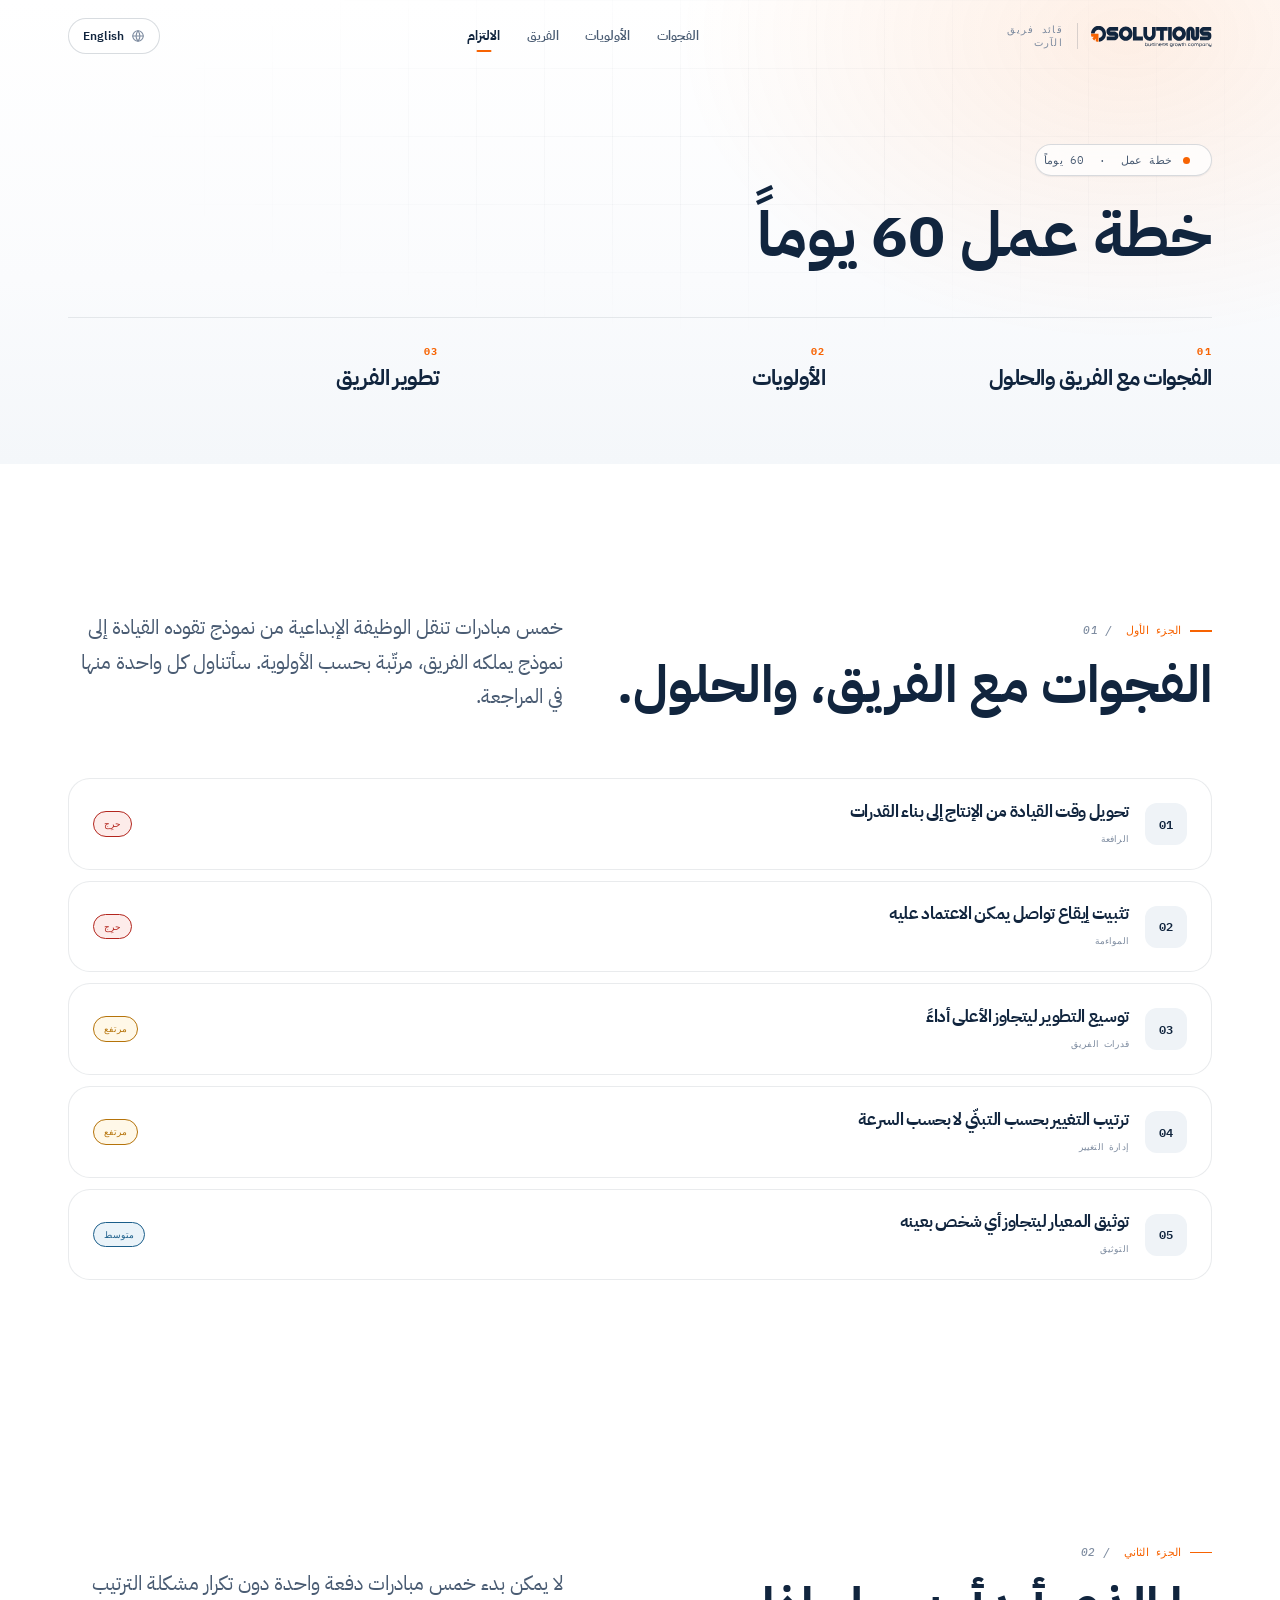
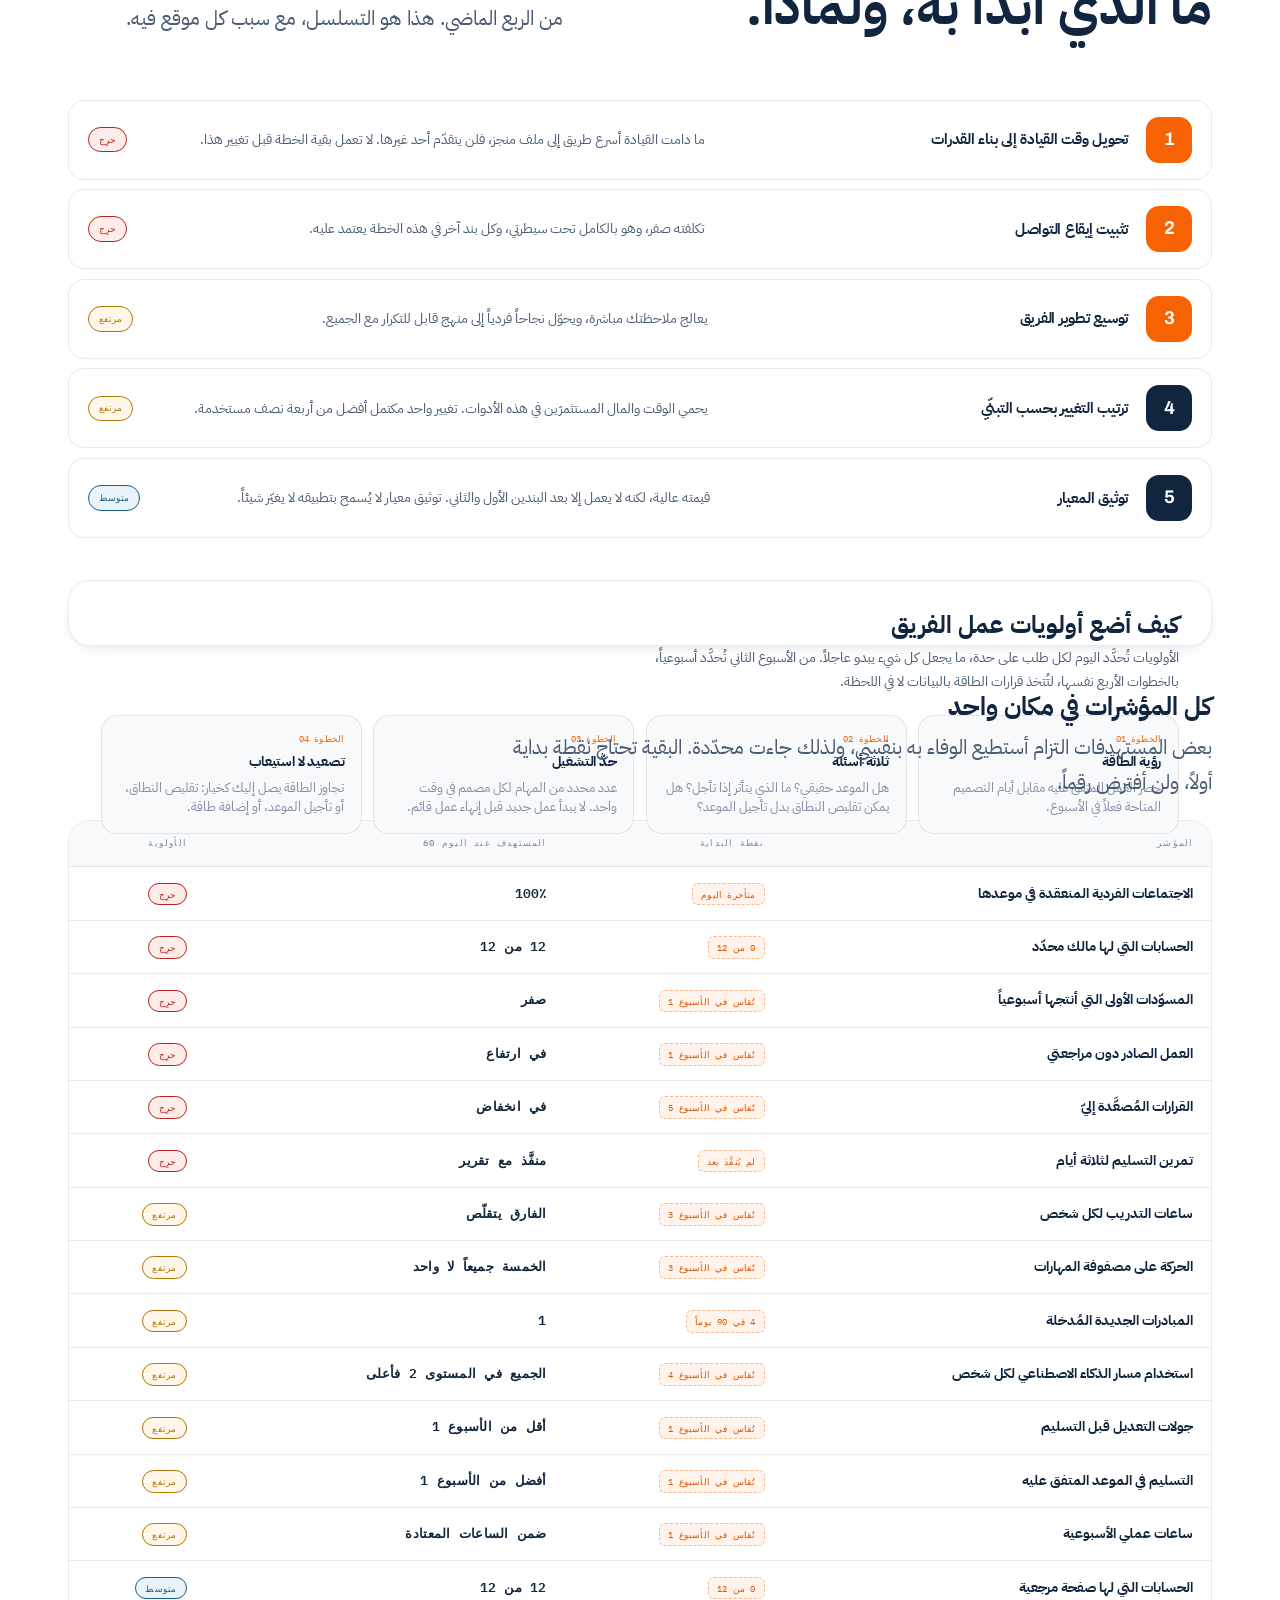
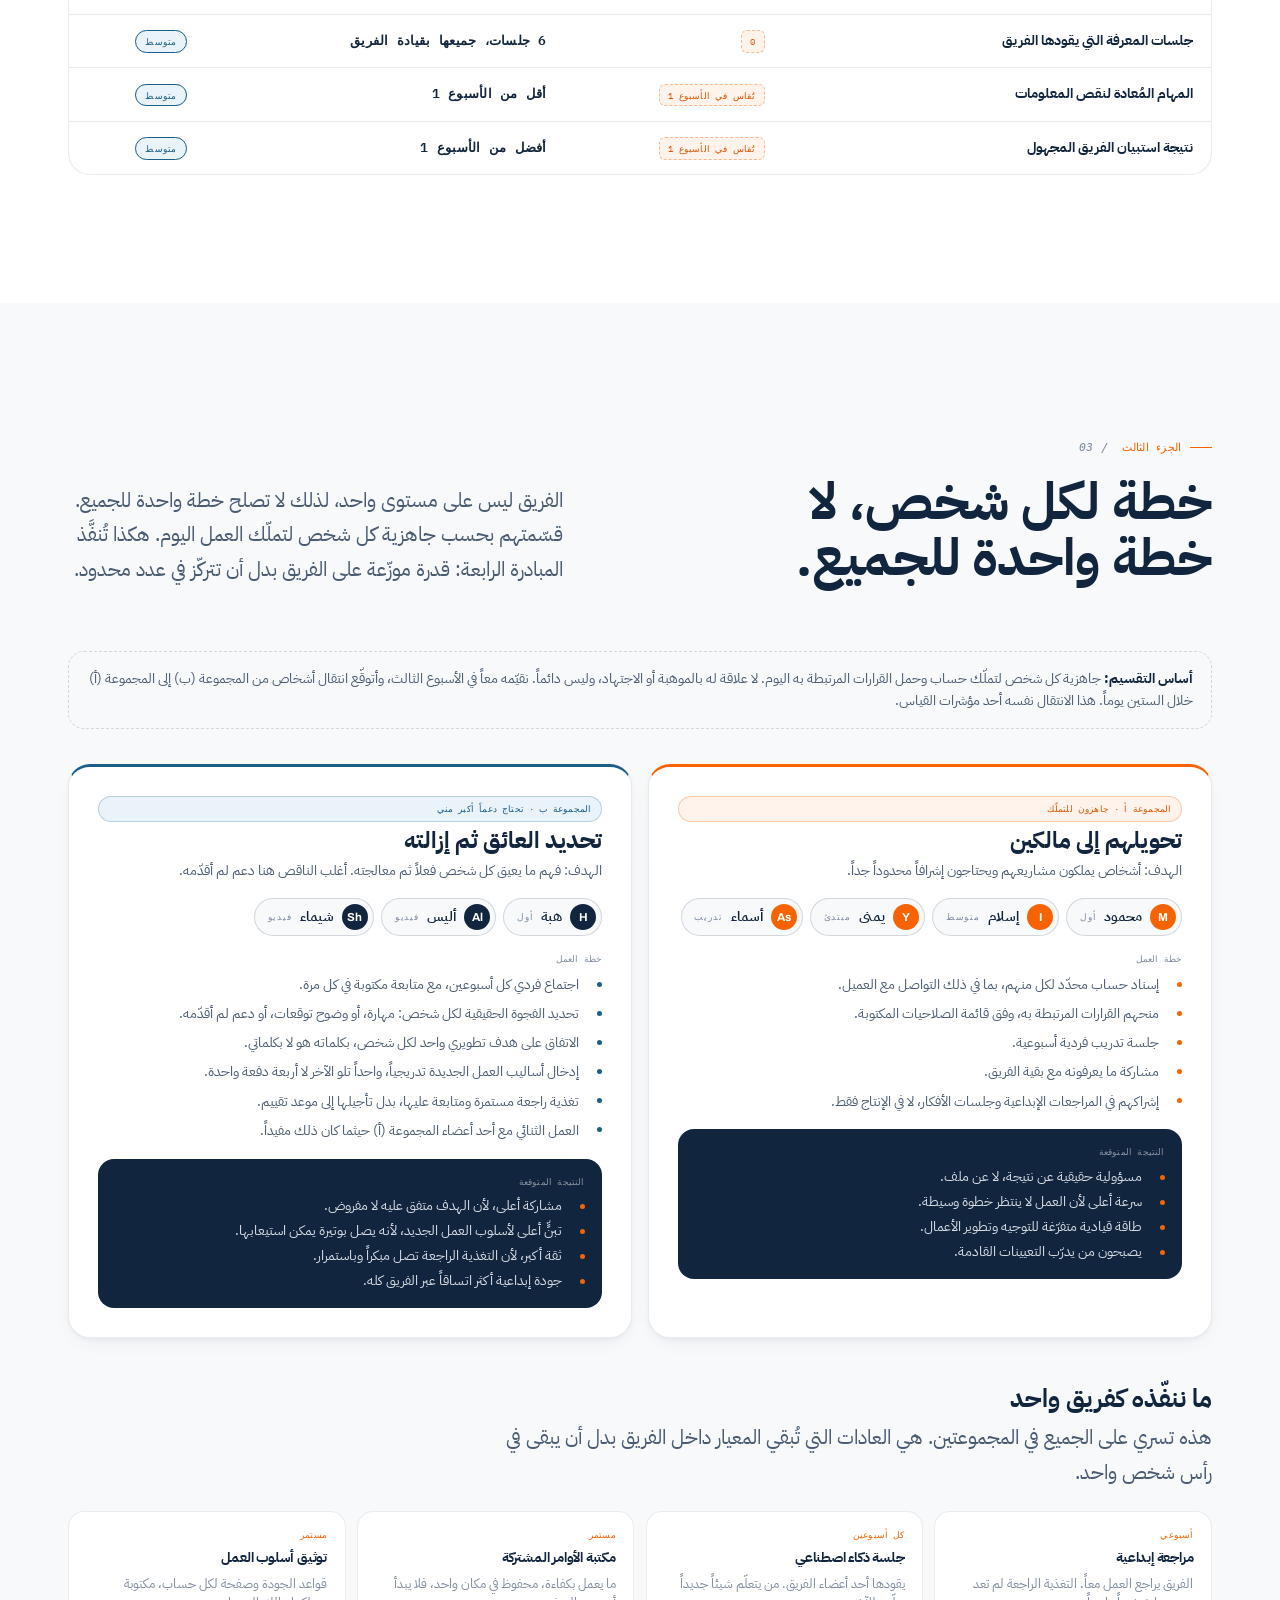
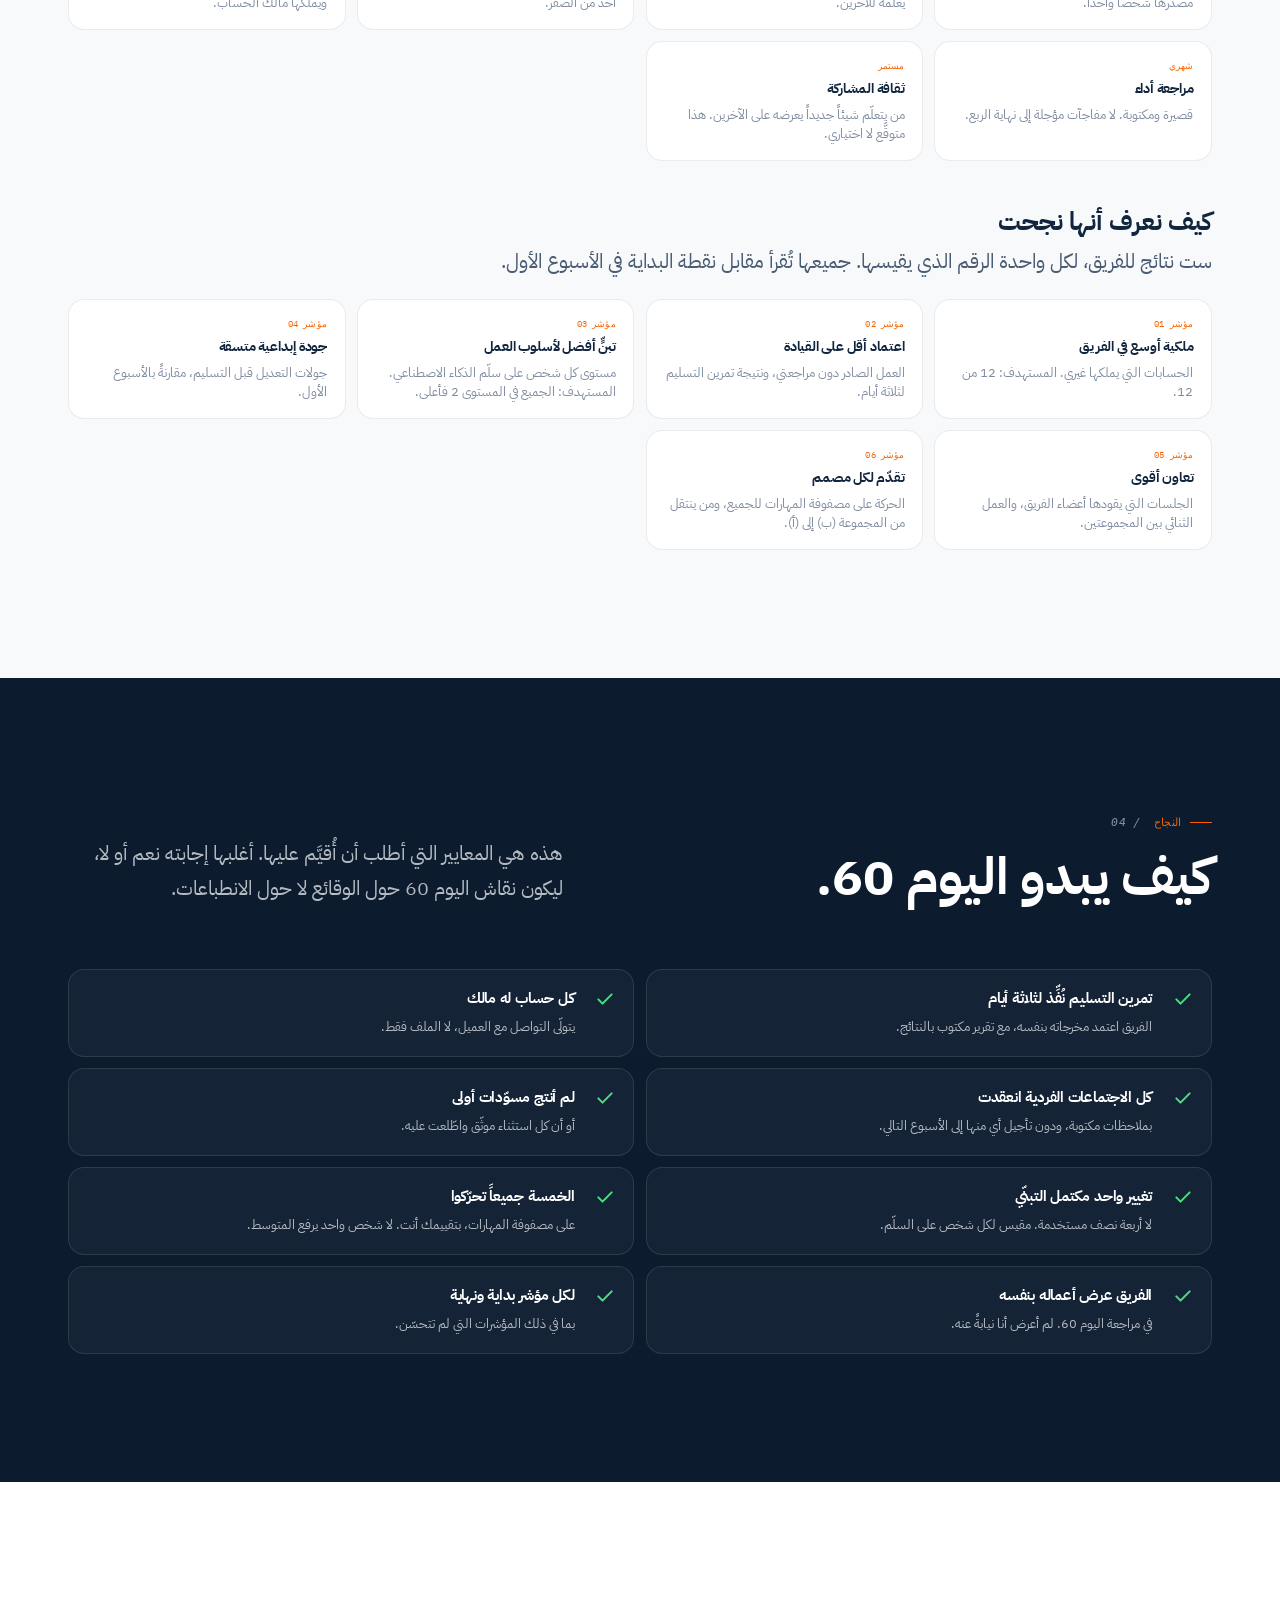
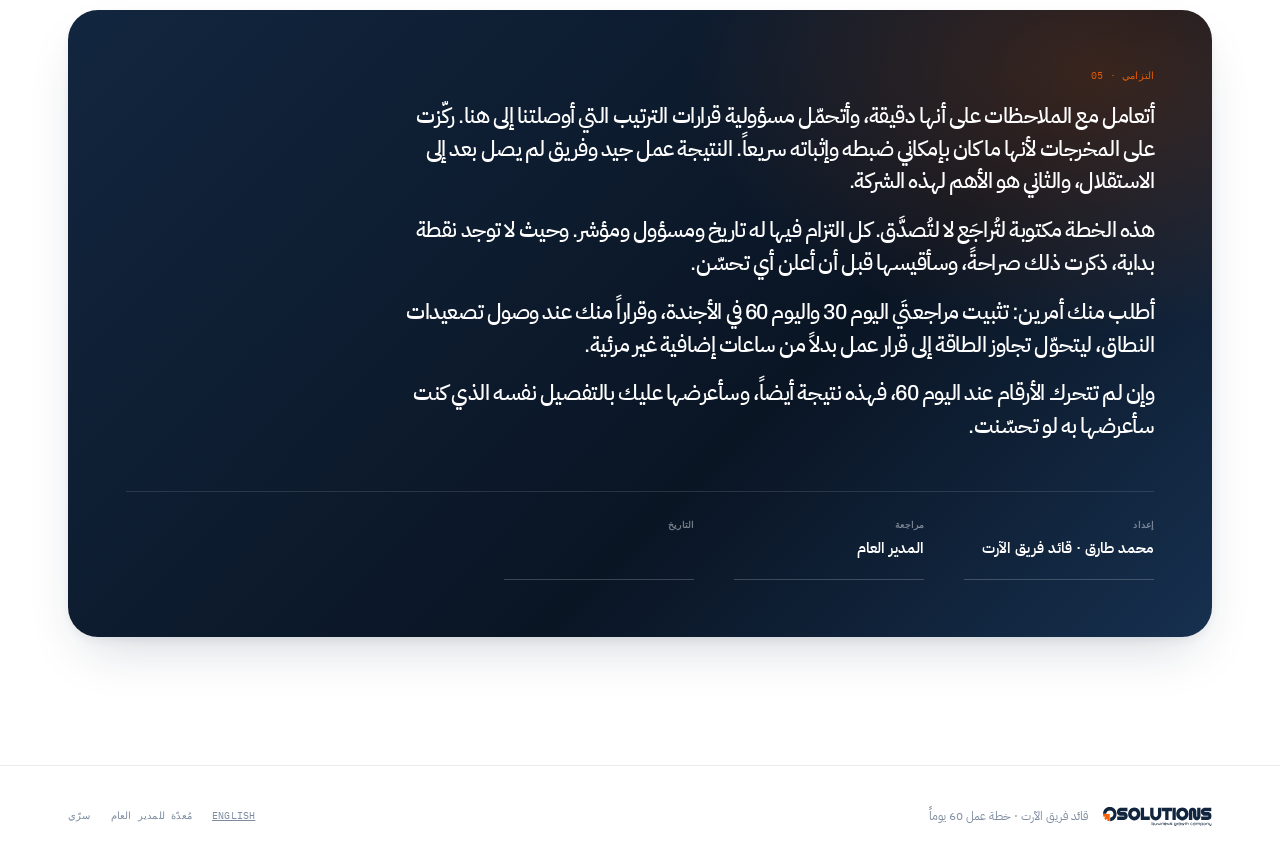
==== commit 69a22670: "Strip the plan back to headline items, both languages - Remove initiative 01, distributed ownership," ====
--- a/plan-ar.html
+++ b/plan-ar.html
@@ -27,10 +27,8 @@
     </a>
     <nav class="nav__links" aria-label="الأقسام">
       <a class="nav__link" href="#gapsec">الفجوات</a>
-      <a class="nav__link" href="#time">الوقت</a>
       <a class="nav__link" href="#priority">الأولويات</a>
       <a class="nav__link" href="#teamdev">الفريق</a>
-      <a class="nav__link" href="#road">الخريطة</a>
       <a class="nav__link" href="#commit">الالتزام</a>
     </nav>
     <a class="langsw" href="plan.html" lang="en" hreflang="en">
@@ -44,10 +42,8 @@
 <div class="drawer" id="drawer">
   <ul>
     <li><a href="#gapsec">الفجوات والحلول</a></li>
-    <li><a href="#time">استهلاك الوقت</a></li>
     <li><a href="#priority">الأولويات</a></li>
     <li><a href="#teamdev">تطوير الفريق</a></li>
-    <li><a href="#road">خريطة الـ 60 يوماً</a></li>
     <li><a href="#criteria">معايير النجاح</a></li>
     <li><a href="#commit">الالتزام</a></li>
     <li><a href="plan.html" lang="en">English</a></li>
@@ -65,8 +61,8 @@
     <h1 data-reveal style="margin-top:1.6rem">خطة عمل 60 يوماً</h1>
     <ol class="phero__parts" data-reveal-stagger>
       <li><b>01</b><span>الفجوات مع الفريق والحلول</span></li>
-      <li><b>02</b><span>استهلاك الوقت</span></li>
-      <li><b>03</b><span>الأولويات</span></li>
+      <li><b>02</b><span>الأولويات</span></li>
+      <li><b>03</b><span>تطوير الفريق</span></li>
     </ol>
   </div>
 </section>
@@ -79,139 +75,51 @@
         <span class="sec-head__tag">الجزء الأول <em class="sec-head__num">/ 01</em></span>
         <h2>الفجوات مع الفريق، والحلول.</h2>
       </div>
-      <p class="lede">ست مبادرات تنقل الوظيفة الإبداعية من نموذج تقوده القيادة إلى نموذج يملكه الفريق. افتح أي مبادرة لترى الوضع الحالي، الأثر على العمل، خطة العمل، المخاطر ومعالجتها، الإطار الزمني، ومؤشرات القياس.</p>
+      <p class="lede">خمس مبادرات تنقل الوظيفة الإبداعية من نموذج تقوده القيادة إلى نموذج يملكه الفريق، مرتّبة بحسب الأولوية. سأتناول كل واحدة منها في المراجعة.</p>
     </div>
 
     <div class="gaps" id="gaps" data-reveal-stagger></div>
   </div>
 </section>
 
-<!-- ============ 02 · استهلاك الوقت ============ -->
-<section class="section section--tint" id="time">
+<!-- ============ 02 · الأولويات ============ -->
+<section class="section" id="priority">
   <div class="shell">
     <div class="sec-head sec-head--split" data-reveal>
       <div>
         <span class="sec-head__tag">الجزء الثاني <em class="sec-head__num">/ 02</em></span>
-        <h2>استهلاك الوقت.</h2>
-      </div>
-      <p class="lede">وقت القيادة هو أندر مورد في الوظيفة الإبداعية. هذا هو توزيعه اليوم، وإلى أين ينتقل خلال الستين يوماً، والتحويلات الستة التي تحرّره.</p>
-    </div>
-
-    <div class="alloc" data-reveal-stagger>
-      <div class="alloc__c">
-        <div class="alloc__h"><b>التوزيع الحالي</b><span class="alloc__tag">اليوم</span></div>
-        <ul>
-          <li>المراجعة النهائية على محفظة الحسابات كاملة</li>
-          <li>الإنتاج المباشر في المهام عالية المخاطر</li>
-          <li>حضور اجتماعات الأقسام الأخرى نيابةً عن الفريق</li>
-          <li>حل المشكلات عند ورودها دون ترتيب مسبق</li>
-          <li>استيعاب العمل الزائد على مستوى القيادة</li>
-          <li>الاجتماعات الفردية والتخطيط، تُجدول حول التسليم</li>
-        </ul>
-      </div>
-      <div class="alloc__c alloc__c--target">
-        <div class="alloc__h"><b>التوزيع المستهدف عند اليوم 60</b><span class="alloc__tag">اليوم 60</span></div>
-        <ul>
-          <li>التدريب والاجتماعات الفردية، تُجدول أولاً وتُحمى</li>
-          <li>مراجعة بالاستثناء فقط: حسابات جديدة، مصممون جدد، عمل عالي المخاطر</li>
-          <li>التخطيط الأسبوعي وإدارة الطاقة الاستيعابية</li>
-          <li>وضع المعايير والتوثيق وحوكمة الجودة</li>
-          <li>توجيه العملاء والعروض التقديمية وتطوير الأعمال</li>
-          <li>رفع العمل الزائد كقرار نطاق بدلاً من استيعابه</li>
-        </ul>
-      </div>
-    </div>
-
-    <div class="realloc" data-reveal-stagger>
-      <article class="realloc__c">
-        <div class="realloc__hd"><h4>تغطية المراجعة</h4><span class="realloc__n">01</span></div>
-        <p>المراجعة النهائية تمرّ اليوم على كل حساب. هي أكبر مستهلك منفرد لوقت القيادة، وهي النقطة التي تُحصر عندها الإنتاجية.</p>
-        <div class="realloc__to"><b>تنتقل إلى:</b> مراجعة بالاستثناء. مالك محدّد، ومعيار مكتوب، ومراجعة زميل، تغطي العمل الاعتيادي. تبقى مراجعة القيادة للحسابات الجديدة والمصممين الجدد والمخرجات عالية المخاطر.</div>
-        <span class="realloc__m">القياس: نسبة العمل الصادر بصلاحية المالك</span>
-      </article>
-
-      <article class="realloc__c">
-        <div class="realloc__hd"><h4>الإنتاج المباشر</h4><span class="realloc__n">02</span></div>
-        <p>الإنتاج المباشر يحمي الجودة في يومها، لكنه يحوّل ساعات القيادة إلى مخرَج واحد بدلاً من قدرة تتراكم مع الوقت.</p>
-        <div class="realloc__to"><b>تنتقل إلى:</b> توجيه مشترك. المصمم يمسك الملف وأنا أوجّه. المسوّدات الأولى تبقى عند المصمم من الأسبوع الثاني، مع توثيق الاستثناءات.</div>
-        <span class="realloc__m">القياس: ساعات القيادة على المسوّدات الأولى</span>
-      </article>
-
-      <article class="realloc__c">
-        <div class="realloc__hd"><h4>التمثيل بين الأقسام</h4><span class="realloc__n">03</span></div>
-        <p>حضور اجتماعات المحتوى والأداء والتطوير نيابةً عن الفريق يبقي سياق الحملة عند القيادة، ويضيف خطوة وسيطة إلى كل مهمة.</p>
-        <div class="realloc__to"><b>تنتقل إلى:</b> مالك الحساب يحضر اجتماع انطلاق حسابه بنفسه. حضور القيادة يقتصر على ما تتطلبه العلاقة مع العميل.</div>
-        <span class="realloc__m">القياس: عدد الاجتماعات المشتركة التي يحضرها المصممون</span>
-      </article>
-
-      <article class="realloc__c">
-        <div class="realloc__hd"><h4>حل المشكلات الفوري</h4><span class="realloc__n">04</span></div>
-        <p>حل العائق مباشرة يستغرق دقائق ويبدو فعّالاً. لكنه ينقل الحل دون أن ينقل المنهج، فيعود السؤال نفسه لاحقاً.</p>
-        <div class="realloc__to"><b>تنتقل إلى:</b> استجابة تدريبية. فهم المنطق أولاً ثم التوجيه. أبطأ مرة واحدة، ويزيل التكلفة المتكررة.</div>
-        <span class="realloc__m">القياس: تكرار التصعيد على المسألة نفسها</span>
-      </article>
-
-      <article class="realloc__c">
-        <div class="realloc__hd"><h4>العمل الزائد</h4><span class="realloc__n">05</span></div>
-        <p>عندما يتجاوز العمل المتفق عليه الأيام المتاحة، استيعابه على مستوى القيادة يحافظ على التسليم لكنه يلغي الإشارة التي تدل على تجاوز الطاقة.</p>
-        <div class="realloc__to"><b>تنتقل إلى:</b> عرض أسبوعي للطاقة الاستيعابية، وتصعيد نطاق مصحوب بخيارات: تقليص النطاق، أو تأجيل الموعد، أو إضافة طاقة. القرار عند المدير العام.</div>
-        <span class="realloc__m">القياس: عدد تصعيدات النطاق، وساعات القيادة أسبوعياً</span>
-      </article>
-
-      <article class="realloc__c">
-        <div class="realloc__hd"><h4>وقت المواءمة</h4><span class="realloc__n">06</span></div>
-        <p>الاجتماعات الفردية والتخطيط كانت تُجدول حول التسليم، ما يعني أن المواءمة تحدث أثناء التنفيذ بدلاً من أن تسبقه.</p>
-        <div class="realloc__to"><b>تنتقل إلى:</b> مواعيد محمية محجوزة لمدة الستين يوماً كاملة في الأسبوع الأول، قبل التزامات التسليم لا بعدها.</div>
-        <span class="realloc__m">القياس: نسبة إتمام الاجتماعات الفردية داخل أسبوعها</span>
-      </article>
-    </div>
-  </div>
-</section>
-
-<!-- ============ 03 · الأولويات ============ -->
-<section class="section" id="priority">
-  <div class="shell">
-    <div class="sec-head sec-head--split" data-reveal>
-      <div>
-        <span class="sec-head__tag">الجزء الثالث <em class="sec-head__num">/ 03</em></span>
         <h2>ما الذي أبدأ به، ولماذا.</h2>
       </div>
-      <p class="lede">لا يمكن بدء ست مبادرات دفعة واحدة دون تكرار مشكلة الترتيب من الربع الماضي. هذا هو التسلسل، مع سبب كل موقع فيه.</p>
+      <p class="lede">لا يمكن بدء خمس مبادرات دفعة واحدة دون تكرار مشكلة الترتيب من الربع الماضي. هذا هو التسلسل، مع سبب كل موقع فيه.</p>
     </div>
 
     <div class="rank" data-reveal-stagger>
       <article class="rank__r">
         <span class="rank__n">1</span>
-        <div class="rank__t"><b>الانتقال إلى ملكية موزّعة</b></div>
-        <div class="rank__why">توزيع الملكية يفتح الطاقة اللازمة لكل مبادرة أخرى في القائمة، وهو القيد الذي لا يخفّ من تلقاء نفسه.</div>
-        <span class="rank__p pri--critical">حرِج</span>
-      </article>
-      <article class="rank__r">
-        <span class="rank__n">2</span>
         <div class="rank__t"><b>تحويل وقت القيادة إلى بناء القدرات</b></div>
         <div class="rank__why">ما دامت القيادة أسرع طريق إلى ملف منجز، فلن يتقدّم أحد غيرها. لا تعمل بقية الخطة قبل تغيير هذا.</div>
         <span class="rank__p pri--critical">حرِج</span>
       </article>
       <article class="rank__r">
-        <span class="rank__n">3</span>
+        <span class="rank__n">2</span>
         <div class="rank__t"><b>تثبيت إيقاع التواصل</b></div>
         <div class="rank__why">تكلفته صفر، وهو بالكامل تحت سيطرتي، وكل بند آخر في هذه الخطة يعتمد عليه.</div>
         <span class="rank__p pri--critical">حرِج</span>
       </article>
       <article class="rank__r">
-        <span class="rank__n">4</span>
+        <span class="rank__n">3</span>
         <div class="rank__t"><b>توسيع تطوير الفريق</b></div>
         <div class="rank__why">يعالج ملاحظتك مباشرة، ويحوّل نجاحاً فردياً إلى منهج قابل للتكرار مع الجميع.</div>
         <span class="rank__p pri--high">مرتفع</span>
       </article>
       <article class="rank__r">
-        <span class="rank__n">5</span>
+        <span class="rank__n">4</span>
         <div class="rank__t"><b>ترتيب التغيير بحسب التبنّي</b></div>
         <div class="rank__why">يحمي الوقت والمال المستثمرَين في هذه الأدوات. تغيير واحد مكتمل أفضل من أربعة نصف مستخدمة.</div>
         <span class="rank__p pri--high">مرتفع</span>
       </article>
       <article class="rank__r">
-        <span class="rank__n">6</span>
+        <span class="rank__n">5</span>
         <div class="rank__t"><b>توثيق المعيار</b></div>
         <div class="rank__why">قيمته عالية، لكنه لا يعمل إلا بعد البندين الأول والثاني. توثيق معيار لا يُسمح بتطبيقه لا يغيّر شيئاً.</div>
         <span class="rank__p pri--medium">متوسط</span>
@@ -264,12 +172,12 @@
   </div>
 </section>
 
-<!-- ============ 04 · تطوير الفريق ============ -->
+<!-- ============ 03 · تطوير الفريق ============ -->
 <section class="section section--tint" id="teamdev">
   <div class="shell">
     <div class="sec-head sec-head--split" data-reveal>
       <div>
-        <span class="sec-head__tag">الجزء الرابع <em class="sec-head__num">/ 04</em></span>
+        <span class="sec-head__tag">الجزء الثالث <em class="sec-head__num">/ 03</em></span>
         <h2>خطة لكل شخص، لا خطة واحدة للجميع.</h2>
       </div>
       <p class="lede">الفريق ليس على مستوى واحد، لذلك لا تصلح خطة واحدة للجميع. قسّمتهم بحسب جاهزية كل شخص لتملّك العمل اليوم. هكذا تُنفَّذ المبادرة الرابعة: قدرة موزّعة على الفريق بدل أن تتركّز في عدد محدود.</p>
@@ -351,15 +259,13 @@
       <h3 style="margin-bottom:.5rem">ما ننفّذه كفريق واحد</h3>
       <p class="lede" style="margin-bottom:1.3rem">هذه تسري على الجميع في المجموعتين. هي العادات التي تُبقي المعيار داخل الفريق بدل أن يبقى في رأس شخص واحد.</p>
       <div class="twide" data-reveal-stagger>
-        <div class="twide__c"><i>أسبوعي</i><b>اجتماع تخطيط</b><span>30 دقيقة في موعد ثابت. نتفق على الأسبوع معاً، فتكون الأولويات معلنة.</span></div>
         <div class="twide__c"><i>أسبوعي</i><b>مراجعة إبداعية</b><span>الفريق يراجع العمل معاً. التغذية الراجعة لم تعد مصدرها شخصاً واحداً.</span></div>
         <div class="twide__c"><i>كل أسبوعين</i><b>جلسة ذكاء اصطناعي</b><span>يقودها أحد أعضاء الفريق. من يتعلّم شيئاً جديداً يعلّمه للآخرين.</span></div>
         <div class="twide__c"><i>مستمر</i><b>مكتبة الأوامر المشتركة</b><span>ما يعمل بكفاءة، محفوظ في مكان واحد، فلا يبدأ أحد من الصفر.</span></div>
         <div class="twide__c"><i>مستمر</i><b>توثيق أسلوب العمل</b><span>قواعد الجودة وصفحة لكل حساب، مكتوبة ويملكها مالك الحساب.</span></div>
         <div class="twide__c"><i>شهري</i><b>مراجعة أداء</b><span>قصيرة ومكتوبة. لا مفاجآت مؤجلة إلى نهاية الربع.</span></div>
         <div class="twide__c"><i>مستمر</i><b>ثقافة المشاركة</b><span>من يتعلّم شيئاً جديداً يعرضه على الآخرين. هذا متوقَّع لا اختياري.</span></div>
-        <div class="twide__c"><i>مستمر</i><b>العمل الثنائي بين المجموعتين</b><span>مصممو المجموعة (أ) يعملون بجانب المجموعة (ب)، لتنتقل المعرفة أفقياً.</span></div>
-      </div>
+        </div>
     </div>
 
     <div style="margin-top:clamp(2rem,4vw,3rem)" data-reveal>
@@ -367,7 +273,7 @@
       <p class="lede" style="margin-bottom:1.3rem">ست نتائج للفريق، لكل واحدة الرقم الذي يقيسها. جميعها تُقرأ مقابل نقطة البداية في الأسبوع الأول.</p>
       <div class="twide" data-reveal-stagger>
         <div class="twide__c"><i>مؤشر 01</i><b>ملكية أوسع في الفريق</b><span>الحسابات التي يملكها غيري. المستهدف: 12 من 12.</span></div>
-        <div class="twide__c"><i>مؤشر 02</i><b>اعتماد أقل على القيادة</b><span>العمل الصادر دون مراجعتي، ونتيجة تمرين الأيام الثلاثة في الأسبوع السادس.</span></div>
+        <div class="twide__c"><i>مؤشر 02</i><b>اعتماد أقل على القيادة</b><span>العمل الصادر دون مراجعتي، ونتيجة تمرين التسليم لثلاثة أيام.</span></div>
         <div class="twide__c"><i>مؤشر 03</i><b>تبنٍّ أفضل لأسلوب العمل</b><span>مستوى كل شخص على سلّم الذكاء الاصطناعي. المستهدف: الجميع في المستوى 2 فأعلى.</span></div>
         <div class="twide__c"><i>مؤشر 04</i><b>جودة إبداعية متسقة</b><span>جولات التعديل قبل التسليم، مقارنةً بالأسبوع الأول.</span></div>
         <div class="twide__c"><i>مؤشر 05</i><b>تعاون أقوى</b><span>الجلسات التي يقودها أعضاء الفريق، والعمل الثنائي بين المجموعتين.</span></div>
@@ -377,140 +283,12 @@
   </div>
 </section>
 
-<!-- ============ 05 · خريطة الطريق ============ -->
-<section class="section" id="road">
+<!-- ============ 04 · معايير النجاح ============ -->
+<section class="section section--navy" id="criteria">
   <div class="shell">
     <div class="sec-head sec-head--split" data-reveal>
       <div>
-        <span class="sec-head__tag">خريطة الـ 60 يوماً <em class="sec-head__num">/ 05</em></span>
-        <h2>ثمانية أسابيع، ثمانية مخرجات قابلة للمراجعة.</h2>
-      </div>
-      <p class="lede">الأسبوع الأول يُنتج قياساً لا تحسيناً، عن قصد. التحسين المُعلن بلا نقطة بداية لا يمكن التحقق منه، والخطة غير القابلة للتحقق لا تستحق المراجعة.</p>
-    </div>
-
-    <div class="road" data-reveal-stagger>
-      <div class="week">
-        <div class="week__no"><b>الأسبوع 1</b><span>يوم 1 إلى 7</span></div>
-        <div class="week__c">
-          <div class="week__hd"><h4>تثبيت نقطة البداية</h4><span class="week__theme">القياس</span></div>
-          <ul>
-            <li>تسجيل الرقم الابتدائي لكل مؤشر في الجدول أعلاه.</li>
-            <li>حجز كل الاجتماعات الفردية وجلسة التخطيط الأسبوعية لثمانية أسابيع. هذه المواعيد لا تتحرك.</li>
-            <li>إعداد المسودة الأولى لقائمة صلاحيات القرار.</li>
-            <li>تنفيذ استبيان مجهول قصير للفريق، ليكون التقييم غير مقتصر على رأيي.</li>
-            <li>إبلاغ الفريق كتابةً بما يتغيّر في أسلوب عملي.</li>
-          </ul>
-          <div class="week__out"><b>المخرج</b>ورقة نقاط البداية معتمدة منك. أجندة مغلقة. المسودة الأولى لقائمة الصلاحيات. نتيجة الاستبيان كما هي.</div>
-        </div>
-      </div>
-
-      <div class="week">
-        <div class="week__no"><b>الأسبوع 2</b><span>يوم 8 إلى 14</span></div>
-        <div class="week__c">
-          <div class="week__hd"><h4>تسليم الحسابات</h4><span class="week__theme">الملكية</span></div>
-          <ul>
-            <li>إسناد مالك محدّد لكل حساب، بما في ذلك التواصل مع العميل.</li>
-            <li>بدء قاعدة عدم إنتاج المسوّدات الأولى. كل استثناء يُوثَّق.</li>
-            <li>مراجعة قائمة الصلاحيات واعتمادها معك.</li>
-            <li>إتمام الجولة الأولى من الاجتماعات الفردية، مع ملاحظات مكتوبة خلال 24 ساعة.</li>
-            <li>بدء اجتماع الأولويات الأسبوعي مع إدارة الحسابات.</li>
-          </ul>
-          <div class="week__out"><b>المخرج</b>خريطة ملكية الحسابات. سجل الاستثناءات مفتوح. ملاحظات كل الاجتماعات الفردية.</div>
-        </div>
-      </div>
-
-      <div class="week">
-        <div class="week__no"><b>الأسبوع 3</b><span>يوم 15 إلى 21</span></div>
-        <div class="week__c">
-          <div class="week__hd"><h4>توثيق المعيار</h4><span class="week__theme">التوثيق</span></div>
-          <ul>
-            <li>نشر قواعد الجودة في صفحة واحدة يستطيع المصمم استخدامها دون إشراف.</li>
-            <li>تقييم مصفوفة المهارات للخمسة جميعاً، بالاشتراك معك.</li>
-            <li>أول جلسة مشاركة معرفة، يقودها عضو من الفريق لا أنا.</li>
-            <li>إعداد خطة تطوير لكل شخص، بمهارة مستهدفة واحدة.</li>
-          </ul>
-          <div class="week__out"><b>المخرج</b>قواعد الجودة، النسخة الأولى. مصفوفة المهارات مقيَّمة لخمسة أشخاص. أول جلسة بقيادة الفريق.</div>
-        </div>
-      </div>
-
-      <div class="week">
-        <div class="week__no"><b>الأسبوع 4</b><span>يوم 22 إلى 30</span></div>
-        <div class="week__c">
-          <div class="week__hd"><h4>ضبط مسار التغيير</h4><span class="week__theme">التغيير</span></div>
-          <ul>
-            <li>اعتماد تجميد المبادرات الجديدة معك. تغيير واحد يُستكمل: مسار الذكاء الاصطناعي.</li>
-            <li>بناء خطوات التبنّي مع أبعد شخصين عن التغيير.</li>
-            <li>تعيين شخصين من الفريق لقيادة الجلسات القادمة.</li>
-            <li>مراجعة اليوم 30 معك، مقروءة مقابل أرقام الأسبوع الأول.</li>
-          </ul>
-          <div class="week__out"><b>المخرج</b>سلّم الاستخدام بثلاثة مستويات منشور. قائدا تبنٍّ معيَّنان. مراجعة اليوم 30 موثّقة.</div>
-        </div>
-      </div>
-
-      <div class="week">
-        <div class="week__no"><b>الأسبوع 5</b><span>يوم 31 إلى 37</span></div>
-        <div class="week__c">
-          <div class="week__hd"><h4>تفويض القرارات</h4><span class="week__theme">التفويض</span></div>
-          <ul>
-            <li>تفعيل قائمة صلاحيات القرار. يبدأ عدّ ما يصل إليّ من هذه النقطة.</li>
-            <li>تحديد حدّ لعدد المهام المفتوحة لكل مصمم.</li>
-            <li>تفعيل عرض الطاقة الاستيعابية: العمل المتفق عليه مقابل الأيام المتاحة.</li>
-            <li>أول حالة تجاوز طاقة تصل إليك كخيار، لا إلى ساعات عملي الإضافية.</li>
-          </ul>
-          <div class="week__out"><b>المخرج</b>سجل التصعيد مفتوح. عرض الطاقة قيد الاستخدام. أول قرار نطاق مرفوع بالطريقة الصحيحة.</div>
-        </div>
-      </div>
-
-      <div class="week">
-        <div class="week__no"><b>الأسبوع 6</b><span>يوم 38 إلى 44</span></div>
-        <div class="week__c">
-          <div class="week__hd"><h4>تنفيذ تمرين التسليم</h4><span class="week__theme">الاختبار</span></div>
-          <ul>
-            <li>ثلاثة أيام يعتمد فيها الفريق مخرجاته ويسلّمها بنفسه.</li>
-            <li>تسجيل كل ما يظهر من ملاحظات. هي ثغرات في النظام لا في الأشخاص.</li>
-            <li>لكل ثغرة معالجة ومسؤول وتاريخ.</li>
-          </ul>
-          <div class="week__out"><b>المخرج</b>تقرير تمرين التسليم، يشمل كل ملاحظة وكيفية إغلاقها.</div>
-        </div>
-      </div>
-
-      <div class="week">
-        <div class="week__no"><b>الأسبوع 7</b><span>يوم 45 إلى 51</span></div>
-        <div class="week__c">
-          <div class="week__hd"><h4>موازنة التطوير</h4><span class="week__theme">الأشخاص</span></div>
-          <ul>
-            <li>مراجعة ساعات التدريب لكل شخص وإعادة توجيهها لمن حصل على أقل.</li>
-            <li>محمود يقدّم جلسة تدريب أقران في مهارة محددة.</li>
-            <li>الاتفاق على نموذج موحّد للمهام مع المحتوى والأداء.</li>
-            <li>المصممون يحضرون اجتماعات انطلاق حساباتهم بأنفسهم.</li>
-          </ul>
-          <div class="week__out"><b>المخرج</b>تقرير ساعات التدريب يوضّح تقلّص الفارق. جلسة الأقران منفَّذة. نموذج المهام معتمد.</div>
-        </div>
-      </div>
-
-      <div class="week">
-        <div class="week__no"><b>الأسبوع 8</b><span>يوم 52 إلى 60</span></div>
-        <div class="week__c">
-          <div class="week__hd"><h4>إثبات النتيجة</h4><span class="week__theme">الدليل</span></div>
-          <ul>
-            <li>قراءة كل مؤشر مقابل الأسبوع الأول، بما في ذلك ما لم يتحرك.</li>
-            <li>إعادة استبيان الفريق نفسه ومقارنته بالأسبوع الأول.</li>
-            <li>الفريق يعرض أعماله عليك بنفسه. لا أعرض أنا نيابةً عنه.</li>
-            <li>مراجعة اليوم 60 مقابل معايير النجاح، واقتراح الستين يوماً التالية من الأرقام.</li>
-          </ul>
-          <div class="week__out"><b>المخرج</b>مقارنة الأرقام قبل وبعد. نتيجة الاستبيان الثاني. عرض بقيادة الفريق. مراجعة اليوم 60 موقّعة.</div>
-        </div>
-      </div>
-    </div>
-  </div>
-</section>
-
-<!-- ============ 06 · معايير النجاح ============ -->
-<section class="section section--navy" id="criteria">
-  <div class="shell">
-    <div class="sec-head sec-head--split" data-reveal>
-      <div>
-        <span class="sec-head__tag">النجاح <em class="sec-head__num">/ 06</em></span>
+        <span class="sec-head__tag">النجاح <em class="sec-head__num">/ 04</em></span>
         <h2>كيف يبدو اليوم 60.</h2>
       </div>
       <p class="lede">هذه هي المعايير التي أطلب أن أُقيَّم عليها. أغلبها إجابته نعم أو لا، ليكون نقاش اليوم 60 حول الوقائع لا حول الانطباعات.</p>
@@ -529,11 +307,11 @@
   </div>
 </section>
 
-<!-- ============ 07 · الالتزام ============ -->
+<!-- ============ 05 · الالتزام ============ -->
 <section class="section" id="commit">
   <div class="shell">
     <div class="commit" data-reveal>
-      <span class="commit__tag">التزامي · 07</span>
+      <span class="commit__tag">التزامي · 05</span>
       <p>أتعامل مع الملاحظات على أنها دقيقة، وأتحمّل مسؤولية قرارات الترتيب التي أوصلتنا إلى هنا. ركّزت على المخرجات لأنها ما كان بإمكاني ضبطه وإثباته سريعاً. النتيجة عمل جيد وفريق لم يصل بعد إلى الاستقلال، والثاني هو الأهم لهذه الشركة.</p>
       <p>هذه الخطة مكتوبة لتُراجَع لا لتُصدَّق. كل التزام فيها له تاريخ ومسؤول ومؤشر. وحيث لا توجد نقطة بداية، ذكرت ذلك صراحةً، وسأقيسها قبل أن أعلن أي تحسّن.</p>
       <p>أطلب منك أمرين: تثبيت مراجعتَي اليوم 30 واليوم 60 في الأجندة، وقراراً منك عند وصول تصعيدات النطاق، ليتحوّل تجاوز الطاقة إلى قرار عمل بدلاً من ساعات إضافية غير مرئية.</p>
--- a/assets/css/plan.css
+++ b/assets/css/plan.css
@@ -67,45 +67,6 @@
 .langsw:hover { border-color: var(--navy); background: var(--bg-2); }
 .langsw svg { width: 14px; height: 14px; color: var(--text-3); }
 
-/* ---------- Executive summary ---------- */
-.psum {
-  border: 1px solid var(--line); border-radius: var(--r-lg); background: var(--card);
-  padding: clamp(1.5rem, 3vw, 2.4rem); box-shadow: var(--sh-2);
-  display: grid; grid-template-columns: minmax(0, 1.25fr) minmax(0, .85fr); gap: clamp(1.5rem, 4vw, 3.5rem);
-}
-@media (max-width: 900px) { .psum { grid-template-columns: 1fr; } }
-.psum__body p { font-size: .93rem; line-height: 1.68; }
-.psum__body p + p { margin-top: .85rem; }
-.psum__pull {
-  border-inline-start: 3px solid var(--orange); padding-inline-start: 1.1rem;
-  font-size: 1.05rem; line-height: 1.52; color: var(--navy); font-weight: 560; letter-spacing: -0.014em;
-}
-.psum__side { display: grid; gap: .6rem; align-content: start; }
-.psum__st {
-  border: 1px solid var(--line); border-radius: var(--r-md); background: var(--bg-2);
-  padding: .9rem 1rem; display: grid; gap: .2rem;
-}
-.psum__st b { font-family: var(--font-display); font-size: 1.4rem; font-weight: 680; letter-spacing: -0.035em; color: var(--navy); line-height: 1; }
-.psum__st span { font-size: .76rem; color: var(--text-3); line-height: 1.45; }
-
-/* ---------- The shifts ---------- */
-.shifts { display: grid; gap: .7rem; }
-.shift {
-  display: grid; grid-template-columns: minmax(0, 1fr) 44px minmax(0, 1fr); gap: 1rem; align-items: center;
-  border: 1px solid var(--line); border-radius: var(--r-md); background: var(--card);
-  padding: 1.05rem 1.25rem;
-  transition: border-color .25s var(--ease), transform .3s var(--ease), box-shadow .3s var(--ease);
-}
-.shift:hover { border-color: rgba(247,99,2,.35); transform: translateY(-2px); box-shadow: var(--sh-2); }
-@media (max-width: 640px) { .shift { grid-template-columns: 1fr; gap: .5rem; } }
-.shift__from b, .shift__to b { display: block; font-size: .96rem; font-weight: 640; letter-spacing: -0.016em; }
-.shift__from b { color: var(--text-3); }
-.shift__to b { color: var(--navy); }
-.shift__from span, .shift__to span { display: block; font-size: .8rem; color: var(--text-3); line-height: 1.5; margin-top: .18rem; }
-.shift__ar { display: grid; place-items: center; color: var(--orange); }
-.shift__ar svg { width: 20px; height: 20px; }
-@media (max-width: 640px) { .shift__ar { justify-content: start; } .shift__ar svg { transform: rotate(90deg); } }
-
 /* ---------- Part 1 · Gaps and solutions ---------- */
 .gaps { display: grid; gap: .7rem; }
 .gap {
@@ -115,10 +76,10 @@
 .gap:hover { box-shadow: var(--sh-2); border-color: var(--line-2); }
 .gap__hd {
   width: 100%; text-align: start; display: grid;
-  grid-template-columns: 42px minmax(0, 1fr) auto auto; gap: 1rem; align-items: center;
+  grid-template-columns: 42px minmax(0, 1fr) auto; gap: 1rem; align-items: center;
   padding: 1.15rem clamp(1rem, 2.2vw, 1.5rem);
 }
-@media (max-width: 720px) { .gap__hd { grid-template-columns: 34px minmax(0,1fr) auto; gap: .7rem; } .gap__pri { display: none; } }
+@media (max-width: 720px) { .gap__hd { grid-template-columns: 34px minmax(0,1fr) auto; gap: .7rem; } }
 .gap__n {
   width: 42px; height: 42px; border-radius: 12px; display: grid; place-items: center;
   font-family: var(--font-mono); font-size: .72rem; font-weight: 600;
@@ -131,95 +92,6 @@
   font-family: var(--font-mono); font-size: .55rem; letter-spacing: .12em; text-transform: uppercase;
   padding: .3rem .6rem; border-radius: 100px; border: 1px solid; white-space: nowrap;
 }
-.gap__chev { width: 26px; height: 26px; display: grid; place-items: center; color: var(--text-3); transition: transform .35s var(--ease); }
-.gap.is-open .gap__chev { transform: rotate(180deg); }
-.gap__bd { display: grid; grid-template-rows: 0fr; transition: grid-template-rows .45s var(--ease); }
-.gap.is-open .gap__bd { grid-template-rows: 1fr; }
-.gap__bd > div { overflow: hidden; }
-.gap__in { padding: 0 clamp(1rem, 2.2vw, 1.5rem) 1.5rem; display: grid; gap: 1rem; }
-.gap__two { display: grid; grid-template-columns: repeat(2, minmax(0, 1fr)); gap: 1rem; }
-@media (max-width: 780px) { .gap__two { grid-template-columns: 1fr; } }
-
-.fld { border: 1px solid var(--line); border-radius: var(--r-md); background: var(--bg-2); padding: .95rem 1.05rem; display: grid; gap: .3rem; align-content: start; }
-.fld b { font-family: var(--font-mono); font-size: .55rem; letter-spacing: .13em; text-transform: uppercase; color: var(--text-3); font-weight: 500; }
-.fld p { font-size: .87rem; line-height: 1.6; }
-
-/* Solution block */
-.sol {
-  border: 1px solid rgba(247,99,2,.26); border-radius: var(--r-md); background: var(--orange-050);
-  padding: 1.15rem 1.25rem; display: grid; gap: .7rem;
-}
-.sol__lb {
-  font-family: var(--font-mono); font-size: .58rem; letter-spacing: .14em; text-transform: uppercase;
-  color: var(--orange-600); font-weight: 600;
-}
-.sol ul { list-style: none; display: grid; gap: .35rem; }
-.sol li { display: grid; grid-template-columns: 14px 1fr; gap: .55rem; font-size: .875rem; color: var(--navy-700); line-height: 1.55; }
-.sol li::before { content: ""; width: 6px; height: 6px; border-radius: 50%; background: var(--orange); margin-top: .52rem; }
-.sol__risk { font-size: .82rem; line-height: 1.55; color: var(--text-2); padding-top: .2rem; }
-.sol__risk b { color: var(--navy); }
-.sol__meta {
-  display: grid; grid-template-columns: repeat(3, minmax(0, 1fr)); gap: .7rem;
-  margin-top: .3rem; padding-top: .95rem; border-top: 1px dashed rgba(247,99,2,.32);
-}
-@media (max-width: 780px) { .sol__meta { grid-template-columns: 1fr; gap: .85rem; } }
-.sol__m { display: grid; gap: .28rem; align-content: start; }
-.sol__m > b {
-  font-family: var(--font-mono); font-size: .55rem; letter-spacing: .13em; text-transform: uppercase;
-  color: var(--orange-600); font-weight: 500;
-}
-.sol__m > span { font-size: .845rem; line-height: 1.5; color: var(--navy); font-weight: 500; }
-.sol__p {
-  justify-self: start; font-family: var(--font-mono); font-size: .58rem; letter-spacing: .12em;
-  text-transform: uppercase; padding: .28rem .6rem; border-radius: 100px; border: 1px solid; font-weight: 600 !important;
-}
-
-/* ---------- Part 2 · Time allocation ---------- */
-.alloc { display: grid; grid-template-columns: repeat(2, minmax(0, 1fr)); gap: 1rem; margin-bottom: clamp(1.6rem, 3vw, 2.4rem); }
-@media (max-width: 820px) { .alloc { grid-template-columns: 1fr; } }
-.alloc__c {
-  border: 1px solid var(--line); border-radius: var(--r-lg); background: var(--card);
-  padding: 1.4rem 1.45rem; display: grid; gap: .75rem; align-content: start;
-}
-.alloc__c--target { background: var(--navy); border-color: var(--navy); }
-.alloc__h { display: flex; align-items: center; justify-content: space-between; gap: .6rem; flex-wrap: wrap; }
-.alloc__h b { font-size: 1rem; font-weight: 640; color: var(--navy); letter-spacing: -0.016em; }
-.alloc__c--target .alloc__h b { color: #fff; }
-.alloc__tag {
-  font-family: var(--font-mono); font-size: .55rem; letter-spacing: .12em; text-transform: uppercase;
-  padding: .24rem .55rem; border-radius: 100px; background: var(--bg-3); color: var(--text-2);
-}
-.alloc__c--target .alloc__tag { background: rgba(247,99,2,.92); color: #fff; }
-.alloc__c ul { list-style: none; display: grid; gap: .42rem; }
-.alloc__c li { display: grid; grid-template-columns: 15px 1fr; gap: .6rem; font-size: .875rem; line-height: 1.55; color: var(--text-2); }
-.alloc__c li::before { content: ""; width: 7px; height: 7px; border-radius: 2px; background: var(--navy-500); margin-top: .5rem; }
-.alloc__c--target li { color: rgba(244,247,250,.86); }
-.alloc__c--target li::before { background: var(--orange); }
-
-.realloc { display: grid; grid-template-columns: repeat(2, minmax(0, 1fr)); gap: 1rem; }
-@media (max-width: 900px) { .realloc { grid-template-columns: 1fr; } }
-.realloc__c {
-  border: 1px solid var(--line); border-radius: var(--r-lg); background: var(--card);
-  padding: 1.35rem 1.4rem; display: grid; gap: .5rem; align-content: start;
-  border-top: 3px solid var(--orange);
-  transition: transform .3s var(--ease), box-shadow .3s var(--ease);
-}
-.realloc__c:hover { transform: translateY(-3px); box-shadow: var(--sh-3); }
-.realloc__hd { display: flex; align-items: baseline; justify-content: space-between; gap: .8rem; flex-wrap: wrap; }
-.realloc__hd h4 { font-size: 1rem; }
-.realloc__n { font-family: var(--font-mono); font-size: .6rem; letter-spacing: .13em; color: var(--orange); }
-.realloc__c p { font-size: .865rem; line-height: 1.58; }
-.realloc__to {
-  margin-top: .35rem; padding-top: .8rem; border-top: 1px dashed var(--line);
-  font-size: .845rem; line-height: 1.55; color: var(--navy-700);
-}
-.realloc__to b { color: var(--navy); }
-.realloc__m {
-  font-family: var(--font-mono); font-size: .6rem; letter-spacing: .1em; color: var(--orange-600);
-  background: var(--orange-050); border: 1px solid rgba(247,99,2,.28);
-  padding: .3rem .6rem; border-radius: 8px; justify-self: start; margin-top: .3rem; line-height: 1.5;
-}
-
 /* ---------- Part 3 · Priorities ---------- */
 .rank { display: grid; gap: .6rem; margin-bottom: clamp(1.8rem, 3.5vw, 2.6rem); }
 .rank__r {
@@ -357,46 +229,6 @@
   background: var(--orange-050); color: var(--orange-600); border: 1px dashed rgba(247,99,2,.4);
 }
 .targ { font-family: var(--font-mono); font-size: .8rem; color: var(--navy); font-weight: 600; }
-
-/* ---------- Roadmap ---------- */
-.road { display: grid; gap: 0; position: relative; }
-.road::before {
-  content: ""; position: absolute; inset-inline-start: 78px; top: 12px; bottom: 12px; width: 1px;
-  background: linear-gradient(var(--orange), var(--line-2));
-}
-@media (max-width: 760px) { .road::before { inset-inline-start: 9px; } }
-.week { display: grid; grid-template-columns: 78px 1fr; gap: 1.5rem; align-items: start; padding-block: .55rem; }
-@media (max-width: 760px) { .week { grid-template-columns: 20px 1fr; gap: 1rem; } }
-.week__no { display: grid; justify-items: end; gap: .1rem; padding-top: 1.15rem; position: relative; }
-@media (max-width: 760px) { .week__no { justify-items: start; padding-top: 1.3rem; } }
-.week__no b { font-family: var(--font-mono); font-size: .68rem; font-weight: 600; letter-spacing: .1em; color: var(--navy); }
-.week__no span { font-family: var(--font-mono); font-size: .55rem; letter-spacing: .1em; color: var(--text-3); }
-@media (max-width: 760px) { .week__no b, .week__no span { display: none; } }
-.week__no::after {
-  content: ""; position: absolute; inset-inline-end: -25px; top: 1.25rem;
-  width: 13px; height: 13px; border-radius: 50%;
-  background: var(--navy); border: 3px solid var(--bg); z-index: 1;
-}
-@media (max-width: 760px) { .week__no::after { inset-inline-end: auto; inset-inline-start: 3px; } }
-.section--tint .week__no::after { border-color: var(--bg-2); }
-.week:first-child .week__no::after { background: var(--orange); box-shadow: 0 0 0 4px rgba(247,99,2,.16); }
-.week__c {
-  border: 1px solid var(--line); border-radius: var(--r-md); background: var(--card);
-  padding: 1.15rem 1.3rem; display: grid; gap: .55rem;
-  transition: border-color .25s var(--ease), box-shadow .3s var(--ease);
-}
-.week__c:hover { border-color: var(--line-2); box-shadow: var(--sh-2); }
-.week__hd { display: flex; flex-wrap: wrap; align-items: baseline; justify-content: space-between; gap: .7rem; }
-.week__hd h4 { font-size: 1rem; }
-.week__theme {
-  font-family: var(--font-mono); font-size: .55rem; letter-spacing: .12em; text-transform: uppercase;
-  padding: .24rem .55rem; border-radius: 100px; background: var(--bg-3); color: var(--text-2); white-space: nowrap;
-}
-.week__c ul { list-style: none; display: grid; gap: .3rem; }
-.week__c li { display: grid; grid-template-columns: 14px 1fr; gap: .55rem; font-size: .855rem; color: var(--text-2); line-height: 1.55; }
-.week__c li::before { content: ""; width: 5px; height: 5px; border-radius: 50%; background: var(--orange); margin-top: .55rem; }
-.week__out { margin-top: .3rem; padding-top: .7rem; border-top: 1px dashed var(--line); font-size: .81rem; color: var(--navy-700); }
-.week__out b { font-family: var(--font-mono); font-size: .55rem; letter-spacing: .12em; text-transform: uppercase; color: var(--text-3); display: block; margin-bottom: .2rem; }
 
 /* ---------- Success criteria ---------- */
 .crit { display: grid; grid-template-columns: repeat(2, minmax(0, 1fr)); gap: .7rem; }
@@ -450,19 +282,8 @@
 [dir="rtl"] .sec-head__num,
 [dir="rtl"] .gap__t span,
 [dir="rtl"] .gap__pri,
-[dir="rtl"] .sol__lb,
-[dir="rtl"] .sol__m > b,
-[dir="rtl"] .sol__p,
-[dir="rtl"] .fld b,
-[dir="rtl"] .alloc__tag,
-[dir="rtl"] .realloc__n,
-[dir="rtl"] .realloc__m,
 [dir="rtl"] .rank__p,
 [dir="rtl"] .rule__s i,
-[dir="rtl"] .week__no b,
-[dir="rtl"] .week__no span,
-[dir="rtl"] .week__theme,
-[dir="rtl"] .week__out b,
 [dir="rtl"] .grp__lb,
 [dir="rtl"] .grp__blk > b,
 [dir="rtl"] .grp__out > b,
@@ -475,14 +296,11 @@
 [dir="rtl"] .foot__meta { letter-spacing: .02em; }
 
 /* Arabic reads better with slightly more line height in body copy */
-[dir="rtl"] .fld p, [dir="rtl"] .sol li, [dir="rtl"] .realloc__c p,
-[dir="rtl"] .week__c li, [dir="rtl"] .grp__blk li, [dir="rtl"] .lede { line-height: 1.75; }
+[dir="rtl"] .grp__blk li, [dir="rtl"] .rank__why, [dir="rtl"] .lede { line-height: 1.75; }
 
 /* Mirror the direction aware bits */
-[dir="rtl"] .shift__ar svg,
 [dir="rtl"] .btn svg,
 [dir="rtl"] .close__actions .btn svg { transform: scaleX(-1); }
-@media (max-width: 640px) { [dir="rtl"] .shift__ar svg { transform: rotate(90deg); } }
 [dir="rtl"] .rank__r:hover { transform: translateX(-3px); }
 [dir="rtl"] .mem { padding-inline: .3rem .8rem; }
 
@@ -492,8 +310,6 @@
 /* ---------- Print ---------- */
 @media print {
   .phero { padding-block: 1rem 2rem; }
-  .gap__bd { grid-template-rows: 1fr !important; }
-  .gap__bd > div { overflow: visible !important; }
   .kpit table { min-width: 0; font-size: 9pt; }
-  .gap, .week, .rank__r, .grp, .twide__c { break-inside: avoid; }
-}
+  .gap, .rank__r, .grp, .twide__c { break-inside: avoid; }
+}
